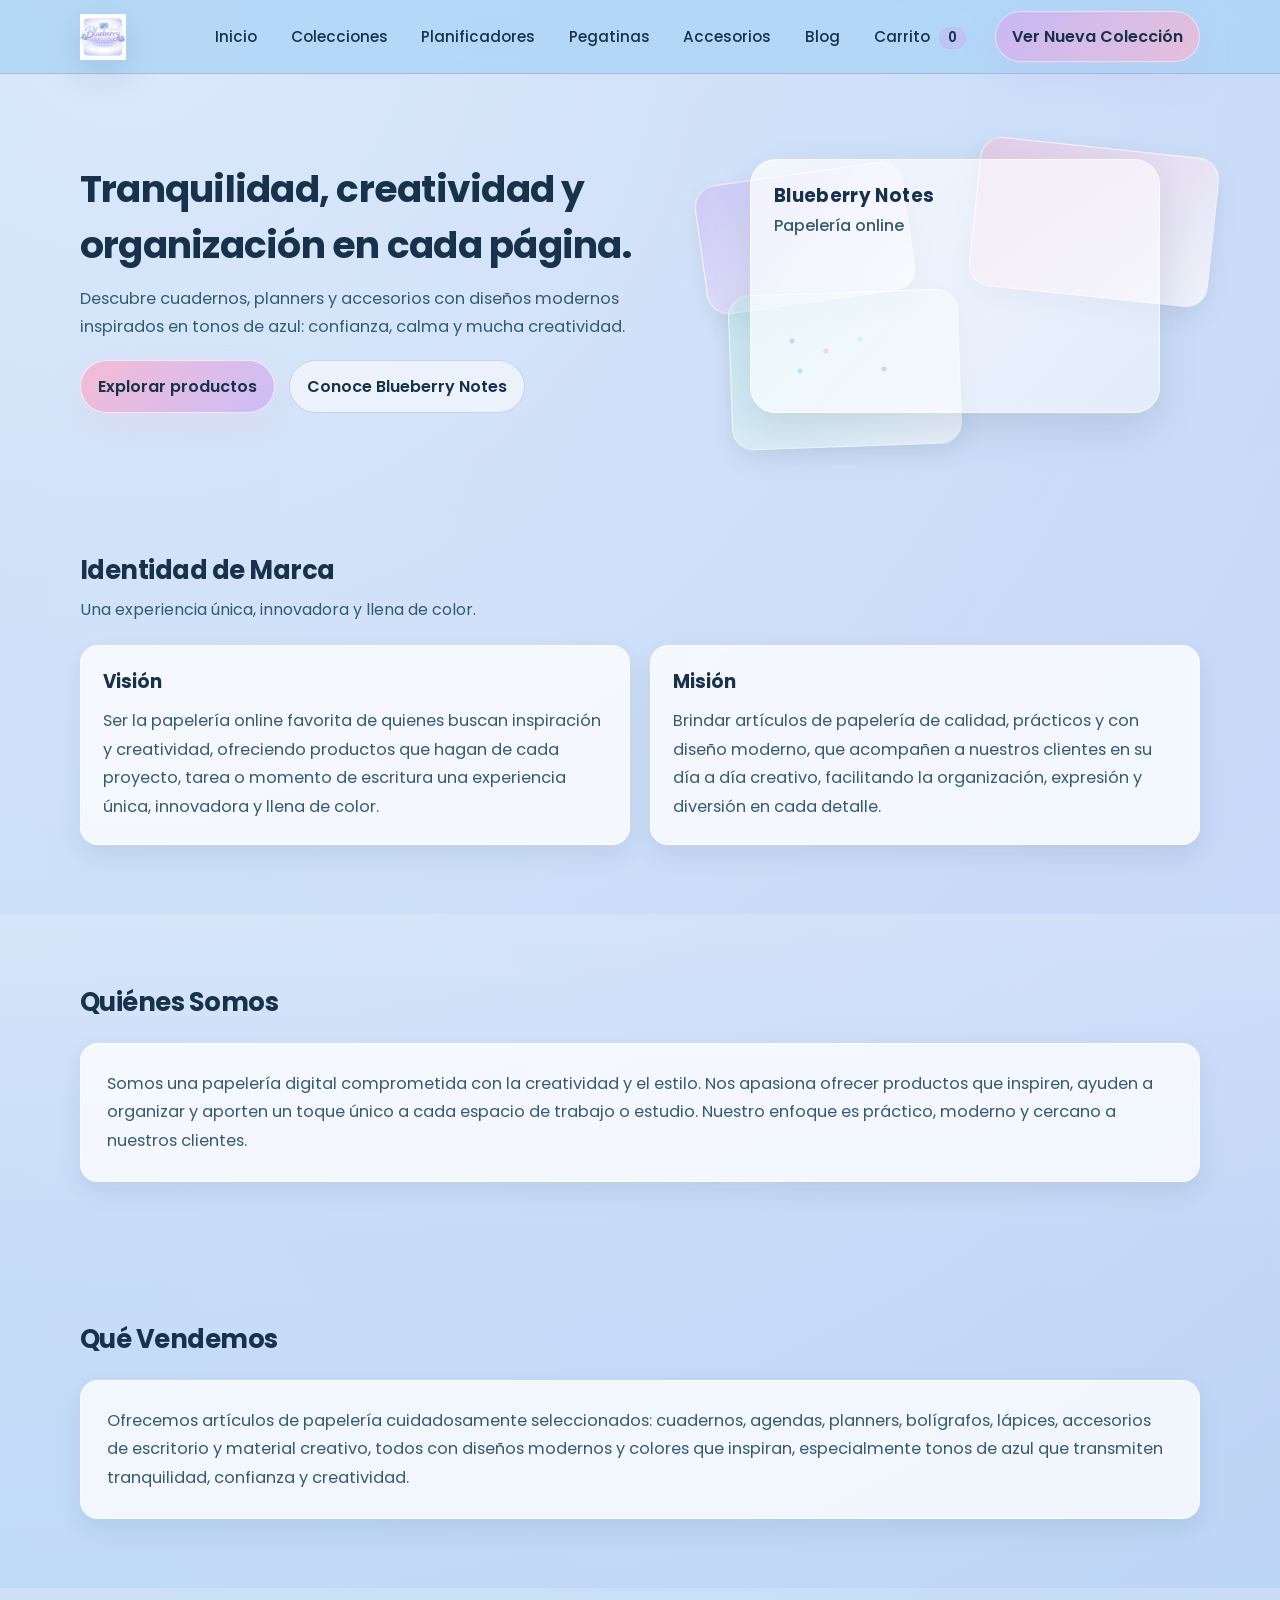
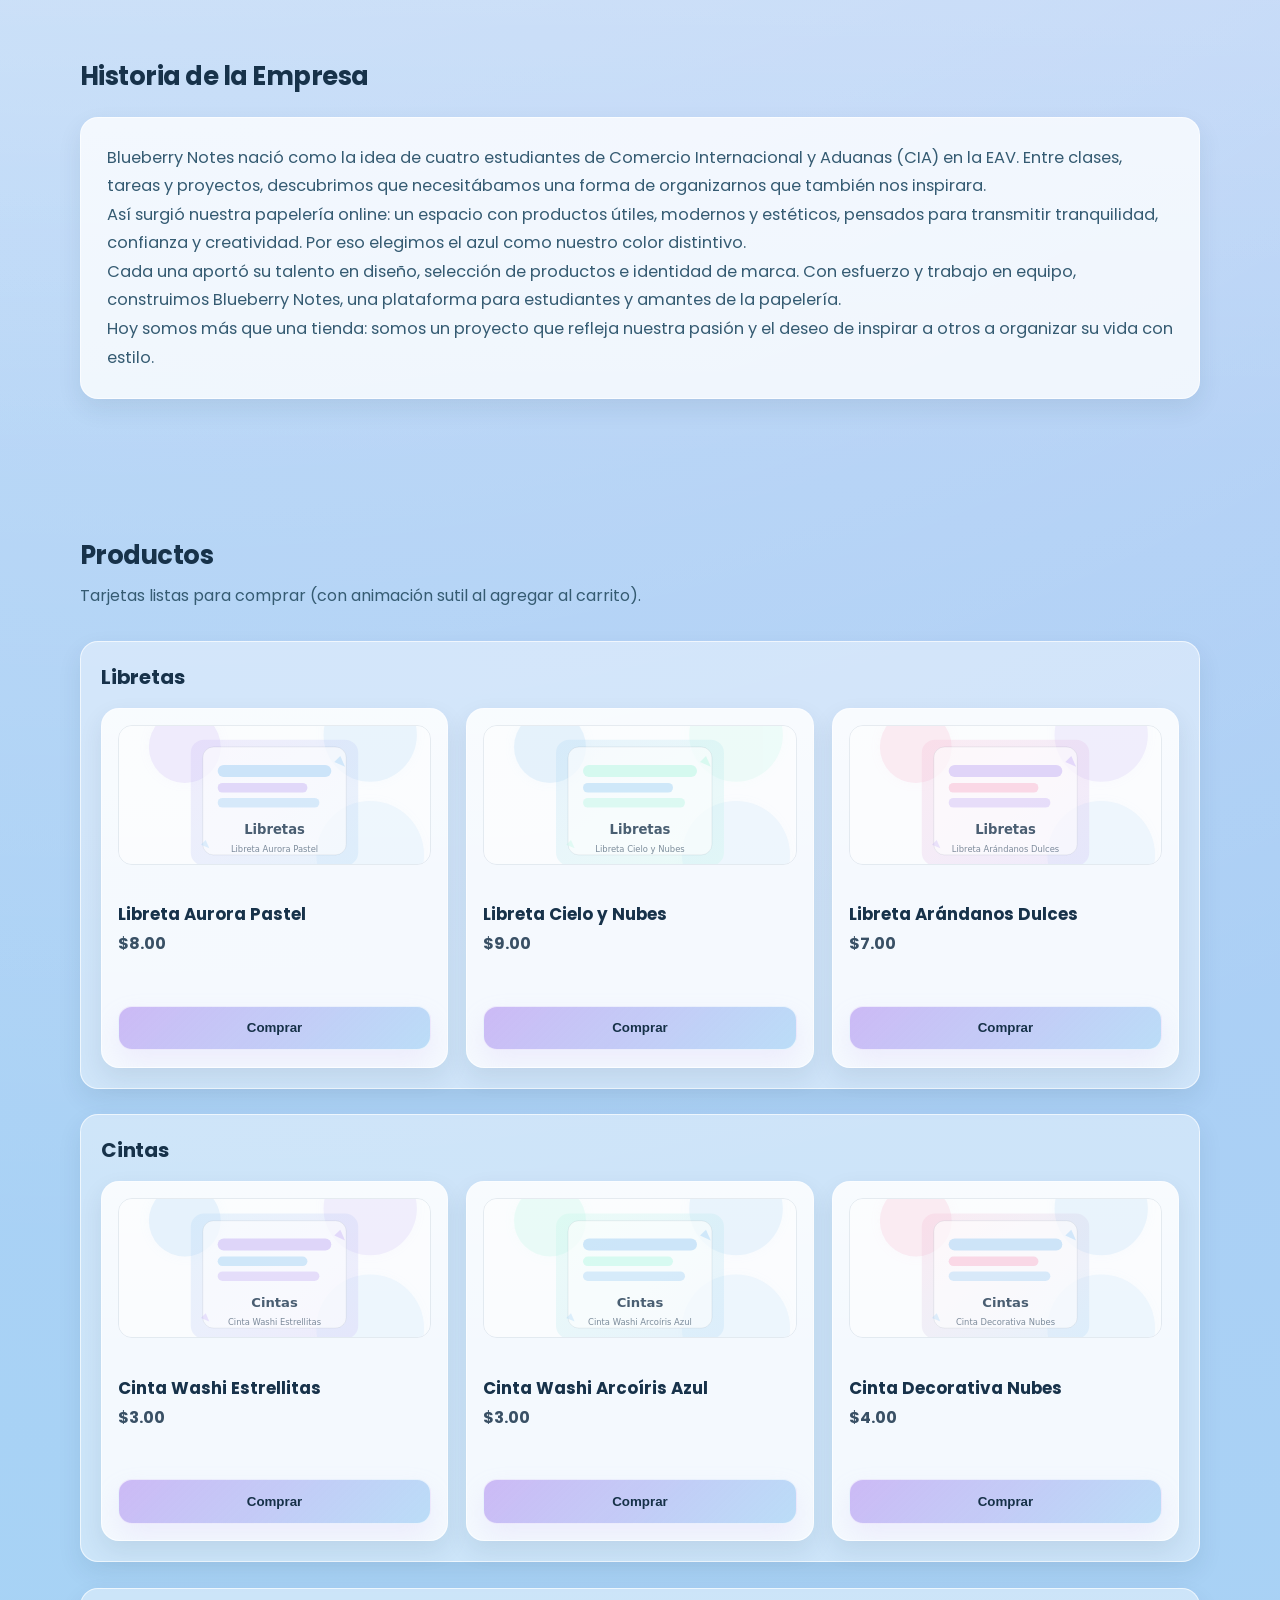
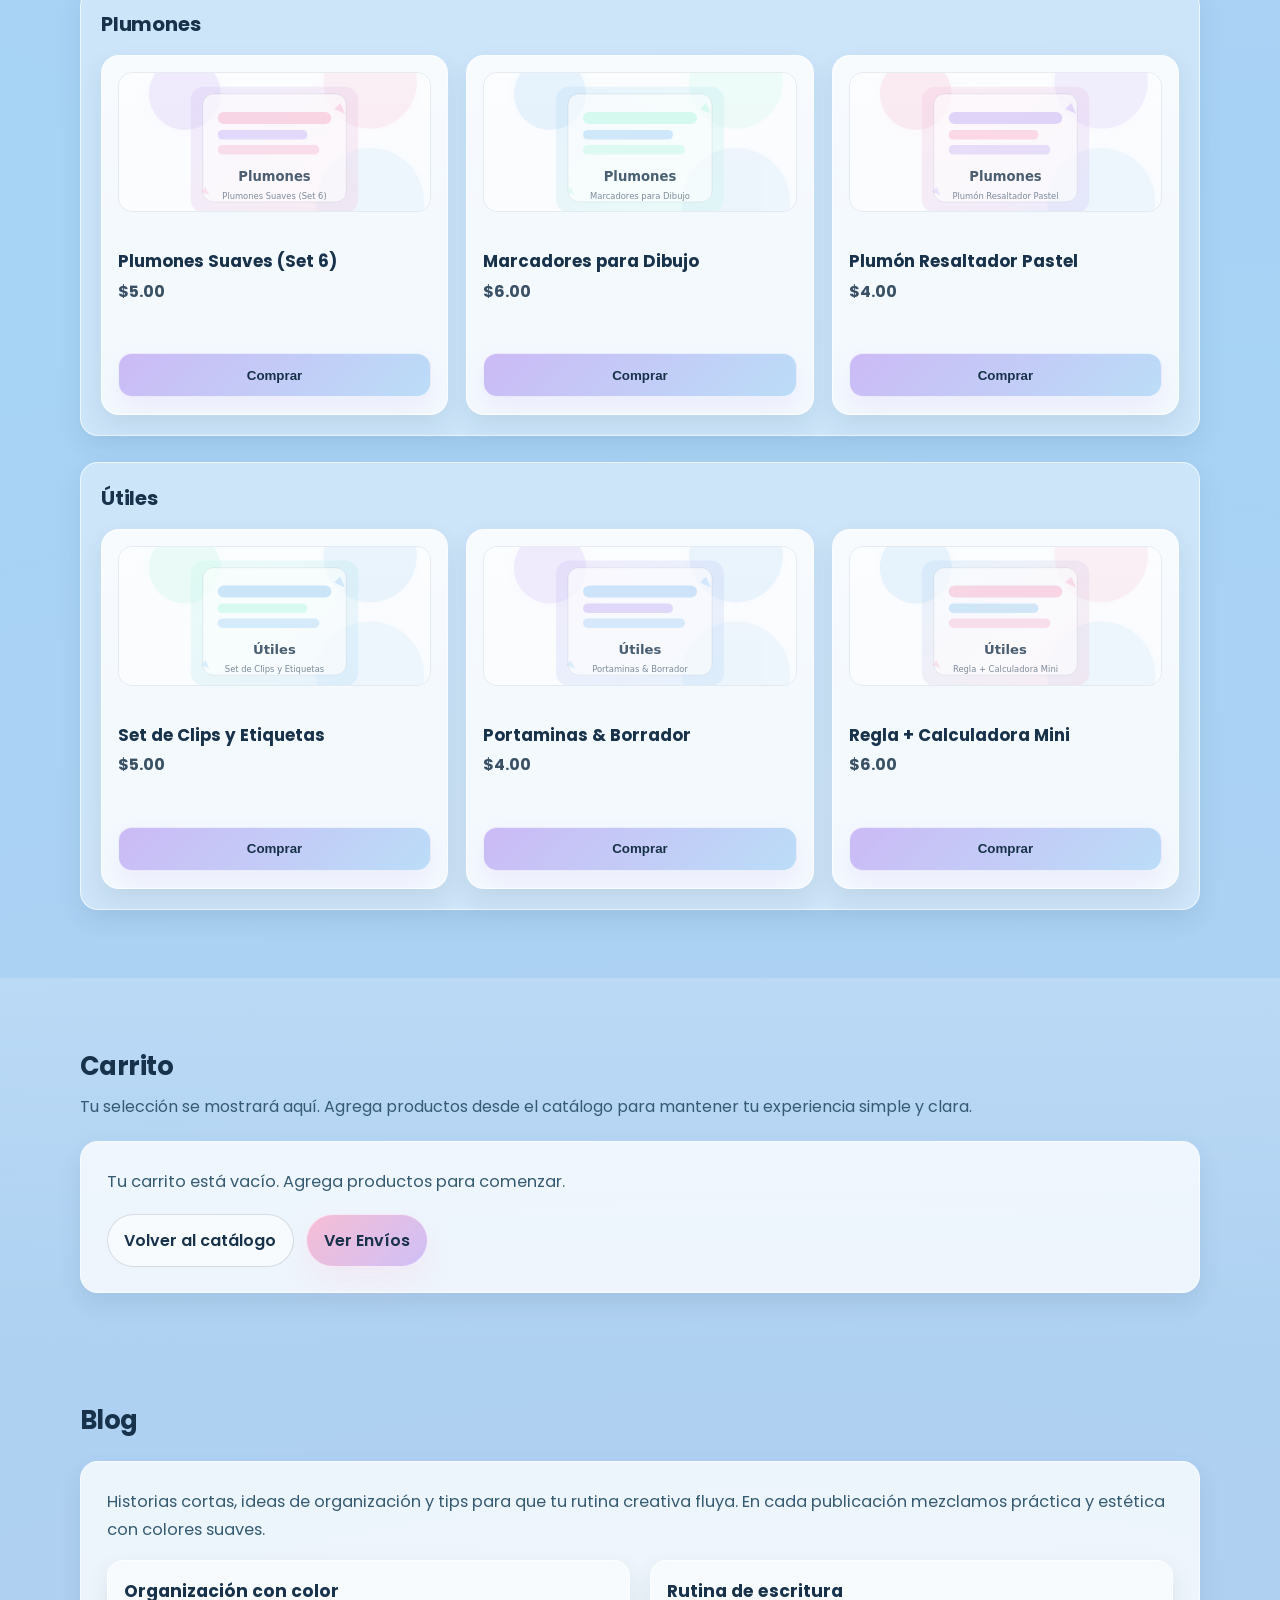
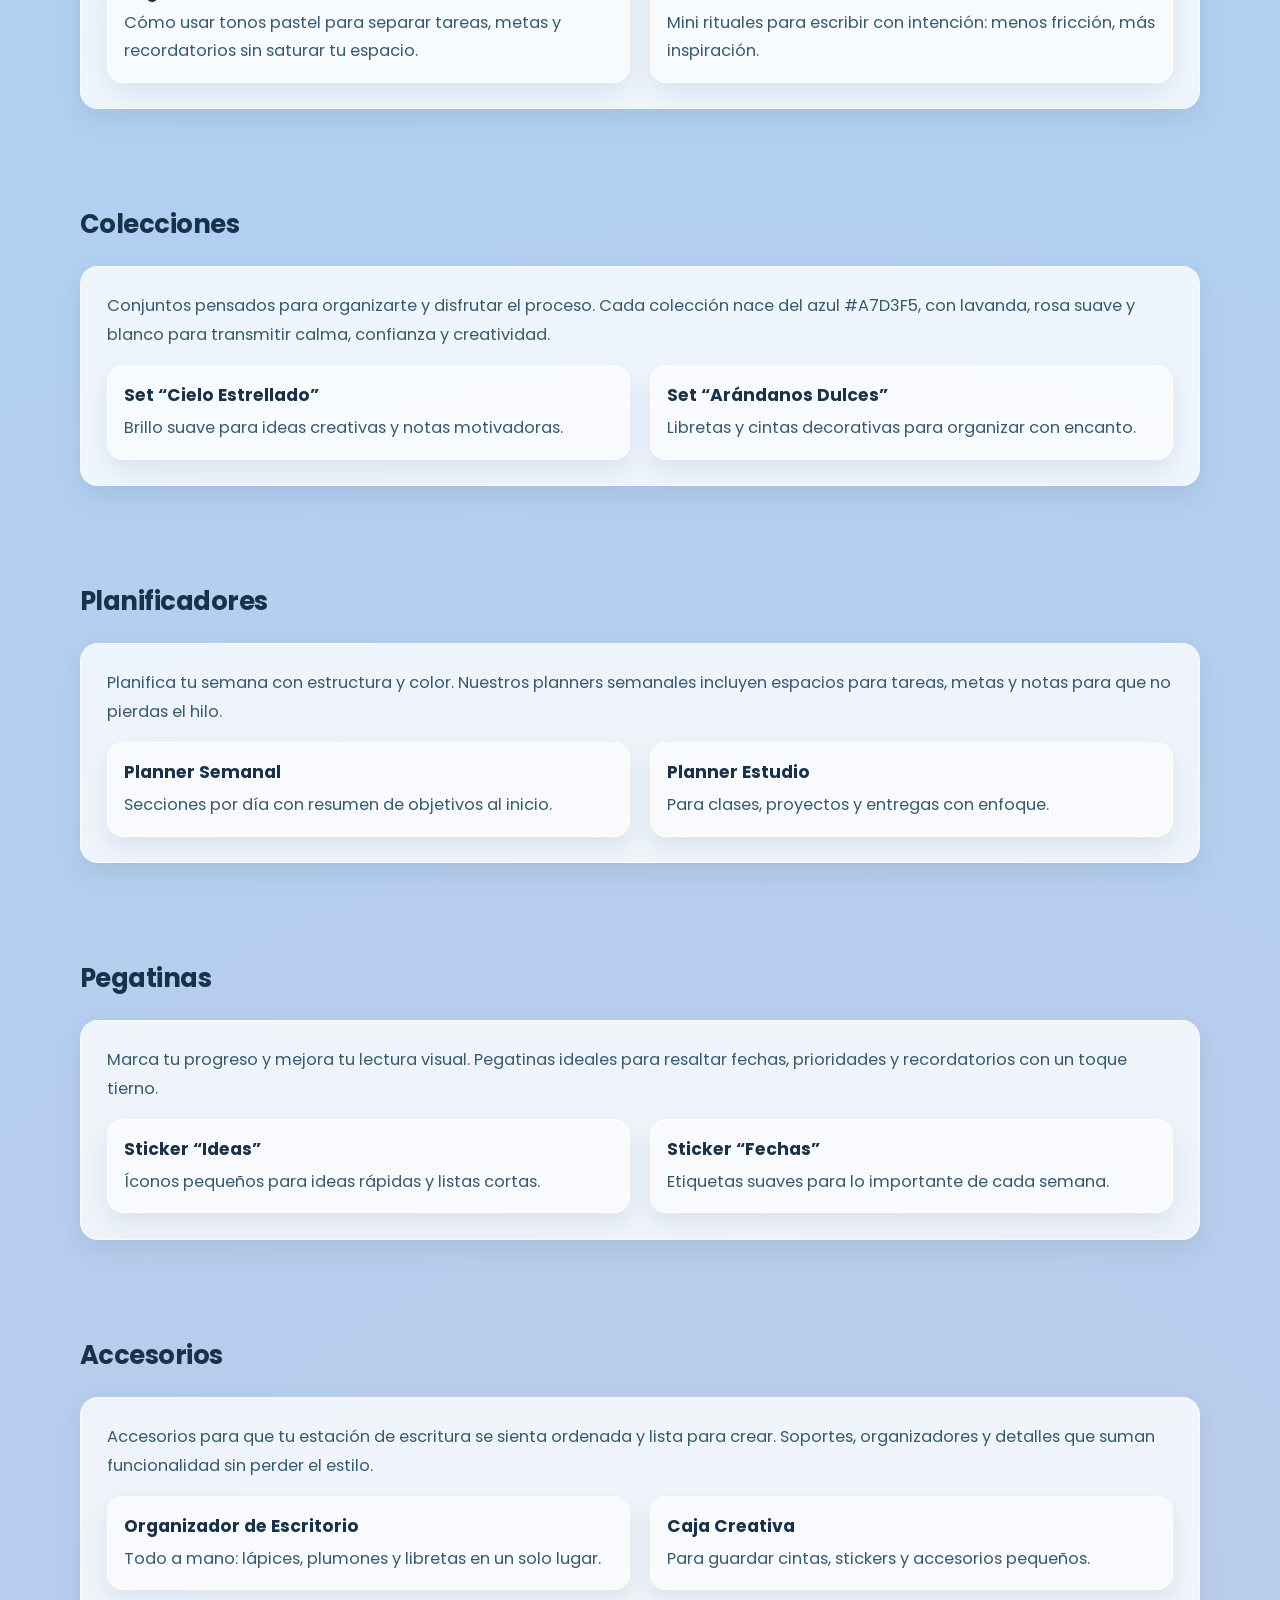
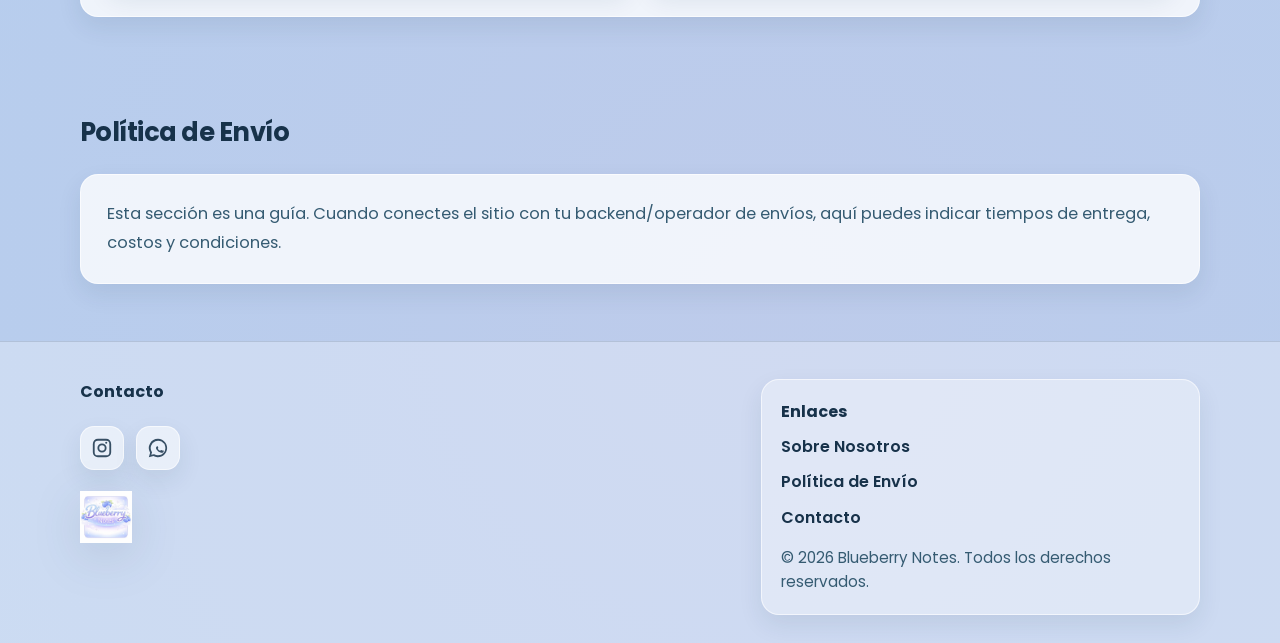
==== index.html @ 55a75f11 "archivos de pagina" ====
<!doctype html>
<html lang="es">
  <head>
    <meta charset="UTF-8" />
    <meta name="viewport" content="width=device-width, initial-scale=1" />
    <title>Blueberry Notes - Papelería online</title>
    <meta
      name="description"
      content="Blueberry Notes: papelería online minimalista e inspiradora. Cuadernos, planners, pegatinas y accesorios con diseño moderno."
    />

    <link rel="preconnect" href="https://fonts.googleapis.com" />
    <link rel="preconnect" href="https://fonts.gstatic.com" crossorigin />
    <link
      href="https://fonts.googleapis.com/css2?family=Poppins:wght@300;400;500;600&display=swap"
      rel="stylesheet"
    />

    <link rel="stylesheet" href="styles.css" />
  </head>
  <body>
    <a class="skip-link" href="#principal">Saltar al contenido</a>

    <header class="site-header" data-menu-open="false">
      <div class="container header-inner">
        <a class="brand" href="#inicio" aria-label="Blueberry Notes - Inicio">
          <img src="img/logo.png" alt="Blueberry Notes" class="brand-logo" />
        </a>

        <button
          class="menu-toggle"
          type="button"
          aria-controls="site-nav"
          aria-expanded="false"
        >
          <span class="sr-only">Abrir menú</span>
          <span aria-hidden="true" class="menu-icon">
            <span class="menu-bar"></span>
            <span class="menu-bar"></span>
            <span class="menu-bar"></span>
          </span>
        </button>

        <nav id="site-nav" class="site-nav" aria-label="Navegación principal">
          <ul class="nav-list">
            <li>
              <a class="nav-link" href="#inicio">
                <span class="nav-ico" aria-hidden="true">
                  <svg viewBox="0 0 24 24" width="20" height="20">
                    <path
                      d="M3 10.5 12 3l9 7.5V21a1 1 0 0 1-1 1h-5v-7H9v7H4a1 1 0 0 1-1-1v-10.5Z"
                      fill="none"
                      stroke="currentColor"
                      stroke-width="1.7"
                      stroke-linecap="round"
                      stroke-linejoin="round"
                    />
                  </svg>
                </span>
                <span class="nav-label">Inicio</span>
              </a>
            </li>
            <li>
              <a class="nav-link" href="#colecciones">
                <span class="nav-ico" aria-hidden="true">
                  <svg viewBox="0 0 24 24" width="20" height="20">
                    <path
                      d="M4 4h7v7H4V4Zm9 0h7v7h-7V4ZM4 13h7v7H4v-7Zm9 0h7v7h-7v-7Z"
                      fill="none"
                      stroke="currentColor"
                      stroke-width="1.7"
                      stroke-linecap="round"
                      stroke-linejoin="round"
                    />
                  </svg>
                </span>
                <span class="nav-label">Colecciones</span>
              </a>
            </li>
            <li>
              <a class="nav-link" href="#planificadores">
                <span class="nav-ico" aria-hidden="true">
                  <svg viewBox="0 0 24 24" width="20" height="20">
                    <path
                      d="M7 2v3M17 2v3M4 7h16M5 5h14a1 1 0 0 1 1 1v15a1 1 0 0 1-1 1H5a1 1 0 0 1-1-1V6a1 1 0 0 1 1-1Z"
                      fill="none"
                      stroke="currentColor"
                      stroke-width="1.7"
                      stroke-linecap="round"
                      stroke-linejoin="round"
                    />
                    <path
                      d="M8 11h3M13 11h3M8 15h3M13 15h3"
                      fill="none"
                      stroke="currentColor"
                      stroke-width="1.7"
                      stroke-linecap="round"
                    />
                  </svg>
                </span>
                <span class="nav-label">Planificadores</span>
              </a>
            </li>
            <li>
              <a class="nav-link" href="#pegatinas">
                <span class="nav-ico" aria-hidden="true">
                  <svg viewBox="0 0 24 24" width="20" height="20">
                    <path
                      d="M20.59 13.41 11 3H4v7l9.59 9.59a2 2 0 0 0 2.83 0l4.17-4.17a2 2 0 0 0 0-2.83Z"
                      fill="none"
                      stroke="currentColor"
                      stroke-width="1.7"
                      stroke-linecap="round"
                      stroke-linejoin="round"
                    />
                    <path
                      d="M7.5 7.5h.01"
                      fill="none"
                      stroke="currentColor"
                      stroke-width="2.5"
                      stroke-linecap="round"
                    />
                  </svg>
                </span>
                <span class="nav-label">Pegatinas</span>
              </a>
            </li>
            <li>
              <a class="nav-link" href="#accesorios">
                <span class="nav-ico" aria-hidden="true">
                  <svg viewBox="0 0 24 24" width="20" height="20">
                    <path
                      d="M12 20h9"
                      fill="none"
                      stroke="currentColor"
                      stroke-width="1.7"
                      stroke-linecap="round"
                    />
                    <path
                      d="M16.5 3.5a2.1 2.1 0 0 1 3 3L8 18l-4 1 1-4 11.5-11.5Z"
                      fill="none"
                      stroke="currentColor"
                      stroke-width="1.7"
                      stroke-linecap="round"
                      stroke-linejoin="round"
                    />
                  </svg>
                </span>
                <span class="nav-label">Accesorios</span>
              </a>
            </li>
            <li>
              <a class="nav-link" href="#blog">
                <span class="nav-ico" aria-hidden="true">
                  <svg viewBox="0 0 24 24" width="20" height="20">
                    <path
                      d="M4 19a2 2 0 0 0 2 2h14V7a2 2 0 0 0-2-2H6a2 2 0 0 0-2 2v12Z"
                      fill="none"
                      stroke="currentColor"
                      stroke-width="1.7"
                      stroke-linecap="round"
                      stroke-linejoin="round"
                    />
                    <path
                      d="M8 9h8M8 13h6"
                      fill="none"
                      stroke="currentColor"
                      stroke-width="1.7"
                      stroke-linecap="round"
                    />
                  </svg>
                </span>
                <span class="nav-label">Blog</span>
              </a>
            </li>
            <li>
              <a class="nav-link cart-link" href="#carrito">
                <span class="nav-ico" aria-hidden="true">
                  <svg viewBox="0 0 24 24" width="20" height="20">
                    <path
                      d="M6 6h15l-1.5 9H7.5L6 6Z"
                      fill="none"
                      stroke="currentColor"
                      stroke-width="1.7"
                      stroke-linecap="round"
                      stroke-linejoin="round"
                    />
                    <path
                      d="M6 6 5 3H2"
                      fill="none"
                      stroke="currentColor"
                      stroke-width="1.7"
                      stroke-linecap="round"
                      stroke-linejoin="round"
                    />
                    <path
                      d="M9 20a1 1 0 1 0 0-2 1 1 0 0 0 0 2ZM17 20a1 1 0 1 0 0-2 1 1 0 0 0 0 2Z"
                      fill="none"
                      stroke="currentColor"
                      stroke-width="1.7"
                      stroke-linecap="round"
                    />
                  </svg>
                </span>
                <span class="nav-label">Carrito</span>
                <span
                  id="cartCount"
                  class="badge"
                  aria-label="Productos en el carrito"
                >
                  0
                </span>
              </a>
            </li>
          </ul>

          <a class="cta-button" href="#productos">Ver Nueva Colección</a>
        </nav>
      </div>

      <div class="menu-backdrop" aria-hidden="true"></div>
    </header>

    <main id="principal">
      <section id="inicio" class="hero">
        <div class="container hero-grid">
          <div class="hero-copy reveal">
            <h1>Tranquilidad, creatividad y organización en cada página.</h1>
            <p>
              Descubre cuadernos, planners y accesorios con diseños modernos inspirados en
              tonos de azul: confianza, calma y mucha creatividad.
            </p>
            <div class="hero-actions">
              <a class="primary-button" href="#productos">Explorar productos</a>
              <a class="ghost-button" href="#quienes-somos">Conoce Blueberry Notes</a>
            </div>
          </div>

          <div class="hero-visual reveal" aria-hidden="true">
            <div class="float-card float-1"></div>
            <div class="float-card float-2"></div>
            <div class="float-card float-3"></div>
            <div class="visual-surface">
              <div class="visual-title">Blueberry Notes</div>
              <div class="visual-subtitle">Papelería online</div>
              <div class="visual-stars"></div>
            </div>
          </div>
        </div>
      </section>

      <section id="identidad" class="section">
        <div class="container">
          <div class="section-heading reveal">
            <h2>Identidad de Marca</h2>
            <p>Una experiencia única, innovadora y llena de color.</p>
          </div>

          <div class="grid-2">
            <article class="panel reveal">
              <h3>Visión</h3>
              <p>
                Ser la papelería online favorita de quienes buscan inspiración y creatividad,
                ofreciendo productos que hagan de cada proyecto, tarea o momento de escritura
                una experiencia única, innovadora y llena de color.
              </p>
            </article>
            <article class="panel reveal">
              <h3>Misión</h3>
              <p>
                Brindar artículos de papelería de calidad, prácticos y con diseño moderno, que
                acompañen a nuestros clientes en su día a día creativo, facilitando la
                organización, expresión y diversión en cada detalle.
              </p>
            </article>
          </div>
        </div>
      </section>

      <section id="quienes-somos" class="section section-plain">
        <div class="container">
          <div class="section-heading reveal">
            <h2>Quiénes Somos</h2>
          </div>
          <div class="panel panel-wide reveal">
            <p>
              Somos una papelería digital comprometida con la creatividad y el estilo. Nos
              apasiona ofrecer productos que inspiren, ayuden a organizar y aporten un toque
              único a cada espacio de trabajo o estudio. Nuestro enfoque es práctico, moderno y
              cercano a nuestros clientes.
            </p>
          </div>
        </div>
      </section>

      <section id="que-vendemos" class="section">
        <div class="container">
          <div class="section-heading reveal">
            <h2>Qué Vendemos</h2>
          </div>
          <div class="panel panel-wide reveal">
            <p>
              Ofrecemos artículos de papelería cuidadosamente seleccionados: cuadernos,
              agendas, planners, bolígrafos, lápices, accesorios de escritorio y material
              creativo, todos con diseños modernos y colores que inspiran, especialmente tonos de
              azul que transmiten tranquilidad, confianza y creatividad.
            </p>
          </div>
        </div>
      </section>

      <section id="historia" class="section section-plain">
        <div class="container">
          <div class="section-heading reveal">
            <h2>Historia de la Empresa</h2>
          </div>
          <div class="panel panel-wide reveal">
            <p>
              Blueberry Notes nació como la idea de cuatro estudiantes de Comercio Internacional y
              Aduanas (CIA) en la EAV. Entre clases, tareas y proyectos, descubrimos que
              necesitábamos una forma de organizarnos que también nos inspirara.
            </p>
            <p>
              Así surgió nuestra papelería online: un espacio con productos útiles, modernos y
              estéticos, pensados para transmitir tranquilidad, confianza y creatividad. Por eso
              elegimos el azul como nuestro color distintivo.
            </p>
            <p>
              Cada una aportó su talento en diseño, selección de productos e identidad de marca.
              Con esfuerzo y trabajo en equipo, construimos Blueberry Notes, una plataforma para
              estudiantes y amantes de la papelería.
            </p>
            <p>
              Hoy somos más que una tienda: somos un proyecto que refleja nuestra pasión y el deseo
              de inspirar a otros a organizar su vida con estilo.
            </p>
          </div>
        </div>
      </section>

      <section id="productos" class="section products">
        <div class="container">
          <div class="section-heading reveal">
            <h2>Productos</h2>
            <p>Tarjetas listas para comprar (con animación sutil al agregar al carrito).</p>
          </div>

          <div class="catalog" id="catalog"></div>
        </div>
      </section>

      <section id="carrito" class="section section-plain">
        <div class="container">
          <div class="section-heading reveal">
            <h2>Carrito</h2>
            <p>
              Tu selección se mostrará aquí. Agrega productos desde el catálogo para
              mantener tu experiencia simple y clara.
            </p>
          </div>

          <div class="panel panel-wide reveal">
            <p id="cartSummary" class="muted">
              Tu carrito está vacío. Agrega productos para comenzar.
            </p>
            <div class="cart-cta">
              <a class="ghost-button" href="#productos">Volver al catálogo</a>
              <a class="primary-button" href="#politica">Ver Envíos</a>
            </div>
          </div>
        </div>
      </section>

      <section id="blog" class="section section-compact">
        <div class="container">
          <div class="section-heading reveal">
            <h2>Blog</h2>
          </div>
          <div class="panel panel-wide reveal">
            <p class="muted">
              Historias cortas, ideas de organización y tips para que tu rutina creativa fluya. En
              cada publicación mezclamos práctica y estética con colores suaves.
            </p>
            <div class="grid-2 cards-row" aria-label="Entradas destacadas del blog">
              <article class="mini-card">
                <h3>Organización con color</h3>
                <p class="muted">
                  Cómo usar tonos pastel para separar tareas, metas y recordatorios sin
                  saturar tu espacio.
                </p>
              </article>
              <article class="mini-card">
                <h3>Rutina de escritura</h3>
                <p class="muted">
                  Mini rituales para escribir con intención: menos fricción, más inspiración.
                </p>
              </article>
            </div>
          </div>
        </div>
      </section>

      <section id="colecciones" class="section section-compact">
        <div class="container">
          <div class="section-heading reveal">
            <h2>Colecciones</h2>
          </div>
          <div class="panel panel-wide reveal">
            <p class="muted">
              Conjuntos pensados para organizarte y disfrutar el proceso. Cada colección nace del
              azul #A7D3F5, con lavanda, rosa suave y blanco para transmitir calma, confianza y
              creatividad.
            </p>
            <div class="grid-2 cards-row" aria-label="Ejemplos de colecciones">
              <article class="mini-card">
                <h3>Set “Cielo Estrellado”</h3>
                <p class="muted">Brillo suave para ideas creativas y notas motivadoras.</p>
              </article>
              <article class="mini-card">
                <h3>Set “Arándanos Dulces”</h3>
                <p class="muted">Libretas y cintas decorativas para organizar con encanto.</p>
              </article>
            </div>
          </div>
        </div>
      </section>

      <section id="planificadores" class="section section-compact">
        <div class="container">
          <div class="section-heading reveal">
            <h2>Planificadores</h2>
          </div>
          <div class="panel panel-wide reveal">
            <p class="muted">
              Planifica tu semana con estructura y color. Nuestros planners semanales incluyen
              espacios para tareas, metas y notas para que no pierdas el hilo.
            </p>
            <div class="grid-2 cards-row" aria-label="Tipos de planificadores">
              <article class="mini-card">
                <h3>Planner Semanal</h3>
                <p class="muted">Secciones por día con resumen de objetivos al inicio.</p>
              </article>
              <article class="mini-card">
                <h3>Planner Estudio</h3>
                <p class="muted">Para clases, proyectos y entregas con enfoque.</p>
              </article>
            </div>
          </div>
        </div>
      </section>

      <section id="pegatinas" class="section section-compact">
        <div class="container">
          <div class="section-heading reveal">
            <h2>Pegatinas</h2>
          </div>
          <div class="panel panel-wide reveal">
            <p class="muted">
              Marca tu progreso y mejora tu lectura visual. Pegatinas ideales para resaltar
              fechas, prioridades y recordatorios con un toque tierno.
            </p>
            <div class="grid-2 cards-row" aria-label="Ejemplos de pegatinas">
              <article class="mini-card">
                <h3>Sticker “Ideas”</h3>
                <p class="muted">Íconos pequeños para ideas rápidas y listas cortas.</p>
              </article>
              <article class="mini-card">
                <h3>Sticker “Fechas”</h3>
                <p class="muted">Etiquetas suaves para lo importante de cada semana.</p>
              </article>
            </div>
          </div>
        </div>
      </section>

      <section id="accesorios" class="section section-compact">
        <div class="container">
          <div class="section-heading reveal">
            <h2>Accesorios</h2>
          </div>
          <div class="panel panel-wide reveal">
            <p class="muted">
              Accesorios para que tu estación de escritura se sienta ordenada y lista para crear.
              Soportes, organizadores y detalles que suman funcionalidad sin perder el estilo.
            </p>
            <div class="grid-2 cards-row" aria-label="Ejemplos de accesorios">
              <article class="mini-card">
                <h3>Organizador de Escritorio</h3>
                <p class="muted">Todo a mano: lápices, plumones y libretas en un solo lugar.</p>
              </article>
              <article class="mini-card">
                <h3>Caja Creativa</h3>
                <p class="muted">Para guardar cintas, stickers y accesorios pequeños.</p>
              </article>
            </div>
          </div>
        </div>
      </section>

      <section id="politica" class="section section-compact">
        <div class="container">
          <div class="section-heading reveal">
            <h2>Política de Envío</h2>
          </div>
          <div class="panel panel-wide reveal">
            <p class="muted">
              Esta sección es una guía. Cuando conectes el sitio con tu backend/operador de envíos,
              aquí puedes indicar tiempos de entrega, costos y condiciones.
            </p>
          </div>
        </div>
      </section>
    </main>

    <footer class="site-footer" id="contacto">
      <div class="container footer-inner">
        <div class="footer-left">
          <div class="footer-title">Contacto</div>
          <div class="footer-social">
            <a
              class="social-link"
              href="https://www.instagram.com/"
              target="_blank"
              rel="noreferrer"
              aria-label="Instagram"
            >
              <svg viewBox="0 0 24 24" class="social-icon" aria-hidden="true">
                <path
                  d="M7.5 2h9A5.5 5.5 0 0 1 22 7.5v9A5.5 5.5 0 0 1 16.5 22h-9A5.5 5.5 0 0 1 2 16.5v-9A5.5 5.5 0 0 1 7.5 2Zm9 2h-9A3.5 3.5 0 0 0 4 7.5v9A3.5 3.5 0 0 0 7.5 20h9a3.5 3.5 0 0 0 3.5-3.5v-9A3.5 3.5 0 0 0 16.5 4Z"
                />
                <path
                  d="M12 7a5 5 0 1 0 0 10 5 5 0 0 0 0-10Zm0 2a3 3 0 1 1 0 6 3 3 0 0 1 0-6Z"
                />
                <path d="M17.7 6.3a1.1 1.1 0 1 0-2.2 0 1.1 1.1 0 0 0 2.2 0Z" />
              </svg>
            </a>

            <a
              class="social-link"
              href="https://wa.me/0000000000"
              target="_blank"
              rel="noreferrer"
              aria-label="WhatsApp"
            >
              <svg viewBox="0 0 24 24" class="social-icon" aria-hidden="true">
                <path
                  d="M12 2a10 10 0 0 0-8.6 15.1L2 22l5-1.3A10 10 0 1 0 12 2Zm0 18a8 8 0 0 1-4.1-1.1l-.3-.2-2.9.7.8-2.8-.2-.3A8 8 0 1 1 12 20Z"
                />
                <path
                  d="M16.6 14.7c-.2-.1-1-.5-1.1-.5-.2-.1-.3-.1-.4.1l-.5.6c-.1.2-.3.2-.5.1-1-.5-1.7-1.1-2.3-2.1-.1-.2 0-.3.1-.4l.4-.5c.1-.2.1-.3 0-.4l-.5-1.2c-.1-.2-.2-.3-.4-.2h-.4c-.2 0-.4.1-.5.3-.2.2-.7.6-.7 1.5s.7 1.7.8 1.8c.1.1 1.4 2.1 3.5 2.9 2.1.8 2.1.5 2.5.4.4-.1 1.3-.5 1.5-1.1.2-.6.2-1.2.1-1.2 0 0-.2-.1-.4-.2Z"
                />
              </svg>
            </a>
          </div>

          <div class="footer-brand">
            <img src="img/logo.png" alt="Blueberry Notes" class="footer-logo" />
          </div>
        </div>

        <div class="footer-right">
          <div class="footer-title">Enlaces</div>
          <div class="footer-links">
            <a class="footer-link" href="#quienes-somos">Sobre Nosotros</a>
            <a class="footer-link" href="#politica">Política de Envío</a>
            <a class="footer-link" href="#contacto">Contacto</a>
          </div>
          <div class="muted footer-copy">
            © <span id="year"></span> Blueberry Notes. Todos los derechos reservados.
          </div>
        </div>
      </div>
    </footer>

    <div id="toast" class="toast" role="status" aria-live="polite" aria-atomic="true">
      Producto agregado al carrito
    </div>

    <script>
      const $ = (sel) => document.querySelector(sel);
      const $$ = (sel) => Array.from(document.querySelectorAll(sel));

      // 1) Menú responsive
      const header = document.querySelector(".site-header");
      const toggle = document.querySelector(".menu-toggle");
      const nav = document.getElementById("site-nav");
      const backdrop = document.querySelector(".menu-backdrop");
      const body = document.body;
      let previousBodyOverflow = "";

      function setMenu(open) {
        header.dataset.menuOpen = String(open);
        toggle.setAttribute("aria-expanded", String(open));

        if (open) {
          previousBodyOverflow = body.style.overflow;
          body.style.overflow = "hidden";
          if (backdrop) backdrop.setAttribute("aria-hidden", "false");
        } else {
          body.style.overflow = previousBodyOverflow;
          if (backdrop) backdrop.setAttribute("aria-hidden", "true");
        }
      }

      if (toggle && nav) {
        toggle.addEventListener("click", () => {
          const isOpen = header.dataset.menuOpen === "true";
          setMenu(!isOpen);
        });

        if (backdrop) {
          backdrop.addEventListener("click", () => setMenu(false));
        }

        document.addEventListener("keydown", (e) => {
          if (e.key === "Escape" && header.dataset.menuOpen === "true") setMenu(false);
        });

        // Cerrar al hacer scroll o click fuera
        document.addEventListener("click", (e) => {
          const isInsideHeader = e.target.closest(".site-header");
          if (!isInsideHeader && header.dataset.menuOpen === "true") setMenu(false);
        });
      }

      // Cierra al navegar por anclas (mejor UX en móvil)
      document.querySelectorAll('a[href^="#"]').forEach((a) => {
        a.addEventListener("click", () => {
          if (window.innerWidth <= 900) setMenu(false);
        });
      });

      // 2) Render de productos + carrito simple
      const catalogData = [
        {
          id: "libretas",
          name: "Libretas",
          products: [
            {
              id: "libreta-aurora",
              name: "Libreta Aurora Pastel",
              price: 8.0,
              accent: "#C9B6F5",
              accent2: "#A7D3F5",
            },
            {
              id: "libreta-cielo-nubes",
              name: "Libreta Cielo y Nubes",
              price: 9.0,
              accent: "#A7D3F5",
              accent2: "#B7F7E3",
            },
            {
              id: "libreta-arandanos-dulces",
              name: "Libreta Arándanos Dulces",
              price: 7.0,
              accent: "#F7B7D0",
              accent2: "#C9B6F5",
            },
          ],
        },
        {
          id: "cintas",
          name: "Cintas",
          products: [
            {
              id: "cinta-washi-estrellitas",
              name: "Cinta Washi Estrellitas",
              price: 3.0,
              accent: "#A7D3F5",
              accent2: "#C9B6F5",
            },
            {
              id: "cinta-washi-arcoiris-azul",
              name: "Cinta Washi Arcoíris Azul",
              price: 3.0,
              accent: "#B7F7E3",
              accent2: "#A7D3F5",
            },
            {
              id: "cinta-decorativa-nubes",
              name: "Cinta Decorativa Nubes",
              price: 4.0,
              accent: "#F7B7D0",
              accent2: "#A7D3F5",
            },
          ],
        },
        {
          id: "plumones",
          name: "Plumones",
          products: [
            {
              id: "plumones-suaves",
              name: "Plumones Suaves (Set 6)",
              price: 5.0,
              accent: "#C9B6F5",
              accent2: "#F7B7D0",
            },
            {
              id: "marcadores-dibujo",
              name: "Marcadores para Dibujo",
              price: 6.0,
              accent: "#A7D3F5",
              accent2: "#B7F7E3",
            },
            {
              id: "resaltador-pastel",
              name: "Plumón Resaltador Pastel",
              price: 4.0,
              accent: "#F7B7D0",
              accent2: "#C9B6F5",
            },
          ],
        },
        {
          id: "utiles",
          name: "Útiles",
          products: [
            {
              id: "clips-etiquetas",
              name: "Set de Clips y Etiquetas",
              price: 5.0,
              accent: "#B7F7E3",
              accent2: "#A7D3F5",
            },
            {
              id: "portaminas-borrador",
              name: "Portaminas & Borrador",
              price: 4.0,
              accent: "#C9B6F5",
              accent2: "#A7D3F5",
            },
            {
              id: "regla-calculadora-mini",
              name: "Regla + Calculadora Mini",
              price: 6.0,
              accent: "#A7D3F5",
              accent2: "#F7B7D0",
            },
          ],
        },
      ];

      function escapeXml(unsafe) {
        return unsafe
          .replaceAll("&", "&amp;")
          .replaceAll("<", "&lt;")
          .replaceAll(">", "&gt;")
          .replaceAll('"', "&quot;")
          .replaceAll("'", "&apos;");
      }

      function svgToDataUri(svg) {
        // UTF-8 + URL encoding para que funcione en HTML sin archivos extra
        return "data:image/svg+xml;charset=utf-8," + encodeURIComponent(svg);
      }

      function productSvg({ accent, accent2, tag, title }) {
        const t = escapeXml(title);
        const label = escapeXml(tag);
        return `
          <svg xmlns="http://www.w3.org/2000/svg" width="520" height="320" viewBox="0 0 520 320">
            <defs>
              <linearGradient id="g" x1="0" y1="0" x2="1" y2="1">
                <stop offset="0" stop-color="${accent}" stop-opacity="0.95"/>
                <stop offset="1" stop-color="${accent2}" stop-opacity="0.95"/>
              </linearGradient>
              <filter id="soft" x="-20%" y="-20%" width="140%" height="140%">
                <feGaussianBlur stdDeviation="10" result="blur"/>
                <feColorMatrix in="blur" type="matrix"
                  values="1 0 0 0 0
                          0 1 0 0 0
                          0 0 1 0 0
                          0 0 0 0.25 0"/>
                <feMerge>
                  <feMergeNode/>
                  <feMergeNode in="SourceGraphic"/>
                </feMerge>
              </filter>
            </defs>

            <rect x="0" y="0" width="520" height="320" rx="28" fill="rgba(255,255,255,0.55)"/>
            <circle cx="110" cy="80" r="60" fill="${accent}" opacity="0.25" filter="url(#soft)"/>
            <circle cx="420" cy="60" r="78" fill="${accent2}" opacity="0.20" filter="url(#soft)"/>
            <circle cx="420" cy="260" r="90" fill="#A7D3F5" opacity="0.15" filter="url(#soft)"/>

            <rect x="120" y="68" width="280" height="210" rx="22" fill="url(#g)" opacity="0.25"/>
            <rect x="140" y="80" width="240" height="180" rx="18" fill="rgba(255,255,255,0.65)" stroke="rgba(24,50,74,0.12)"/>

            <g opacity="0.9">
              <rect x="165" y="110" width="190" height="20" rx="10" fill="${accent2}" opacity="0.6"/>
              <rect x="165" y="140" width="150" height="16" rx="8" fill="${accent}" opacity="0.55"/>
              <rect x="165" y="165" width="170" height="16" rx="8" fill="${accent2}" opacity="0.45"/>
            </g>

            <g fill="${accent2}">
              <path d="M370 95l8 18-18-8 10-10z" opacity="0.45"/>
              <path d="M145 235l6 14-14-6 8-8z" opacity="0.35"/>
            </g>

            <text x="260" y="225" text-anchor="middle" font-family="Poppins, system-ui, -apple-system, Segoe UI, Roboto, Arial" font-size="22" fill="rgba(24,50,74,0.78)" font-weight="600">
              ${label}
            </text>

            <text x="260" y="255" text-anchor="middle" font-family="Poppins, system-ui, -apple-system, Segoe UI, Roboto, Arial" font-size="14" fill="rgba(24,50,74,0.55)" font-weight="400">
              ${t}
            </text>
          </svg>
        `;
      }

      const catalog = document.getElementById("catalog");
      let cartCount = 0;

      function formatPrice(n) {
        return "$" + n.toFixed(2);
      }

      function showToast(msg) {
        const toast = document.getElementById("toast");
        if (!toast) return;
        toast.textContent = msg;
        toast.classList.remove("show");
        // reflow para reiniciar animación
        // eslint-disable-next-line no-unused-expressions
        toast.offsetHeight;
        toast.classList.add("show");
        window.clearTimeout(showToast._t);
        showToast._t = window.setTimeout(() => toast.classList.remove("show"), 2200);
      }

      function updateCartSummary() {
        const summary = document.getElementById("cartSummary");
        const countEl = document.getElementById("cartCount");
        if (countEl) countEl.textContent = String(cartCount);

        if (!summary) return;
        if (cartCount === 0) {
          summary.textContent = "Tu carrito está vacío. Agrega productos para comenzar.";
          summary.classList.add("muted");
        } else {
          summary.textContent = `Tienes ${cartCount} producto${cartCount === 1 ? "" : "s"} en el carrito.`;
          summary.classList.remove("muted");
        }
      }

      function renderCatalog() {
        if (!catalog) return;
        catalog.innerHTML = "";

        catalogData.forEach((cat) => {
          const catBlock = document.createElement("div");
          catBlock.className = "catalog-category reveal";

          catBlock.innerHTML = `
            <h3 class="catalog-title">${cat.name}</h3>
            <div class="product-grid product-grid--category" aria-label="Productos de ${escapeXml(
              cat.name
            )}"></div>
          `;

          const grid = catBlock.querySelector(".product-grid");

          cat.products.forEach((p) => {
            const imgSrc = svgToDataUri(
              productSvg({
                accent: p.accent,
                accent2: p.accent2,
                tag: cat.name,
                title: p.name,
              })
            );

            const card = document.createElement("article");
            card.className = "product-card reveal";
            card.innerHTML = `
              <div class="product-media">
                <img class="product-image" src="${imgSrc}" alt="Imagen de ${escapeXml(p.name)}" loading="lazy" />
              </div>
              <div class="product-body">
                <h3 class="product-name">${p.name}</h3>
                <div class="product-meta">
                  <span class="product-price">${formatPrice(p.price)}</span>
                </div>
              </div>
              <div class="product-actions">
                <button type="button" class="add-to-cart" data-product="${p.id}">
                  Comprar
                </button>
              </div>
            `;

            card.querySelector(".add-to-cart").addEventListener("click", () => {
              cartCount += 1;
              updateCartSummary();
              showToast("Producto agregado al carrito");
            });

            grid.appendChild(card);
          });

          catalog.appendChild(catBlock);
        });
      }

      renderCatalog();
      updateCartSummary();

      // 3) Animación suave al hacer scroll
      const prefersReducedMotion =
        window.matchMedia && window.matchMedia("(prefers-reduced-motion: reduce)").matches;

      if (!prefersReducedMotion && "IntersectionObserver" in window) {
        const obs = new IntersectionObserver(
          (entries) => {
            entries.forEach((e) => {
              if (e.isIntersecting) {
                e.target.classList.add("visible");
                obs.unobserve(e.target);
              }
            });
          },
          { threshold: 0.12 }
        );
        $$(".reveal").forEach((el) => obs.observe(el));
      } else {
        // Si el usuario pide menos movimiento, mostramos todo
        $$(".reveal").forEach((el) => el.classList.add("visible"));
      }

      // 4) Footer year
      const year = document.getElementById("year");
      if (year) year.textContent = String(new Date().getFullYear());
    </script>
  </body>
</html>
---- styles.css ----
:root {
  --bg: #a7d3f5;
  --surface: rgba(255, 255, 255, 0.78);
  --surface2: rgba(255, 255, 255, 0.6);
  --lavanda: #c9b6f5;
  --rosa: #f7b7d0;
  --mint: #b7f7e3;
  --ink: #17324a;
  --muted: #355b72;
  --border: rgba(23, 50, 74, 0.15);
  --shadow: 0 16px 40px rgba(24, 50, 74, 0.12);
  --shadow-soft: 0 10px 24px rgba(24, 50, 74, 0.09);
  --radius: 18px;
  --radius-sm: 12px;
  --ring: rgba(201, 182, 245, 0.6);
  --max: 1120px;
  --header-h: 74px;
}

* {
  box-sizing: border-box;
}

html {
  scroll-behavior: smooth;
}

body {
  margin: 0;
  color: var(--ink);
  font-family: Poppins, system-ui, -apple-system, "Segoe UI", Roboto, Arial, sans-serif;
  background-color: var(--bg);
  background-image: radial-gradient(circle at 10% 0%, rgba(255, 255, 255, 0.55), transparent 40%),
    radial-gradient(circle at 100% 10%, rgba(201, 182, 245, 0.35), transparent 45%),
    radial-gradient(circle at 60% 95%, rgba(247, 183, 208, 0.28), transparent 48%);
  min-height: 100vh;
}

.skip-link {
  position: absolute;
  left: 12px;
  top: 12px;
  padding: 10px 12px;
  background: #ffffff;
  border: 1px solid var(--border);
  border-radius: 999px;
  box-shadow: var(--shadow-soft);
  transform: translateY(-200%);
  transition: transform 160ms ease;
  z-index: 1000;
}
.skip-link:focus {
  transform: translateY(0);
  outline: 3px solid var(--ring);
  outline-offset: 2px;
}

.container {
  width: min(var(--max), 100% - 2rem);
  margin: 0 auto;
}

.site-header {
  position: sticky;
  top: 0;
  z-index: 60;
  height: var(--header-h);
  display: flex;
  align-items: center;
  background: rgba(167, 211, 245, 0.72);
  border-bottom: 1px solid var(--border);
  backdrop-filter: blur(10px);
}

.menu-backdrop {
  position: fixed;
  inset: 0;
  background: rgba(23, 50, 74, 0.22);
  backdrop-filter: blur(4px);
  opacity: 0;
  pointer-events: none;
  transition: opacity 180ms ease;
  z-index: 58;
}
.site-header[data-menu-open="true"] .menu-backdrop {
  opacity: 1;
  pointer-events: auto;
}

.header-inner {
  display: flex;
  align-items: center;
  gap: 1rem;
  justify-content: space-between;
}

.brand {
  display: inline-flex;
  align-items: center;
  gap: 0.75rem;
  text-decoration: none;
}

.brand-logo {
  height: 46px;
  width: auto;
  display: block;
  filter: drop-shadow(0 10px 18px rgba(24, 50, 74, 0.14));
}

.menu-toggle {
  display: none;
  border: 1px solid var(--border);
  background: rgba(255, 255, 255, 0.55);
  border-radius: 12px;
  padding: 10px 12px;
  cursor: pointer;
  box-shadow: var(--shadow-soft);
}

.menu-icon {
  display: inline-flex;
  flex-direction: column;
  gap: 6px;
}

.menu-bar {
  width: 22px;
  height: 2px;
  background: rgba(23, 50, 74, 0.75);
  border-radius: 999px;
}

.sr-only {
  position: absolute;
  width: 1px;
  height: 1px;
  padding: 0;
  margin: -1px;
  overflow: hidden;
  clip: rect(0, 0, 0, 0);
  white-space: nowrap;
  border: 0;
}

.site-nav {
  display: flex;
  align-items: center;
  gap: 1.25rem;
}

.nav-list {
  list-style: none;
  padding: 0;
  margin: 0;
  display: flex;
  gap: 1rem;
  flex-wrap: wrap;
  align-items: center;
}

.nav-link {
  color: var(--ink);
  text-decoration: none;
  font-size: 0.95rem;
  font-weight: 500;
  padding: 0.4rem 0.55rem;
  border-radius: 999px;
  transition: background-color 160ms ease, transform 160ms ease;
}
.nav-link:hover {
  background: rgba(255, 255, 255, 0.55);
  transform: translateY(-1px);
}

.badge {
  display: inline-flex;
  align-items: center;
  justify-content: center;
  min-width: 22px;
  height: 22px;
  padding: 0 8px;
  margin-left: 0.35rem;
  background: rgba(201, 182, 245, 0.55);
  border: 1px solid rgba(201, 182, 245, 0.7);
  border-radius: 999px;
  font-size: 0.85rem;
  font-weight: 600;
}

.nav-ico {
  display: none; /* se muestra en el drawer (móvil/tablet) */
  width: 20px;
  height: 20px;
}
.nav-ico svg {
  width: 20px;
  height: 20px;
  display: block;
}

.cta-button {
  text-decoration: none;
  font-weight: 600;
  padding: 0.78rem 1rem;
  border-radius: 999px;
  background: linear-gradient(135deg, rgba(201, 182, 245, 0.9), rgba(247, 183, 208, 0.75));
  color: #19324a;
  border: 1px solid rgba(255, 255, 255, 0.55);
  box-shadow: 0 14px 30px rgba(201, 182, 245, 0.25);
  transition: transform 160ms ease, box-shadow 160ms ease;
  white-space: nowrap;
}
.cta-button:hover {
  transform: translateY(-2px);
  box-shadow: 0 18px 34px rgba(201, 182, 245, 0.3);
}
.cta-button:focus {
  outline: 3px solid var(--ring);
  outline-offset: 2px;
}

.hero {
  padding: 3.3rem 0 2.2rem;
}

.hero-grid {
  display: grid;
  grid-template-columns: 1.1fr 0.9fr;
  gap: 2rem;
  align-items: center;
}

.hero-copy h1 {
  margin: 0 0 0.75rem;
  font-size: clamp(1.55rem, 3vw, 2.35rem);
  letter-spacing: -0.02em;
}

.hero-copy p {
  margin: 0 0 1.25rem;
  color: var(--muted);
  font-size: 1.02rem;
  line-height: 1.7;
}

.hero-actions {
  display: flex;
  gap: 0.9rem;
  flex-wrap: wrap;
}

.primary-button,
.ghost-button {
  display: inline-flex;
  align-items: center;
  justify-content: center;
  border-radius: 999px;
  padding: 0.8rem 1.05rem;
  text-decoration: none;
  font-weight: 600;
  border: 1px solid var(--border);
  transition: transform 160ms ease, background-color 160ms ease, box-shadow 160ms ease;
}

.primary-button {
  background: linear-gradient(135deg, rgba(247, 183, 208, 0.9), rgba(201, 182, 245, 0.85));
  border-color: rgba(255, 255, 255, 0.65);
  box-shadow: 0 14px 30px rgba(247, 183, 208, 0.18);
  color: #17324a;
}

.primary-button:hover {
  transform: translateY(-2px);
  box-shadow: 0 18px 34px rgba(247, 183, 208, 0.24);
}

.ghost-button {
  background: rgba(255, 255, 255, 0.55);
  color: var(--ink);
}
.ghost-button:hover {
  transform: translateY(-2px);
  background: rgba(255, 255, 255, 0.7);
}

.hero-visual {
  position: relative;
  min-height: 320px;
}

.float-card {
  position: absolute;
  border-radius: 22px;
  background: rgba(255, 255, 255, 0.6);
  border: 1px solid rgba(255, 255, 255, 0.65);
  box-shadow: var(--shadow-soft);
  filter: blur(0px);
}
.float-1 {
  width: 210px;
  height: 130px;
  left: -10px;
  top: 46px;
  background: linear-gradient(135deg, rgba(201, 182, 245, 0.55), rgba(255, 255, 255, 0.65));
  transform: rotate(-8deg);
}
.float-2 {
  width: 240px;
  height: 150px;
  right: -14px;
  top: 20px;
  background: linear-gradient(135deg, rgba(247, 183, 208, 0.45), rgba(255, 255, 255, 0.65));
  transform: rotate(6deg);
}
.float-3 {
  width: 230px;
  height: 155px;
  left: 20px;
  bottom: 0;
  background: linear-gradient(135deg, rgba(183, 247, 227, 0.35), rgba(255, 255, 255, 0.6));
  transform: rotate(-2deg);
}

.visual-surface {
  position: absolute;
  inset: 32px 40px 34px 40px;
  border-radius: 26px;
  border: 1px solid rgba(255, 255, 255, 0.65);
  background: linear-gradient(135deg, rgba(255, 255, 255, 0.72), rgba(255, 255, 255, 0.46));
  box-shadow: var(--shadow);
  padding: 1.4rem;
  display: flex;
  flex-direction: column;
  justify-content: center;
  overflow: hidden;
}

.visual-title {
  font-weight: 700;
  font-size: 1.15rem;
  letter-spacing: 0.02em;
}
.visual-subtitle {
  margin-top: 0.25rem;
  color: var(--muted);
  font-weight: 500;
}

.visual-stars {
  margin-top: auto;
  height: 64px;
  background-image: radial-gradient(circle at 18px 16px, rgba(201, 182, 245, 0.75) 0 2px, transparent 3px),
    radial-gradient(circle at 52px 26px, rgba(247, 183, 208, 0.6) 0 2px, transparent 3px),
    radial-gradient(circle at 86px 14px, rgba(183, 247, 227, 0.6) 0 2px, transparent 3px),
    radial-gradient(circle at 26px 46px, rgba(167, 211, 245, 0.75) 0 2px, transparent 3px),
    radial-gradient(circle at 110px 44px, rgba(201, 182, 245, 0.7) 0 2px, transparent 3px);
  opacity: 0.9;
}

.section {
  padding: 4.3rem 0;
}

.section-plain {
  background: linear-gradient(180deg, rgba(255, 255, 255, 0.18), rgba(255, 255, 255, 0));
}

.section-compact {
  padding: 2.4rem 0 3.6rem;
}

.section-heading {
  margin-bottom: 1.35rem;
}

.section-heading h2 {
  margin: 0 0 0.4rem;
  font-size: 1.6rem;
  letter-spacing: -0.02em;
}

.section-heading p {
  margin: 0;
  color: var(--muted);
  line-height: 1.7;
}

.grid-2 {
  display: grid;
  grid-template-columns: 1fr 1fr;
  gap: 1.2rem;
}

.cards-row {
  margin-top: 0.95rem;
}

.panel {
  background: var(--surface);
  border: 1px solid rgba(255, 255, 255, 0.65);
  border-radius: var(--radius);
  box-shadow: var(--shadow-soft);
  padding: 1.4rem;
}

.panel h3 {
  margin: 0 0 0.75rem;
  font-size: 1.15rem;
}

.panel p {
  margin: 0;
  color: var(--muted);
  line-height: 1.75;
  font-size: 1.02rem;
}

.panel-wide {
  padding: 1.6rem;
}

.mini-card {
  background: rgba(255, 255, 255, 0.58);
  border: 1px solid rgba(255, 255, 255, 0.65);
  border-radius: 16px;
  padding: 1.05rem 1.05rem;
  box-shadow: var(--shadow-soft);
}

.mini-card h3 {
  margin: 0 0 0.35rem;
  font-size: 1.08rem;
}

.mini-card p {
  margin: 0;
  line-height: 1.7;
}

.muted {
  color: var(--muted);
}

.reveal {
  opacity: 0;
  transform: translateY(12px);
}

.reveal.visible {
  opacity: 1;
  transform: translateY(0);
  transition: opacity 520ms ease, transform 520ms ease;
}

.products .section-heading {
  margin-bottom: 2rem;
}

.catalog {
  display: flex;
  flex-direction: column;
  gap: 1.6rem;
}

.catalog-category {
  background: rgba(255, 255, 255, 0.42);
  border: 1px solid rgba(255, 255, 255, 0.65);
  border-radius: var(--radius);
  box-shadow: var(--shadow-soft);
  padding: 1.25rem;
}

.catalog-title {
  margin: 0 0 1rem;
  font-size: 1.25rem;
  letter-spacing: -0.01em;
}

.product-grid--category {
  margin-top: 0.1rem;
}

.cart-cta {
  display: flex;
  flex-wrap: wrap;
  gap: 0.75rem;
  margin-top: 1.1rem;
}

.product-grid {
  display: grid;
  grid-template-columns: repeat(auto-fit, minmax(220px, 1fr));
  gap: 1.15rem;
}

.product-card {
  display: flex;
  flex-direction: column;
  background: var(--surface);
  border: 1px solid rgba(255, 255, 255, 0.65);
  border-radius: var(--radius);
  box-shadow: var(--shadow-soft);
  overflow: hidden;
  min-height: 360px;
}

.product-media {
  padding: 1rem;
  background: linear-gradient(180deg, rgba(255, 255, 255, 0.35), transparent);
}

.product-image {
  width: 100%;
  height: 140px;
  object-fit: cover;
  border-radius: 14px;
  border: 1px solid rgba(23, 50, 74, 0.08);
}

.product-body {
  padding: 0.95rem 1rem 0.65rem;
  flex: 1;
}

.product-name {
  margin: 0 0 0.35rem;
  font-size: 1.05rem;
  line-height: 1.35;
}

.product-meta {
  display: flex;
  align-items: baseline;
  justify-content: space-between;
}

.product-price {
  font-weight: 700;
  color: rgba(23, 50, 74, 0.85);
}

.product-actions {
  padding: 0.85rem 1rem 1.05rem;
}

.add-to-cart {
  width: 100%;
  border: 1px solid rgba(255, 255, 255, 0.65);
  background: linear-gradient(135deg, rgba(201, 182, 245, 0.95), rgba(167, 211, 245, 0.75));
  color: #163148;
  border-radius: 14px;
  padding: 0.85rem 1rem;
  font-weight: 700;
  cursor: pointer;
  transition: transform 160ms ease, box-shadow 160ms ease, filter 160ms ease;
  box-shadow: 0 12px 26px rgba(201, 182, 245, 0.18);
}

.add-to-cart:hover {
  transform: translateY(-2px);
  filter: saturate(1.05);
  box-shadow: 0 16px 34px rgba(201, 182, 245, 0.24);
}
.add-to-cart:active {
  transform: translateY(0);
}
.add-to-cart:focus {
  outline: 3px solid var(--ring);
  outline-offset: 2px;
}

.toast {
  position: fixed;
  left: 50%;
  bottom: 18px;
  transform: translate(-50%, 10px) scale(0.98);
  background: rgba(23, 50, 74, 0.92);
  color: rgba(255, 255, 255, 0.98);
  border: 1px solid rgba(255, 255, 255, 0.18);
  padding: 0.8rem 1rem;
  border-radius: 999px;
  box-shadow: 0 18px 40px rgba(0, 0, 0, 0.18);
  opacity: 0;
  pointer-events: none;
  transition: opacity 180ms ease, transform 220ms ease;
  z-index: 1000;
}

.toast.show {
  opacity: 1;
  transform: translate(-50%, 0) scale(1);
}

.site-footer {
  border-top: 1px solid var(--border);
  background: rgba(255, 255, 255, 0.28);
  padding: 2.3rem 0 1.8rem;
}

.footer-inner {
  display: grid;
  grid-template-columns: 1.2fr 0.8fr;
  gap: 1.4rem;
  align-items: start;
}

.footer-left {
  display: flex;
  flex-direction: column;
  gap: 1rem;
}

.footer-title {
  font-weight: 700;
  margin-bottom: 0.35rem;
}

.footer-social {
  display: flex;
  gap: 0.75rem;
}

.social-link {
  display: inline-flex;
  align-items: center;
  justify-content: center;
  width: 44px;
  height: 44px;
  border-radius: 14px;
  background: rgba(255, 255, 255, 0.55);
  border: 1px solid rgba(255, 255, 255, 0.6);
  box-shadow: var(--shadow-soft);
  transition: transform 160ms ease, background-color 160ms ease;
}
.social-link:hover {
  transform: translateY(-2px);
  background: rgba(255, 255, 255, 0.7);
}

.social-icon {
  width: 22px;
  height: 22px;
  fill: rgba(23, 50, 74, 0.85);
}

.footer-brand {
  margin-top: 0.3rem;
}

.footer-logo {
  height: 52px;
  width: auto;
  display: block;
  filter: drop-shadow(0 12px 24px rgba(24, 50, 74, 0.12));
}

.footer-right {
  background: rgba(255, 255, 255, 0.35);
  border: 1px solid rgba(255, 255, 255, 0.6);
  border-radius: var(--radius);
  padding: 1.2rem;
  box-shadow: var(--shadow-soft);
}

.footer-links {
  display: flex;
  flex-direction: column;
  gap: 0.65rem;
  margin: 0.6rem 0 1rem;
}

.footer-link {
  color: var(--ink);
  text-decoration: none;
  font-weight: 600;
}
.footer-link:hover {
  text-decoration: underline;
  text-underline-offset: 4px;
}

.footer-copy {
  font-size: 0.95rem;
  line-height: 1.6;
}

/* Resposividad */
@media (max-width: 980px) {
  .hero-grid {
    grid-template-columns: 1fr;
  }
  .hero-visual {
    min-height: 280px;
  }
  .visual-surface {
    inset: 28px 28px 26px 28px;
  }
  .grid-2 {
    grid-template-columns: 1fr;
  }
  .footer-inner {
    grid-template-columns: 1fr;
  }
}

@media (max-width: 600px) {
  .section {
    padding: 3rem 0;
  }
  .section-compact {
    padding: 2.2rem 0 3rem;
  }
  .section-heading h2 {
    font-size: 1.35rem;
  }

  .hero {
    padding: 2.6rem 0 1.5rem;
  }

  .product-grid {
    grid-template-columns: repeat(auto-fit, minmax(190px, 1fr));
  }

  .product-card {
    min-height: 320px;
  }

  .product-image {
    height: 120px;
  }
}

@media (max-width: 900px) {
  .menu-toggle {
    display: inline-flex;
    align-items: center;
    justify-content: center;
  }

  .site-nav {
    position: fixed;
    top: var(--header-h);
    left: 0;
    width: min(340px, 88vw);
    height: calc(100vh - var(--header-h));
    padding: 1.2rem 1rem;
    background: linear-gradient(
      180deg,
      rgba(167, 211, 245, 0.98) 0%,
      rgba(201, 182, 245, 0.9) 48%,
      rgba(247, 183, 208, 0.95) 100%
    );
    border-right: 1px solid rgba(255, 255, 255, 0.65);
    box-shadow: var(--shadow);
    flex-direction: column;
    align-items: stretch;
    gap: 1rem;
    display: flex;
    transform: translateX(-105%);
    opacity: 0;
    transition: transform 260ms ease, opacity 200ms ease, visibility 200ms ease;
    visibility: hidden;
    pointer-events: none;
    z-index: 80;
    overflow: auto;
  }

  .site-header[data-menu-open="true"] .site-nav {
    transform: translateX(0);
    opacity: 1;
    visibility: visible;
    pointer-events: auto;
  }

  .nav-list {
    flex-direction: column;
    flex-wrap: nowrap;
    gap: 0.35rem;
    justify-content: flex-start;
    align-items: stretch;
  }

  .nav-ico {
    display: inline-flex;
    color: rgba(23, 50, 74, 0.85);
  }

  .nav-link {
    width: 100%;
    text-align: left;
    padding: 0.72rem 0.75rem;
    border: 0;
    border-radius: 14px;
    background: rgba(255, 255, 255, 0);
    display: flex;
    align-items: center;
    gap: 0.7rem;
    font-weight: 650;
    letter-spacing: -0.01em;
    color: rgba(23, 50, 74, 0.9);
    outline: none;
    transition: background-color 160ms ease, transform 160ms ease;
  }

  .nav-list li {
    border-bottom: 1px solid rgba(255, 255, 255, 0.55);
  }

  .nav-list li:last-child {
    border-bottom: 0;
  }

  .nav-link:hover {
    background: rgba(255, 255, 255, 0.4);
    transform: translateX(2px);
  }

  .nav-label {
    text-transform: uppercase;
    letter-spacing: 0.04em;
    font-size: 0.92rem;
  }

  .cart-link .badge {
    margin-left: auto;
    min-width: 26px;
    height: 26px;
    background: rgba(255, 255, 255, 0.55);
    border-color: rgba(255, 255, 255, 0.7);
  }

  .cta-button {
    width: 100%;
    text-align: center;
  }
}

@media (prefers-reduced-motion: reduce) {
  html {
    scroll-behavior: auto;
  }
  .reveal {
    opacity: 1;
    transform: none;
  }
  .reveal.visible {
    transition: none;
  }
  .toast {
    transition: none;
  }
  * {
    transition-duration: 0ms !important;
    animation-duration: 0ms !important;
  }
}
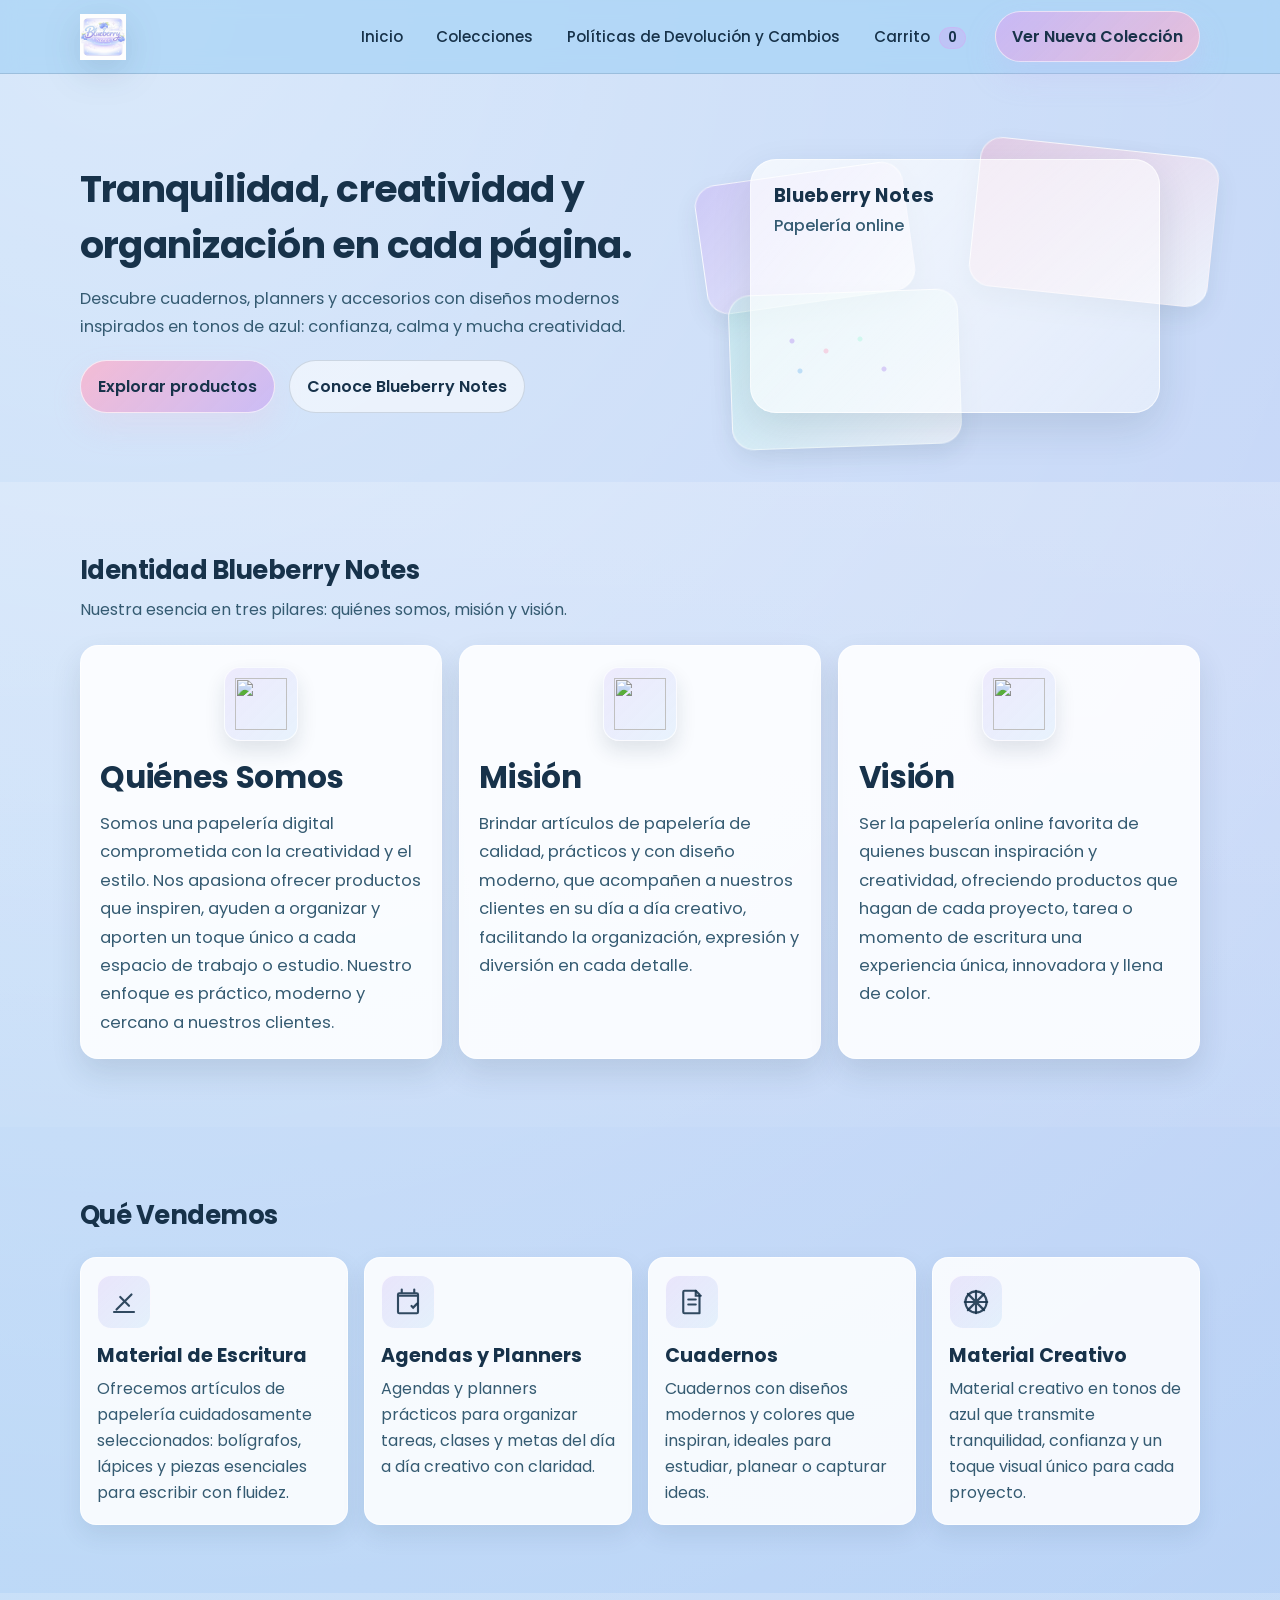
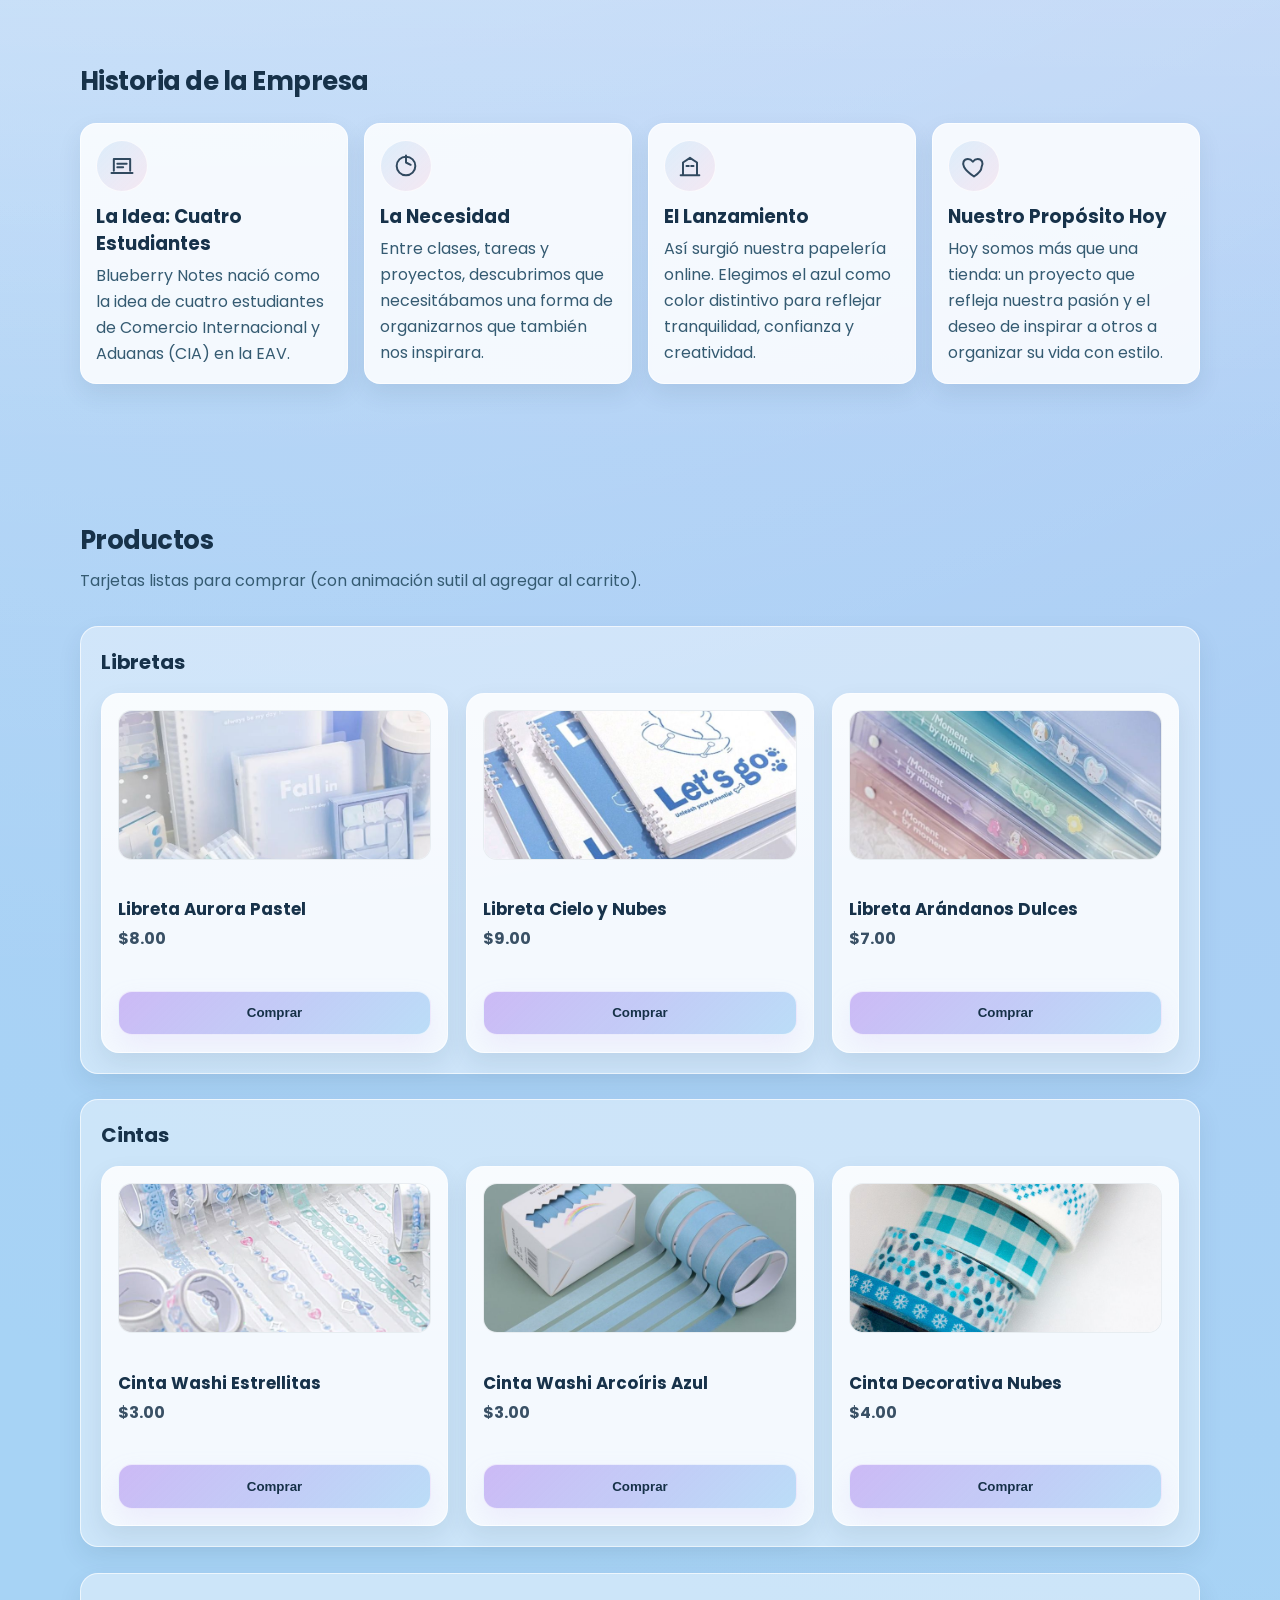
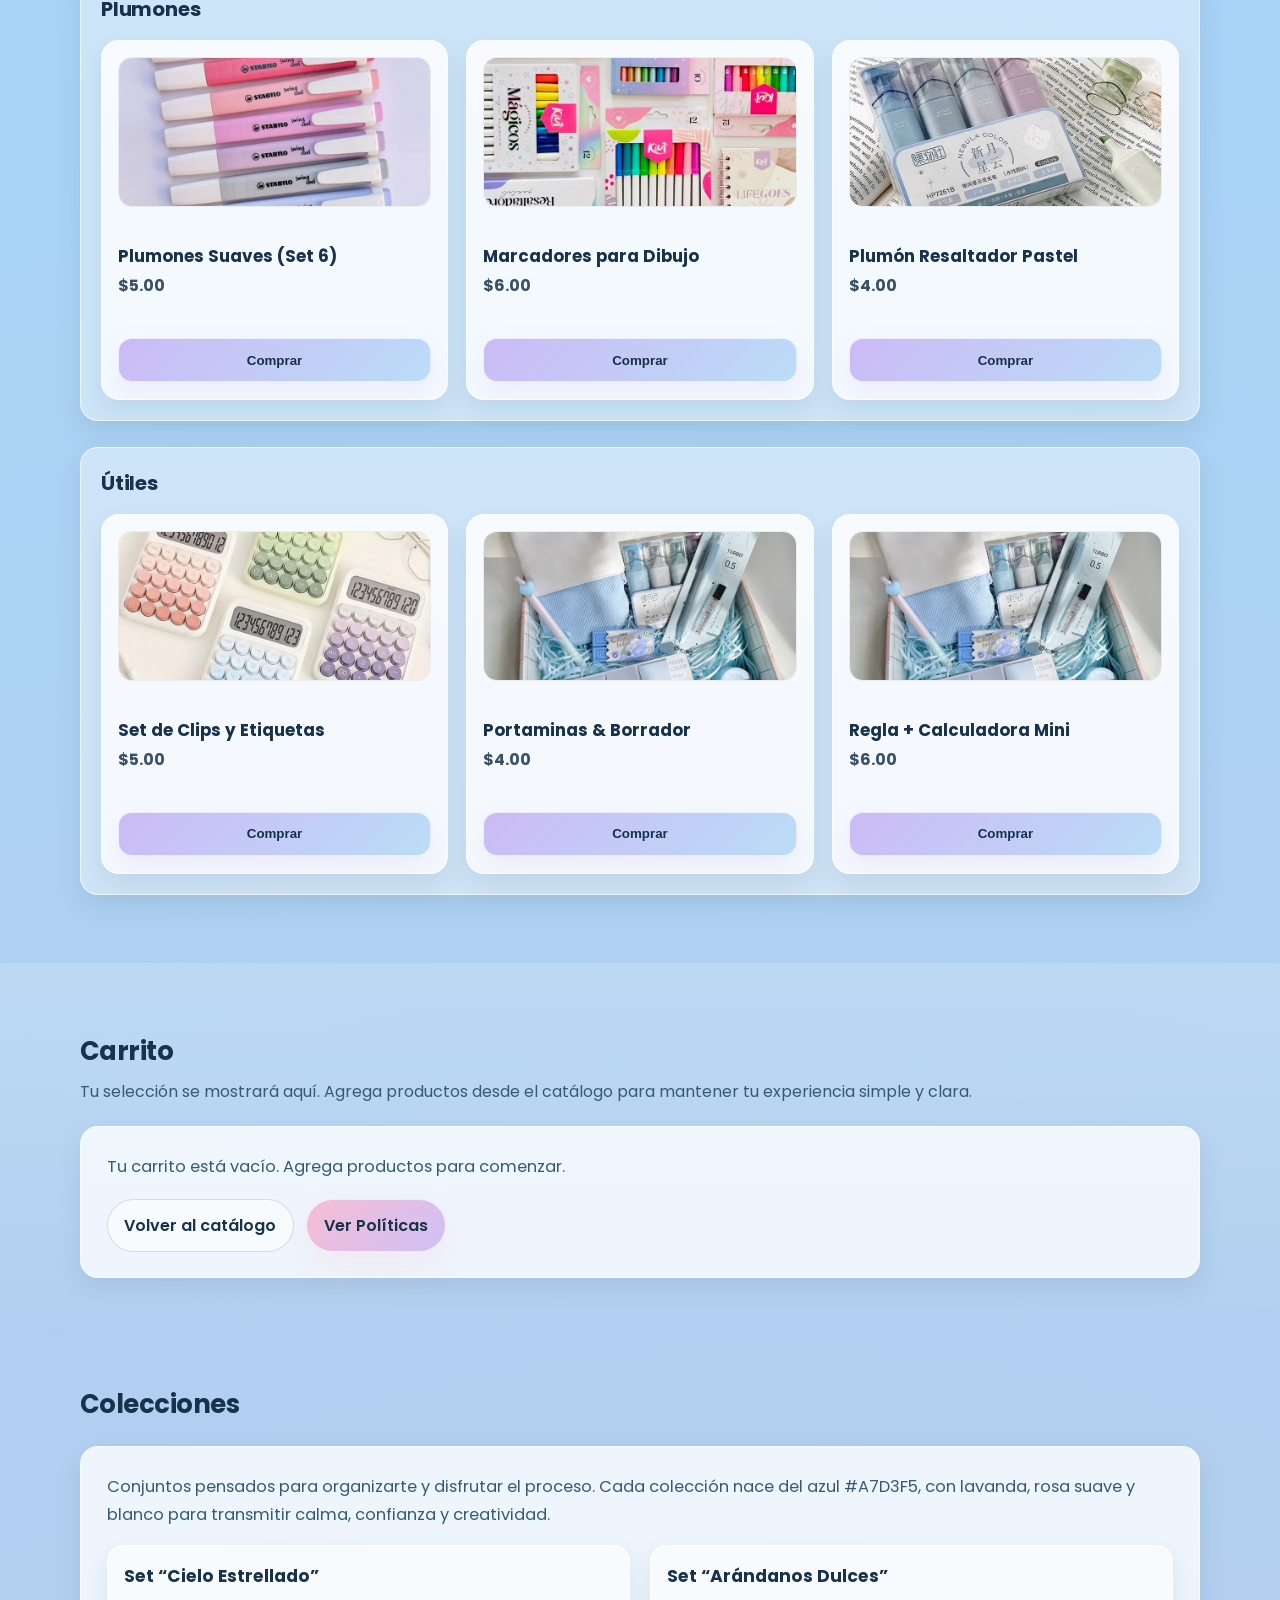
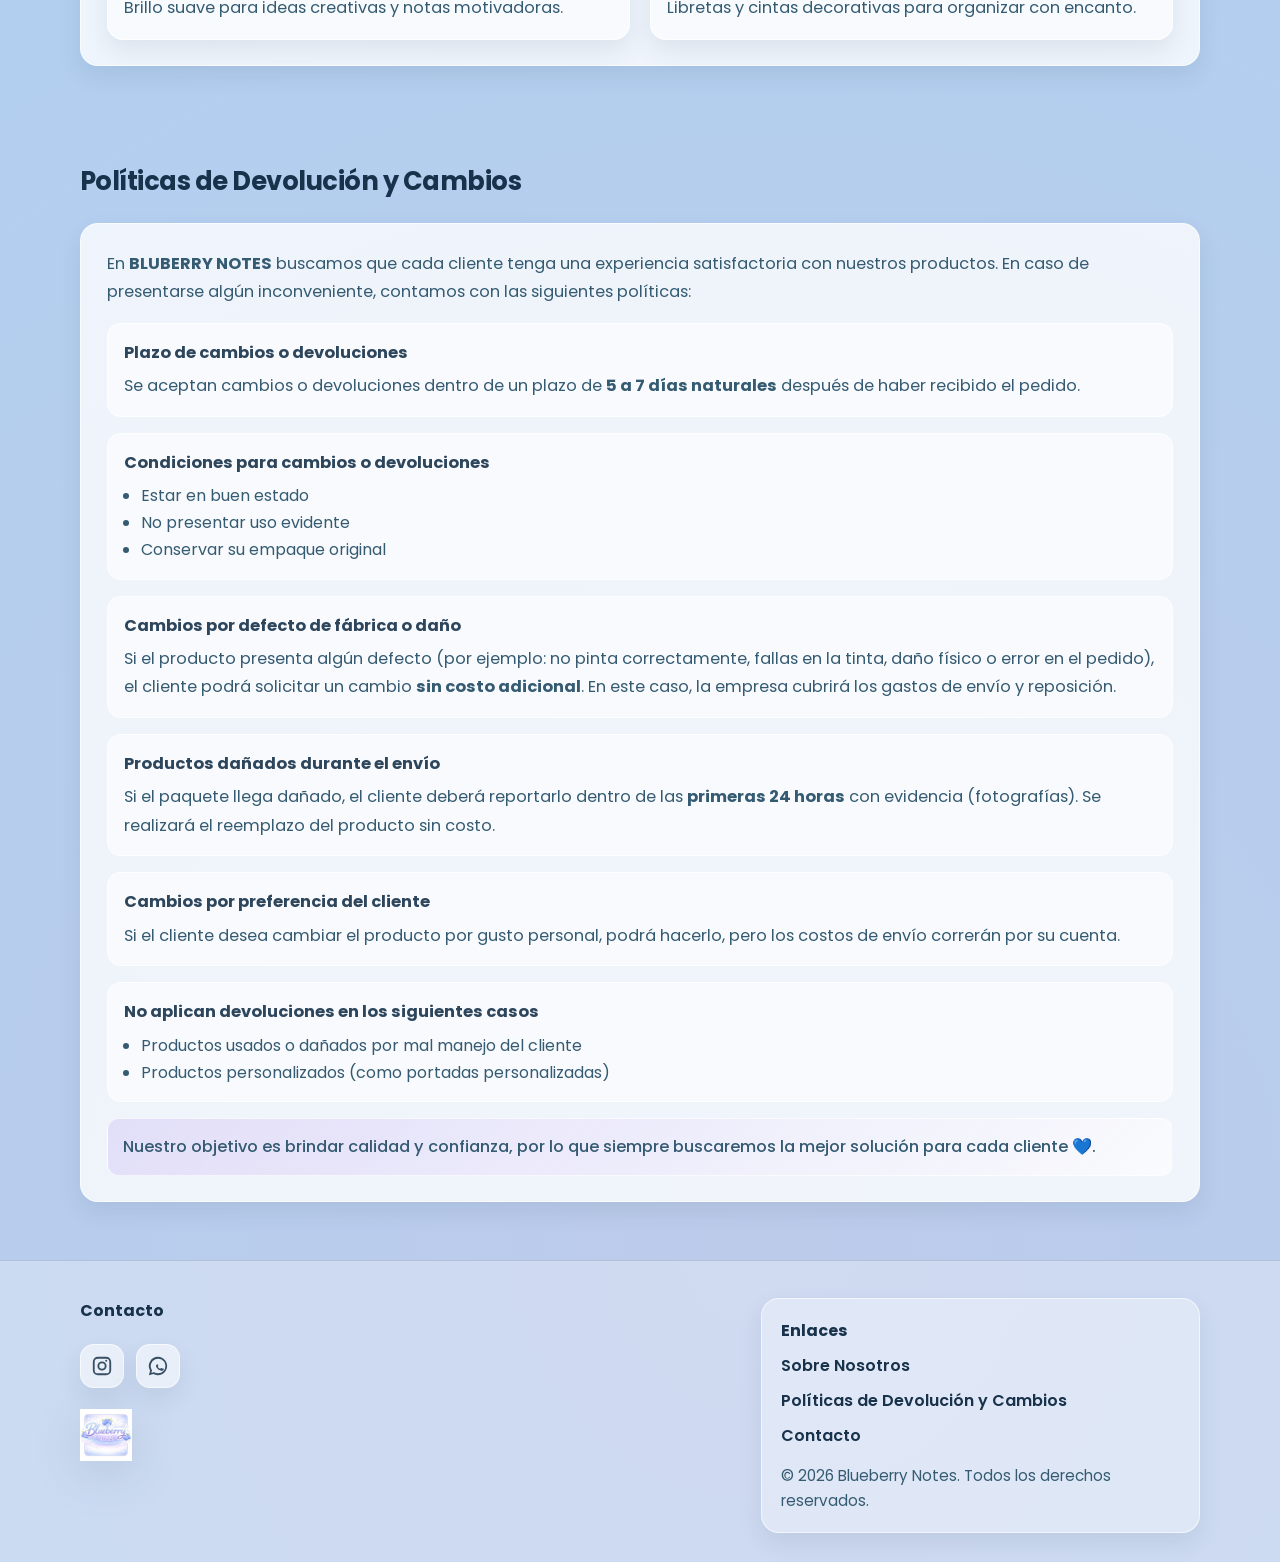
==== commit 7760214d: "implementacion de imagenes y modificacion de secciones" ====
--- a/index.html
+++ b/index.html
@@ -78,11 +78,11 @@
               </a>
             </li>
             <li>
-              <a class="nav-link" href="#planificadores">
+              <a class="nav-link" href="#politicas">
                 <span class="nav-ico" aria-hidden="true">
                   <svg viewBox="0 0 24 24" width="20" height="20">
                     <path
-                      d="M7 2v3M17 2v3M4 7h16M5 5h14a1 1 0 0 1 1 1v15a1 1 0 0 1-1 1H5a1 1 0 0 1-1-1V6a1 1 0 0 1 1-1Z"
+                      d="M7 3h10a2 2 0 0 1 2 2v15l-7-3-7 3V5a2 2 0 0 1 2-2Z"
                       fill="none"
                       stroke="currentColor"
                       stroke-width="1.7"
@@ -90,7 +90,7 @@
                       stroke-linejoin="round"
                     />
                     <path
-                      d="M8 11h3M13 11h3M8 15h3M13 15h3"
+                      d="M9 8h6M9 11h6"
                       fill="none"
                       stroke="currentColor"
                       stroke-width="1.7"
@@ -98,79 +98,7 @@
                     />
                   </svg>
                 </span>
-                <span class="nav-label">Planificadores</span>
-              </a>
-            </li>
-            <li>
-              <a class="nav-link" href="#pegatinas">
-                <span class="nav-ico" aria-hidden="true">
-                  <svg viewBox="0 0 24 24" width="20" height="20">
-                    <path
-                      d="M20.59 13.41 11 3H4v7l9.59 9.59a2 2 0 0 0 2.83 0l4.17-4.17a2 2 0 0 0 0-2.83Z"
-                      fill="none"
-                      stroke="currentColor"
-                      stroke-width="1.7"
-                      stroke-linecap="round"
-                      stroke-linejoin="round"
-                    />
-                    <path
-                      d="M7.5 7.5h.01"
-                      fill="none"
-                      stroke="currentColor"
-                      stroke-width="2.5"
-                      stroke-linecap="round"
-                    />
-                  </svg>
-                </span>
-                <span class="nav-label">Pegatinas</span>
-              </a>
-            </li>
-            <li>
-              <a class="nav-link" href="#accesorios">
-                <span class="nav-ico" aria-hidden="true">
-                  <svg viewBox="0 0 24 24" width="20" height="20">
-                    <path
-                      d="M12 20h9"
-                      fill="none"
-                      stroke="currentColor"
-                      stroke-width="1.7"
-                      stroke-linecap="round"
-                    />
-                    <path
-                      d="M16.5 3.5a2.1 2.1 0 0 1 3 3L8 18l-4 1 1-4 11.5-11.5Z"
-                      fill="none"
-                      stroke="currentColor"
-                      stroke-width="1.7"
-                      stroke-linecap="round"
-                      stroke-linejoin="round"
-                    />
-                  </svg>
-                </span>
-                <span class="nav-label">Accesorios</span>
-              </a>
-            </li>
-            <li>
-              <a class="nav-link" href="#blog">
-                <span class="nav-ico" aria-hidden="true">
-                  <svg viewBox="0 0 24 24" width="20" height="20">
-                    <path
-                      d="M4 19a2 2 0 0 0 2 2h14V7a2 2 0 0 0-2-2H6a2 2 0 0 0-2 2v12Z"
-                      fill="none"
-                      stroke="currentColor"
-                      stroke-width="1.7"
-                      stroke-linecap="round"
-                      stroke-linejoin="round"
-                    />
-                    <path
-                      d="M8 9h8M8 13h6"
-                      fill="none"
-                      stroke="currentColor"
-                      stroke-width="1.7"
-                      stroke-linecap="round"
-                    />
-                  </svg>
-                </span>
-                <span class="nav-label">Blog</span>
+                <span class="nav-label">Políticas de Devolución y Cambios</span>
               </a>
             </li>
             <li>
@@ -249,15 +177,58 @@
         </div>
       </section>
 
-      <section id="identidad" class="section">
+      <section id="quienes-somos" class="section identity-section">
         <div class="container">
           <div class="section-heading reveal">
-            <h2>Identidad de Marca</h2>
-            <p>Una experiencia única, innovadora y llena de color.</p>
-          </div>
-
-          <div class="grid-2">
-            <article class="panel reveal">
+            <h2>Identidad Blueberry Notes</h2>
+            <p>Nuestra esencia en tres pilares: quiénes somos, misión y visión.</p>
+          </div>
+
+          <div class="identity-grid">
+            <article class="identity-card reveal">
+              <div class="identity-icon" aria-hidden="true">
+                <img
+                  class="flaticon-animated"
+                  src="https://cdn-icons-gif.flaticon.com/7158/7158874.gif"
+                  alt=""
+                  loading="lazy"
+                />
+              </div>
+              <h3>Quiénes Somos</h3>
+              <p>
+                Somos una papelería digital comprometida con la creatividad y el estilo. Nos
+                apasiona ofrecer productos que inspiren, ayuden a organizar y aporten un toque
+                único a cada espacio de trabajo o estudio. Nuestro enfoque es práctico, moderno y
+                cercano a nuestros clientes.
+              </p>
+            </article>
+
+            <article class="identity-card reveal">
+              <div class="identity-icon" aria-hidden="true">
+                <img
+                  class="flaticon-animated"
+                  src="https://cdn-icons-gif.flaticon.com/6172/6172513.gif"
+                  alt=""
+                  loading="lazy"
+                />
+              </div>
+              <h3>Misión</h3>
+              <p>
+                Brindar artículos de papelería de calidad, prácticos y con diseño moderno, que
+                acompañen a nuestros clientes en su día a día creativo, facilitando la
+                organización, expresión y diversión en cada detalle.
+              </p>
+            </article>
+
+            <article class="identity-card reveal">
+              <div class="identity-icon" aria-hidden="true">
+                <img
+                  class="flaticon-animated"
+                  src="https://cdn-icons-gif.flaticon.com/14251/14251514.gif"
+                  alt=""
+                  loading="lazy"
+                />
+              </div>
               <h3>Visión</h3>
               <p>
                 Ser la papelería online favorita de quienes buscan inspiración y creatividad,
@@ -265,30 +236,6 @@
                 una experiencia única, innovadora y llena de color.
               </p>
             </article>
-            <article class="panel reveal">
-              <h3>Misión</h3>
-              <p>
-                Brindar artículos de papelería de calidad, prácticos y con diseño moderno, que
-                acompañen a nuestros clientes en su día a día creativo, facilitando la
-                organización, expresión y diversión en cada detalle.
-              </p>
-            </article>
-          </div>
-        </div>
-      </section>
-
-      <section id="quienes-somos" class="section section-plain">
-        <div class="container">
-          <div class="section-heading reveal">
-            <h2>Quiénes Somos</h2>
-          </div>
-          <div class="panel panel-wide reveal">
-            <p>
-              Somos una papelería digital comprometida con la creatividad y el estilo. Nos
-              apasiona ofrecer productos que inspiren, ayuden a organizar y aporten un toque
-              único a cada espacio de trabajo o estudio. Nuestro enfoque es práctico, moderno y
-              cercano a nuestros clientes.
-            </p>
           </div>
         </div>
       </section>
@@ -298,13 +245,101 @@
           <div class="section-heading reveal">
             <h2>Qué Vendemos</h2>
           </div>
-          <div class="panel panel-wide reveal">
-            <p>
-              Ofrecemos artículos de papelería cuidadosamente seleccionados: cuadernos,
-              agendas, planners, bolígrafos, lápices, accesorios de escritorio y material
-              creativo, todos con diseños modernos y colores que inspiran, especialmente tonos de
-              azul que transmiten tranquilidad, confianza y creatividad.
-            </p>
+
+          <div class="what-grid">
+            <article class="what-card reveal">
+              <div class="what-icon" aria-hidden="true">
+                <svg viewBox="0 0 24 24">
+                  <path
+                    d="M4 20h16M6 18l5-5M11 13l2-2M13 11l5-5M9 8l7 7"
+                    fill="none"
+                    stroke="currentColor"
+                    stroke-width="1.7"
+                    stroke-linecap="round"
+                    stroke-linejoin="round"
+                  />
+                </svg>
+              </div>
+              <h3>Material de Escritura</h3>
+              <p>
+                Ofrecemos artículos de papelería cuidadosamente seleccionados: bolígrafos,
+                lápices y piezas esenciales para escribir con fluidez.
+              </p>
+            </article>
+
+            <article class="what-card reveal">
+              <div class="what-icon" aria-hidden="true">
+                <svg viewBox="0 0 24 24">
+                  <path
+                    d="M7 2v3M17 2v3M4 7h16M5 5h14a1 1 0 0 1 1 1v14a1 1 0 0 1-1 1H5a1 1 0 0 1-1-1V6a1 1 0 0 1 1-1Z"
+                    fill="none"
+                    stroke="currentColor"
+                    stroke-width="1.7"
+                    stroke-linecap="round"
+                    stroke-linejoin="round"
+                  />
+                  <path
+                    d="m14.8 15.2 1.3 1.3 3.2-3.2"
+                    fill="none"
+                    stroke="currentColor"
+                    stroke-width="1.7"
+                    stroke-linecap="round"
+                  />
+                </svg>
+              </div>
+              <h3>Agendas y Planners</h3>
+              <p>
+                Agendas y planners prácticos para organizar tareas, clases y metas del día a día
+                creativo con claridad.
+              </p>
+            </article>
+
+            <article class="what-card reveal">
+              <div class="what-icon" aria-hidden="true">
+                <svg viewBox="0 0 24 24">
+                  <path
+                    d="M6 3h9l3 3v15H6a1 1 0 0 1-1-1V4a1 1 0 0 1 1-1Z"
+                    fill="none"
+                    stroke="currentColor"
+                    stroke-width="1.7"
+                    stroke-linecap="round"
+                    stroke-linejoin="round"
+                  />
+                  <path
+                    d="M15 3v4h4M9 10h6M9 14h6"
+                    fill="none"
+                    stroke="currentColor"
+                    stroke-width="1.7"
+                    stroke-linecap="round"
+                  />
+                </svg>
+              </div>
+              <h3>Cuadernos</h3>
+              <p>
+                Cuadernos con diseños modernos y colores que inspiran, ideales para estudiar,
+                planear o capturar ideas.
+              </p>
+            </article>
+
+            <article class="what-card reveal">
+              <div class="what-icon" aria-hidden="true">
+                <svg viewBox="0 0 24 24">
+                  <path
+                    d="M12 3v18M3 12h18M5.5 5.5l13 13M18.5 5.5l-13 13"
+                    fill="none"
+                    stroke="currentColor"
+                    stroke-width="1.7"
+                    stroke-linecap="round"
+                  />
+                  <circle cx="12" cy="12" r="8.5" fill="none" stroke="currentColor" stroke-width="1.7" />
+                </svg>
+              </div>
+              <h3>Material Creativo</h3>
+              <p>
+                Material creativo en tonos de azul que transmite tranquilidad, confianza y un
+                toque visual único para cada proyecto.
+              </p>
+            </article>
           </div>
         </div>
       </section>
@@ -314,26 +349,87 @@
           <div class="section-heading reveal">
             <h2>Historia de la Empresa</h2>
           </div>
-          <div class="panel panel-wide reveal">
-            <p>
-              Blueberry Notes nació como la idea de cuatro estudiantes de Comercio Internacional y
-              Aduanas (CIA) en la EAV. Entre clases, tareas y proyectos, descubrimos que
-              necesitábamos una forma de organizarnos que también nos inspirara.
-            </p>
-            <p>
-              Así surgió nuestra papelería online: un espacio con productos útiles, modernos y
-              estéticos, pensados para transmitir tranquilidad, confianza y creatividad. Por eso
-              elegimos el azul como nuestro color distintivo.
-            </p>
-            <p>
-              Cada una aportó su talento en diseño, selección de productos e identidad de marca.
-              Con esfuerzo y trabajo en equipo, construimos Blueberry Notes, una plataforma para
-              estudiantes y amantes de la papelería.
-            </p>
-            <p>
-              Hoy somos más que una tienda: somos un proyecto que refleja nuestra pasión y el deseo
-              de inspirar a otros a organizar su vida con estilo.
-            </p>
+
+          <div class="story-grid">
+            <article class="story-card reveal">
+              <div class="story-icon" aria-hidden="true">
+                <svg viewBox="0 0 24 24">
+                  <path
+                    d="M3 18h18M5 16V6h14v10M8 10h8M8 13h5"
+                    fill="none"
+                    stroke="currentColor"
+                    stroke-width="1.7"
+                    stroke-linecap="round"
+                    stroke-linejoin="round"
+                  />
+                </svg>
+              </div>
+              <h3>La Idea: Cuatro Estudiantes</h3>
+              <p>
+                Blueberry Notes nació como la idea de cuatro estudiantes de Comercio Internacional
+                y Aduanas (CIA) en la EAV.
+              </p>
+            </article>
+
+            <article class="story-card reveal">
+              <div class="story-icon" aria-hidden="true">
+                <svg viewBox="0 0 24 24">
+                  <path
+                    d="M12 3v6l4 2M20 12a8 8 0 1 1-16 0 8 8 0 0 1 16 0Z"
+                    fill="none"
+                    stroke="currentColor"
+                    stroke-width="1.7"
+                    stroke-linecap="round"
+                    stroke-linejoin="round"
+                  />
+                </svg>
+              </div>
+              <h3>La Necesidad</h3>
+              <p>
+                Entre clases, tareas y proyectos, descubrimos que necesitábamos una forma de
+                organizarnos que también nos inspirara.
+              </p>
+            </article>
+
+            <article class="story-card reveal">
+              <div class="story-icon" aria-hidden="true">
+                <svg viewBox="0 0 24 24">
+                  <path
+                    d="M4 20h16M6 20V9l6-4 6 4v11M9 12h2M13 12h2"
+                    fill="none"
+                    stroke="currentColor"
+                    stroke-width="1.7"
+                    stroke-linecap="round"
+                    stroke-linejoin="round"
+                  />
+                </svg>
+              </div>
+              <h3>El Lanzamiento</h3>
+              <p>
+                Así surgió nuestra papelería online. Elegimos el azul como color distintivo para
+                reflejar tranquilidad, confianza y creatividad.
+              </p>
+            </article>
+
+            <article class="story-card reveal">
+              <div class="story-icon" aria-hidden="true">
+                <svg viewBox="0 0 24 24">
+                  <path
+                    d="M12 21s-6.5-4.35-8.5-8.15C1.65 9.4 3.2 6 6.8 6c2.02 0 3.22 1.02 4.2 2.35C11.98 7.02 13.18 6 15.2 6c3.6 0 5.15 3.4 3.3 6.85C18.5 16.65 12 21 12 21Z"
+                    fill="none"
+                    stroke="currentColor"
+                    stroke-width="1.7"
+                    stroke-linecap="round"
+                    stroke-linejoin="round"
+                  />
+                </svg>
+              </div>
+              <h3>Nuestro Propósito Hoy</h3>
+              <p>
+                Hoy somos más que una tienda: un proyecto que refleja nuestra pasión y el deseo de
+                inspirar a otros a organizar su vida con estilo.
+              </p>
+            </article>
           </div>
         </div>
       </section>
@@ -365,36 +461,7 @@
             </p>
             <div class="cart-cta">
               <a class="ghost-button" href="#productos">Volver al catálogo</a>
-              <a class="primary-button" href="#politica">Ver Envíos</a>
-            </div>
-          </div>
-        </div>
-      </section>
-
-      <section id="blog" class="section section-compact">
-        <div class="container">
-          <div class="section-heading reveal">
-            <h2>Blog</h2>
-          </div>
-          <div class="panel panel-wide reveal">
-            <p class="muted">
-              Historias cortas, ideas de organización y tips para que tu rutina creativa fluya. En
-              cada publicación mezclamos práctica y estética con colores suaves.
-            </p>
-            <div class="grid-2 cards-row" aria-label="Entradas destacadas del blog">
-              <article class="mini-card">
-                <h3>Organización con color</h3>
-                <p class="muted">
-                  Cómo usar tonos pastel para separar tareas, metas y recordatorios sin
-                  saturar tu espacio.
-                </p>
-              </article>
-              <article class="mini-card">
-                <h3>Rutina de escritura</h3>
-                <p class="muted">
-                  Mini rituales para escribir con intención: menos fricción, más inspiración.
-                </p>
-              </article>
+              <a class="primary-button" href="#politicas">Ver Políticas</a>
             </div>
           </div>
         </div>
@@ -425,87 +492,73 @@
         </div>
       </section>
 
-      <section id="planificadores" class="section section-compact">
+      <section id="politicas" class="section section-compact">
         <div class="container">
           <div class="section-heading reveal">
-            <h2>Planificadores</h2>
-          </div>
-          <div class="panel panel-wide reveal">
-            <p class="muted">
-              Planifica tu semana con estructura y color. Nuestros planners semanales incluyen
-              espacios para tareas, metas y notas para que no pierdas el hilo.
+            <h2>Políticas de Devolución y Cambios</h2>
+          </div>
+          <div class="panel panel-wide reveal policy-panel">
+            <p>
+              En <strong>BLUBERRY NOTES</strong> buscamos que cada cliente tenga una experiencia
+              satisfactoria con nuestros productos. En caso de presentarse algún inconveniente,
+              contamos con las siguientes políticas:
             </p>
-            <div class="grid-2 cards-row" aria-label="Tipos de planificadores">
-              <article class="mini-card">
-                <h3>Planner Semanal</h3>
-                <p class="muted">Secciones por día con resumen de objetivos al inicio.</p>
-              </article>
-              <article class="mini-card">
-                <h3>Planner Estudio</h3>
-                <p class="muted">Para clases, proyectos y entregas con enfoque.</p>
-              </article>
+
+            <div class="policy-block">
+              <h3>Plazo de cambios o devoluciones</h3>
+              <p>
+                Se aceptan cambios o devoluciones dentro de un plazo de
+                <strong>5 a 7 días naturales</strong> después de haber recibido el pedido.
+              </p>
             </div>
-          </div>
-        </div>
-      </section>
-
-      <section id="pegatinas" class="section section-compact">
-        <div class="container">
-          <div class="section-heading reveal">
-            <h2>Pegatinas</h2>
-          </div>
-          <div class="panel panel-wide reveal">
-            <p class="muted">
-              Marca tu progreso y mejora tu lectura visual. Pegatinas ideales para resaltar
-              fechas, prioridades y recordatorios con un toque tierno.
-            </p>
-            <div class="grid-2 cards-row" aria-label="Ejemplos de pegatinas">
-              <article class="mini-card">
-                <h3>Sticker “Ideas”</h3>
-                <p class="muted">Íconos pequeños para ideas rápidas y listas cortas.</p>
-              </article>
-              <article class="mini-card">
-                <h3>Sticker “Fechas”</h3>
-                <p class="muted">Etiquetas suaves para lo importante de cada semana.</p>
-              </article>
+
+            <div class="policy-block">
+              <h3>Condiciones para cambios o devoluciones</h3>
+              <ul>
+                <li>Estar en buen estado</li>
+                <li>No presentar uso evidente</li>
+                <li>Conservar su empaque original</li>
+              </ul>
             </div>
-          </div>
-        </div>
-      </section>
-
-      <section id="accesorios" class="section section-compact">
-        <div class="container">
-          <div class="section-heading reveal">
-            <h2>Accesorios</h2>
-          </div>
-          <div class="panel panel-wide reveal">
-            <p class="muted">
-              Accesorios para que tu estación de escritura se sienta ordenada y lista para crear.
-              Soportes, organizadores y detalles que suman funcionalidad sin perder el estilo.
-            </p>
-            <div class="grid-2 cards-row" aria-label="Ejemplos de accesorios">
-              <article class="mini-card">
-                <h3>Organizador de Escritorio</h3>
-                <p class="muted">Todo a mano: lápices, plumones y libretas en un solo lugar.</p>
-              </article>
-              <article class="mini-card">
-                <h3>Caja Creativa</h3>
-                <p class="muted">Para guardar cintas, stickers y accesorios pequeños.</p>
-              </article>
+
+            <div class="policy-block">
+              <h3>Cambios por defecto de fábrica o daño</h3>
+              <p>
+                Si el producto presenta algún defecto (por ejemplo: no pinta correctamente,
+                fallas en la tinta, daño físico o error en el pedido), el cliente podrá solicitar
+                un cambio <strong>sin costo adicional</strong>. En este caso, la empresa cubrirá
+                los gastos de envío y reposición.
+              </p>
             </div>
-          </div>
-        </div>
-      </section>
-
-      <section id="politica" class="section section-compact">
-        <div class="container">
-          <div class="section-heading reveal">
-            <h2>Política de Envío</h2>
-          </div>
-          <div class="panel panel-wide reveal">
-            <p class="muted">
-              Esta sección es una guía. Cuando conectes el sitio con tu backend/operador de envíos,
-              aquí puedes indicar tiempos de entrega, costos y condiciones.
+
+            <div class="policy-block">
+              <h3>Productos dañados durante el envío</h3>
+              <p>
+                Si el paquete llega dañado, el cliente deberá reportarlo dentro de las
+                <strong>primeras 24 horas</strong> con evidencia (fotografías). Se realizará el
+                reemplazo del producto sin costo.
+              </p>
+            </div>
+
+            <div class="policy-block">
+              <h3>Cambios por preferencia del cliente</h3>
+              <p>
+                Si el cliente desea cambiar el producto por gusto personal, podrá hacerlo, pero
+                los costos de envío correrán por su cuenta.
+              </p>
+            </div>
+
+            <div class="policy-block">
+              <h3>No aplican devoluciones en los siguientes casos</h3>
+              <ul>
+                <li>Productos usados o dañados por mal manejo del cliente</li>
+                <li>Productos personalizados (como portadas personalizadas)</li>
+              </ul>
+            </div>
+
+            <p class="policy-note">
+              Nuestro objetivo es brindar calidad y confianza, por lo que siempre buscaremos la
+              mejor solución para cada cliente 💙.
             </p>
           </div>
         </div>
@@ -519,7 +572,7 @@
           <div class="footer-social">
             <a
               class="social-link"
-              href="https://www.instagram.com/"
+              href="https://www.instagram.com/peafrappes?igsh=OGxmOW5taTl3aTdh&utm_source=qr"
               target="_blank"
               rel="noreferrer"
               aria-label="Instagram"
@@ -537,7 +590,7 @@
 
             <a
               class="social-link"
-              href="https://wa.me/0000000000"
+              href="https://whatsapp.com/channel/0029VbBlfeY1dAw85H0HjB1W"
               target="_blank"
               rel="noreferrer"
               aria-label="WhatsApp"
@@ -562,7 +615,7 @@
           <div class="footer-title">Enlaces</div>
           <div class="footer-links">
             <a class="footer-link" href="#quienes-somos">Sobre Nosotros</a>
-            <a class="footer-link" href="#politica">Política de Envío</a>
+            <a class="footer-link" href="#politicas">Políticas de Devolución y Cambios</a>
             <a class="footer-link" href="#contacto">Contacto</a>
           </div>
           <div class="muted footer-copy">
@@ -640,6 +693,7 @@
               id: "libreta-aurora",
               name: "Libreta Aurora Pastel",
               price: 8.0,
+              image: "img/libreta1.jpeg",
               accent: "#C9B6F5",
               accent2: "#A7D3F5",
             },
@@ -647,6 +701,7 @@
               id: "libreta-cielo-nubes",
               name: "Libreta Cielo y Nubes",
               price: 9.0,
+              image: "img/libreta2.jpeg",
               accent: "#A7D3F5",
               accent2: "#B7F7E3",
             },
@@ -654,6 +709,7 @@
               id: "libreta-arandanos-dulces",
               name: "Libreta Arándanos Dulces",
               price: 7.0,
+              image: "img/libreta3.jpeg",
               accent: "#F7B7D0",
               accent2: "#C9B6F5",
             },
@@ -667,6 +723,7 @@
               id: "cinta-washi-estrellitas",
               name: "Cinta Washi Estrellitas",
               price: 3.0,
+              image: "img/cinta1.jpeg",
               accent: "#A7D3F5",
               accent2: "#C9B6F5",
             },
@@ -674,6 +731,7 @@
               id: "cinta-washi-arcoiris-azul",
               name: "Cinta Washi Arcoíris Azul",
               price: 3.0,
+              image: "img/cinta2.jpeg",
               accent: "#B7F7E3",
               accent2: "#A7D3F5",
             },
@@ -681,6 +739,7 @@
               id: "cinta-decorativa-nubes",
               name: "Cinta Decorativa Nubes",
               price: 4.0,
+              image: "img/cinta3.jpg",
               accent: "#F7B7D0",
               accent2: "#A7D3F5",
             },
@@ -694,6 +753,7 @@
               id: "plumones-suaves",
               name: "Plumones Suaves (Set 6)",
               price: 5.0,
+              image: "img/plumones1.jpeg",
               accent: "#C9B6F5",
               accent2: "#F7B7D0",
             },
@@ -701,6 +761,7 @@
               id: "marcadores-dibujo",
               name: "Marcadores para Dibujo",
               price: 6.0,
+              image: "img/plumones2.jpeg",
               accent: "#A7D3F5",
               accent2: "#B7F7E3",
             },
@@ -708,6 +769,7 @@
               id: "resaltador-pastel",
               name: "Plumón Resaltador Pastel",
               price: 4.0,
+              image: "img/plumones3.jpeg",
               accent: "#F7B7D0",
               accent2: "#C9B6F5",
             },
@@ -721,6 +783,7 @@
               id: "clips-etiquetas",
               name: "Set de Clips y Etiquetas",
               price: 5.0,
+              image: "img/utiles1.jpeg",
               accent: "#B7F7E3",
               accent2: "#A7D3F5",
             },
@@ -728,6 +791,7 @@
               id: "portaminas-borrador",
               name: "Portaminas & Borrador",
               price: 4.0,
+              image: "img/utiles2.jpeg",
               accent: "#C9B6F5",
               accent2: "#A7D3F5",
             },
@@ -735,6 +799,7 @@
               id: "regla-calculadora-mini",
               name: "Regla + Calculadora Mini",
               price: 6.0,
+              image: "img/utiles3.jpeg",
               accent: "#A7D3F5",
               accent2: "#F7B7D0",
             },
@@ -863,14 +928,16 @@
           const grid = catBlock.querySelector(".product-grid");
 
           cat.products.forEach((p) => {
-            const imgSrc = svgToDataUri(
-              productSvg({
-                accent: p.accent,
-                accent2: p.accent2,
-                tag: cat.name,
-                title: p.name,
-              })
-            );
+            const imgSrc =
+              p.image ||
+              svgToDataUri(
+                productSvg({
+                  accent: p.accent,
+                  accent2: p.accent2,
+                  tag: cat.name,
+                  title: p.name,
+                })
+              );
 
             const card = document.createElement("article");
             card.className = "product-card reveal";
--- a/styles.css
+++ b/styles.css
@@ -370,6 +370,10 @@
   padding: 2.4rem 0 3.6rem;
 }
 
+.identity-section {
+  background: linear-gradient(180deg, rgba(255, 255, 255, 0.2), rgba(255, 255, 255, 0.06));
+}
+
 .section-heading {
   margin-bottom: 1.35rem;
 }
@@ -394,6 +398,184 @@
 
 .cards-row {
   margin-top: 0.95rem;
+}
+
+.identity-grid {
+  display: grid;
+  grid-template-columns: repeat(3, minmax(0, 1fr));
+  gap: 1.1rem;
+}
+
+.identity-card {
+  background: rgba(255, 255, 255, 0.88);
+  border: 1px solid rgba(255, 255, 255, 0.72);
+  border-radius: 18px;
+  box-shadow: 0 14px 30px rgba(24, 50, 74, 0.12);
+  padding: 1.3rem 1.2rem;
+  transition: transform 180ms ease, box-shadow 180ms ease, background-color 180ms ease;
+}
+
+.identity-card:hover {
+  transform: translateY(-4px);
+  box-shadow: 0 18px 34px rgba(24, 50, 74, 0.16);
+  background: rgba(255, 255, 255, 0.94);
+}
+
+.identity-icon {
+  width: 74px;
+  height: 74px;
+  display: flex;
+  align-items: center;
+  justify-content: center;
+  border-radius: 16px;
+  margin: 0 auto 0.85rem;
+  color: rgba(23, 50, 74, 0.88);
+  background: linear-gradient(135deg, rgba(201, 182, 245, 0.26), rgba(167, 211, 245, 0.22));
+  border: 1px solid rgba(255, 255, 255, 0.7);
+  box-shadow: 0 10px 20px rgba(24, 50, 74, 0.12);
+  overflow: hidden;
+  transition: transform 180ms ease, box-shadow 180ms ease;
+}
+
+.flaticon-animated {
+  width: 52px;
+  height: 52px;
+  object-fit: contain;
+  display: block;
+  transform-origin: center;
+  animation: iconFloat 3.2s ease-in-out infinite;
+}
+
+.identity-card:hover .identity-icon {
+  transform: translateY(-2px);
+  box-shadow: 0 14px 22px rgba(24, 50, 74, 0.15);
+}
+
+.identity-card:hover .flaticon-animated {
+  animation-duration: 2.4s;
+}
+
+.identity-card h3 {
+  margin: 0 0 0.55rem;
+  font-size: 1.95rem;
+  letter-spacing: -0.01em;
+}
+
+.identity-card p {
+  margin: 0;
+  color: var(--muted);
+  line-height: 1.72;
+  font-size: 1.03rem;
+}
+
+@keyframes iconFloat {
+  0%,
+  100% {
+    transform: translateY(0);
+  }
+  50% {
+    transform: translateY(-4px);
+  }
+}
+
+.what-grid {
+  display: grid;
+  grid-template-columns: repeat(4, minmax(0, 1fr));
+  gap: 1rem;
+}
+
+.what-card {
+  background: rgba(255, 255, 255, 0.86);
+  border: 1px solid rgba(255, 255, 255, 0.7);
+  border-radius: 16px;
+  padding: 1.1rem 1rem;
+  box-shadow: var(--shadow-soft);
+  transition: transform 180ms ease, box-shadow 180ms ease, background-color 180ms ease;
+}
+
+.what-card:hover {
+  transform: translateY(-4px);
+  box-shadow: 0 16px 30px rgba(24, 50, 74, 0.15);
+  background: rgba(255, 255, 255, 0.93);
+}
+
+.what-icon {
+  width: 54px;
+  height: 54px;
+  border-radius: 14px;
+  display: inline-flex;
+  align-items: center;
+  justify-content: center;
+  color: rgba(23, 50, 74, 0.88);
+  background: linear-gradient(135deg, rgba(201, 182, 245, 0.3), rgba(167, 211, 245, 0.24));
+  border: 1px solid rgba(255, 255, 255, 0.7);
+  margin-bottom: 0.72rem;
+}
+
+.what-icon svg {
+  width: 30px;
+  height: 30px;
+}
+
+.what-card h3 {
+  margin: 0 0 0.4rem;
+  font-size: 1.2rem;
+}
+
+.what-card p {
+  margin: 0;
+  color: var(--muted);
+  line-height: 1.62;
+}
+
+.story-grid {
+  display: grid;
+  grid-template-columns: repeat(4, minmax(0, 1fr));
+  gap: 1rem;
+}
+
+.story-card {
+  background: rgba(255, 255, 255, 0.84);
+  border: 1px solid rgba(255, 255, 255, 0.7);
+  border-radius: 16px;
+  padding: 1rem 0.95rem;
+  box-shadow: var(--shadow-soft);
+  transition: transform 180ms ease, box-shadow 180ms ease, background-color 180ms ease;
+}
+
+.story-card:hover {
+  transform: translateY(-4px);
+  box-shadow: 0 16px 30px rgba(24, 50, 74, 0.14);
+  background: rgba(255, 255, 255, 0.92);
+}
+
+.story-icon {
+  width: 52px;
+  height: 52px;
+  border-radius: 999px;
+  display: inline-flex;
+  align-items: center;
+  justify-content: center;
+  color: rgba(23, 50, 74, 0.88);
+  background: linear-gradient(135deg, rgba(167, 211, 245, 0.32), rgba(247, 183, 208, 0.25));
+  border: 1px solid rgba(255, 255, 255, 0.75);
+  margin-bottom: 0.68rem;
+}
+
+.story-icon svg {
+  width: 28px;
+  height: 28px;
+}
+
+.story-card h3 {
+  margin: 0 0 0.4rem;
+  font-size: 1.15rem;
+}
+
+.story-card p {
+  margin: 0;
+  color: var(--muted);
+  line-height: 1.62;
 }
 
 .panel {
@@ -418,6 +600,44 @@
 
 .panel-wide {
   padding: 1.6rem;
+}
+
+.policy-panel {
+  display: grid;
+  gap: 1rem;
+}
+
+.policy-block {
+  background: rgba(255, 255, 255, 0.56);
+  border: 1px solid rgba(255, 255, 255, 0.66);
+  border-radius: 14px;
+  padding: 1rem 1rem 0.95rem;
+}
+
+.policy-block h3 {
+  margin: 0 0 0.45rem;
+  font-size: 1.02rem;
+  color: rgba(23, 50, 74, 0.9);
+}
+
+.policy-block p {
+  margin: 0;
+}
+
+.policy-block ul {
+  margin: 0;
+  padding-left: 1.1rem;
+  color: var(--muted);
+  line-height: 1.7;
+}
+
+.policy-note {
+  background: linear-gradient(135deg, rgba(201, 182, 245, 0.35), rgba(255, 255, 255, 0.6));
+  border: 1px solid rgba(255, 255, 255, 0.66);
+  border-radius: 12px;
+  padding: 0.85rem 0.95rem;
+  margin-top: 0.1rem;
+  font-weight: 500;
 }
 
 .mini-card {
@@ -512,10 +732,13 @@
 
 .product-image {
   width: 100%;
-  height: 140px;
+  height: 150px;
+  aspect-ratio: 4 / 3;
   object-fit: cover;
+  object-position: center;
   border-radius: 14px;
   border: 1px solid rgba(23, 50, 74, 0.08);
+  background: rgba(255, 255, 255, 0.55);
 }
 
 .product-body {
@@ -699,6 +922,13 @@
   .grid-2 {
     grid-template-columns: 1fr;
   }
+  .identity-grid {
+    grid-template-columns: repeat(2, minmax(0, 1fr));
+  }
+  .what-grid,
+  .story-grid {
+    grid-template-columns: repeat(2, minmax(0, 1fr));
+  }
   .footer-inner {
     grid-template-columns: 1fr;
   }
@@ -729,6 +959,38 @@
 
   .product-image {
     height: 120px;
+  }
+
+  .identity-grid {
+    grid-template-columns: 1fr;
+  }
+  .what-grid,
+  .story-grid {
+    grid-template-columns: 1fr;
+  }
+
+  .identity-card {
+    padding: 1.1rem 1rem;
+  }
+
+  .identity-card h3 {
+    font-size: 1.65rem;
+  }
+
+  .identity-icon {
+    width: 64px;
+    height: 64px;
+    margin-bottom: 0.72rem;
+  }
+
+  .flaticon-animated {
+    width: 44px;
+    height: 44px;
+  }
+
+  .what-card,
+  .story-card {
+    padding: 1rem 0.92rem;
   }
 }
 
@@ -851,6 +1113,9 @@
   .toast {
     transition: none;
   }
+  .flaticon-animated {
+    animation: none;
+  }
   * {
     transition-duration: 0ms !important;
     animation-duration: 0ms !important;
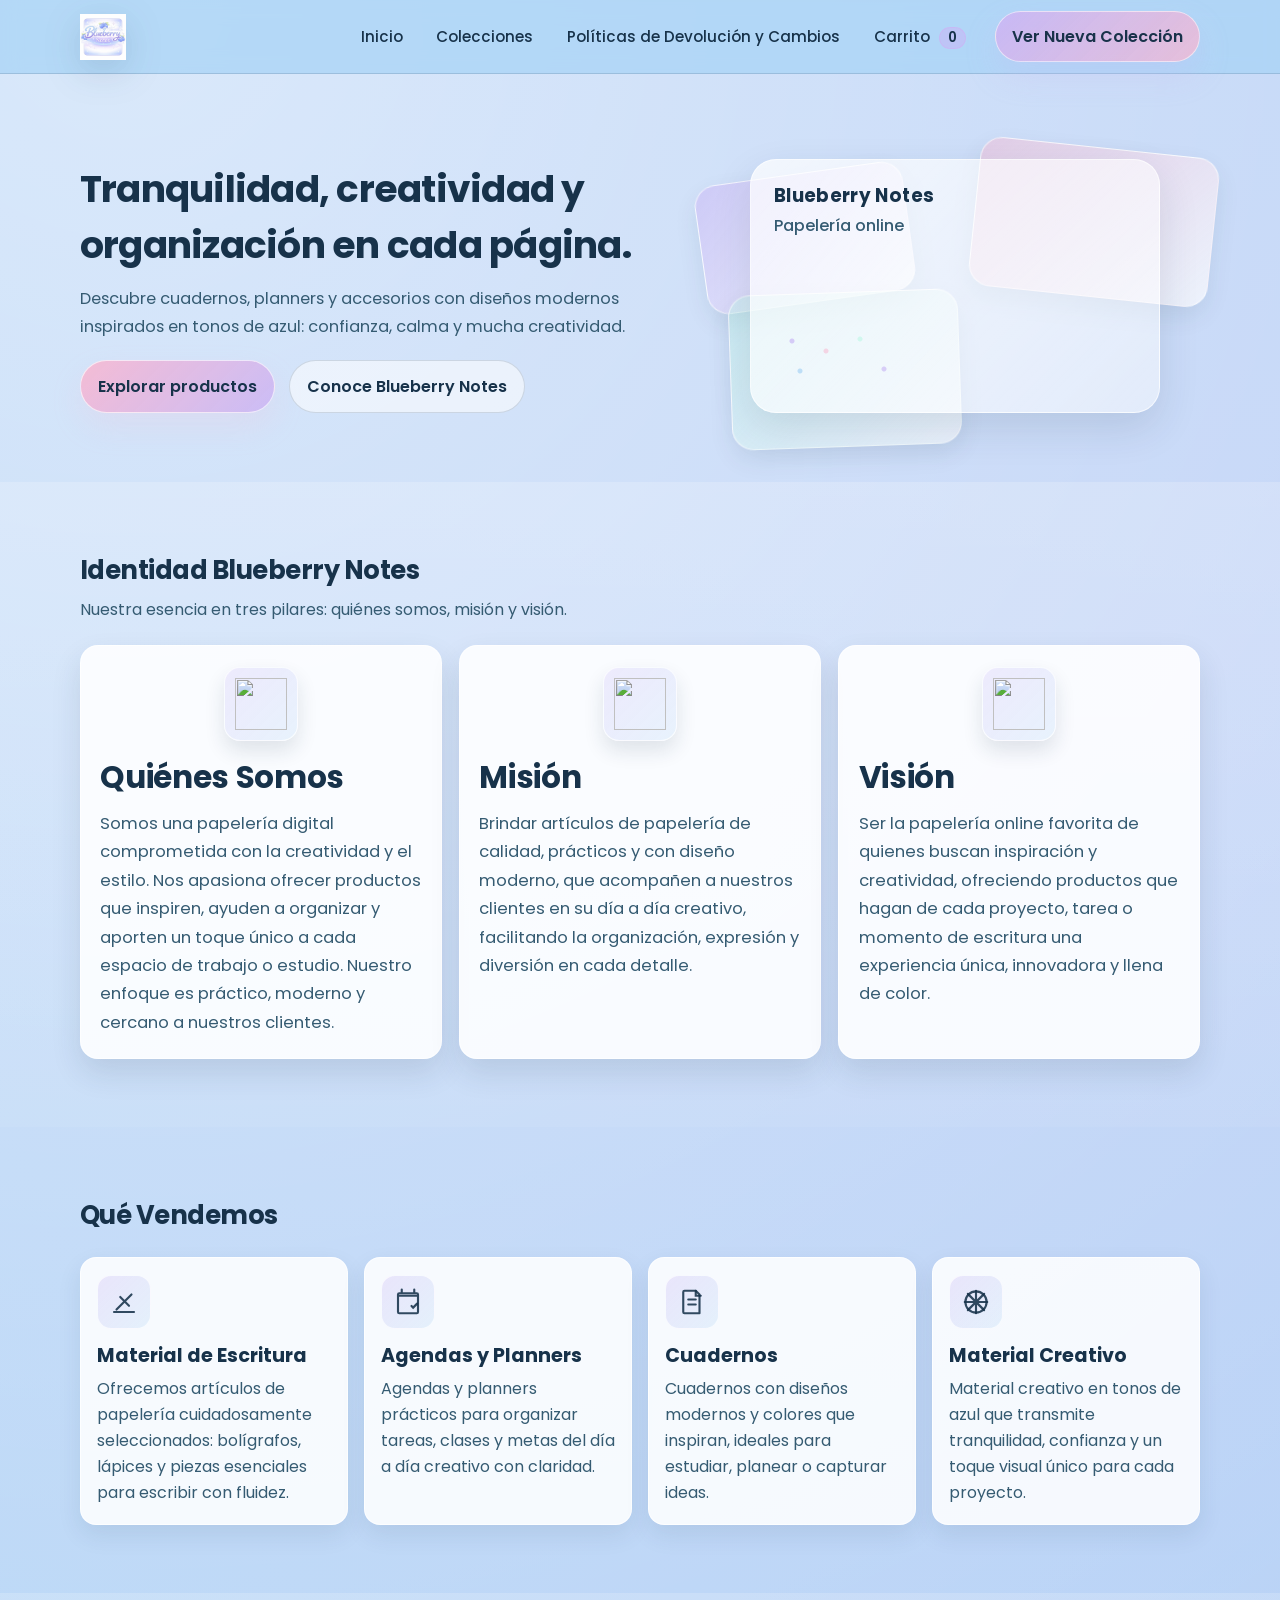
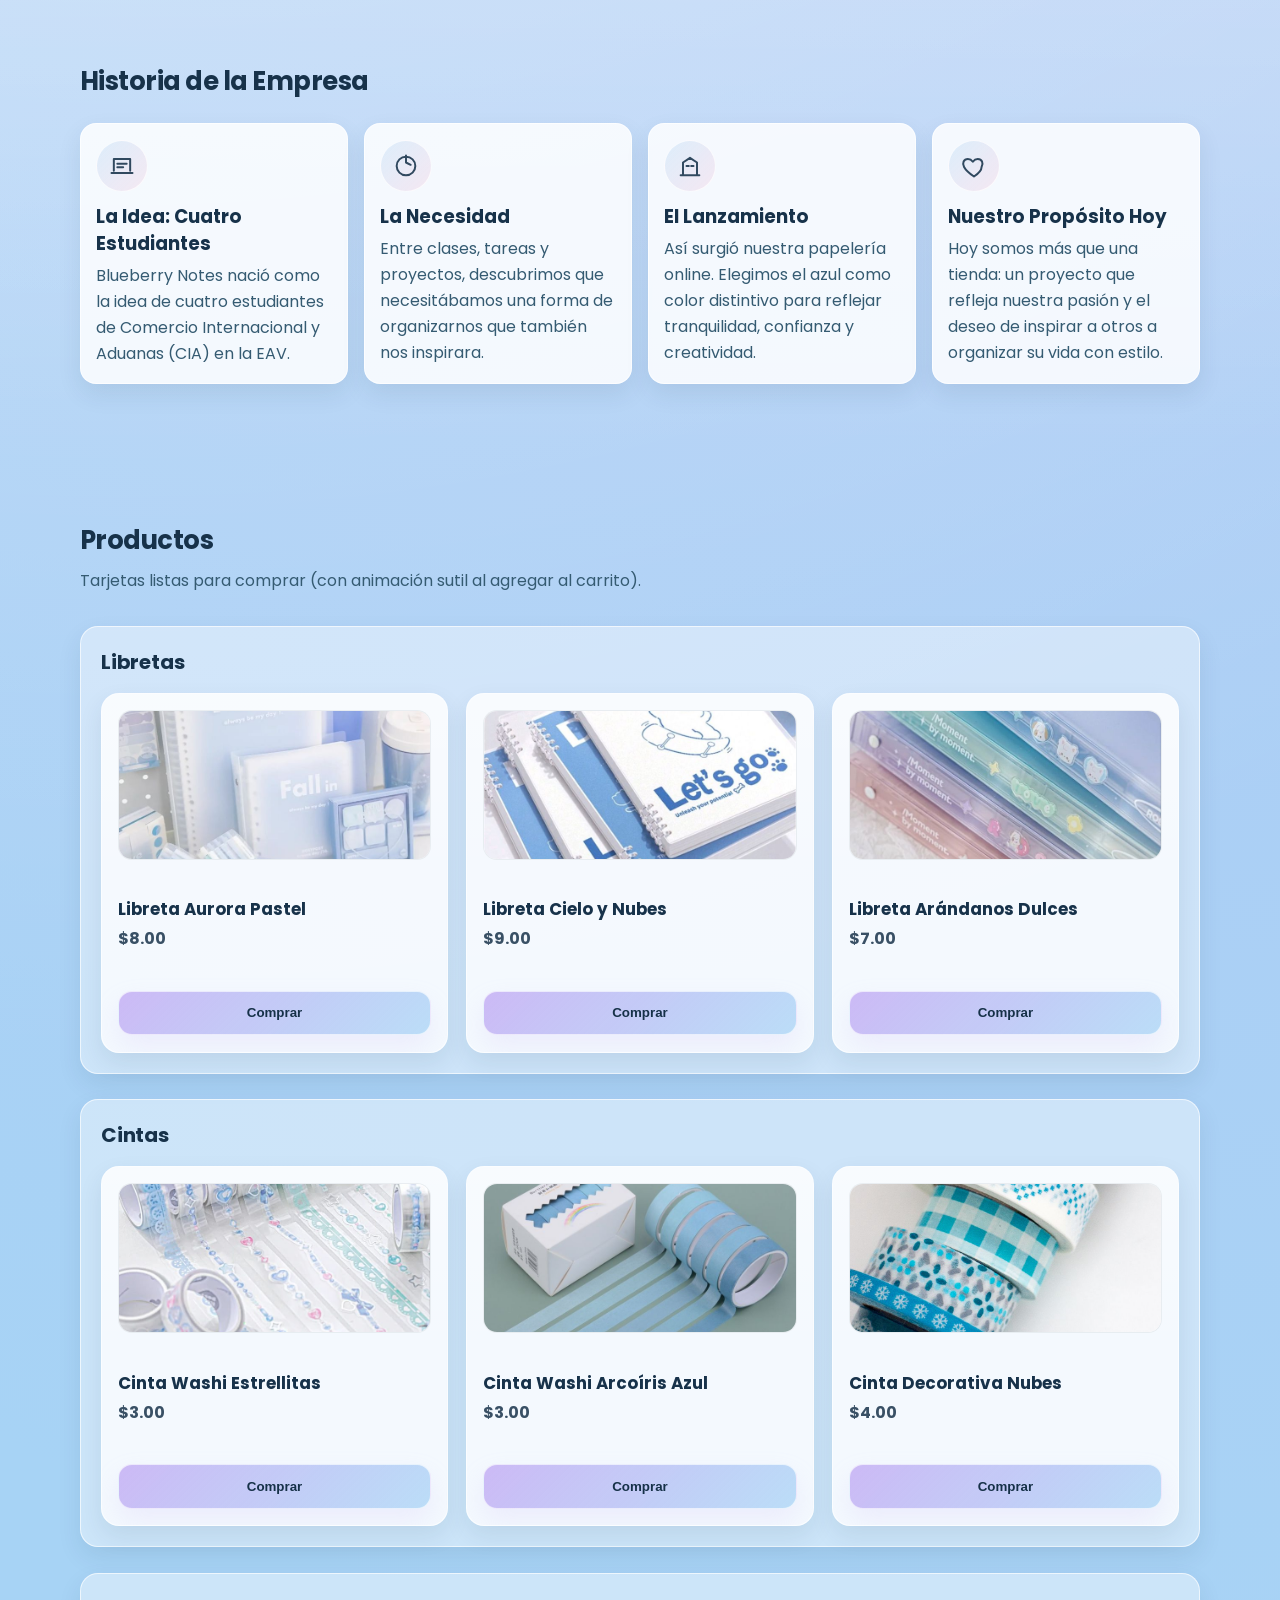
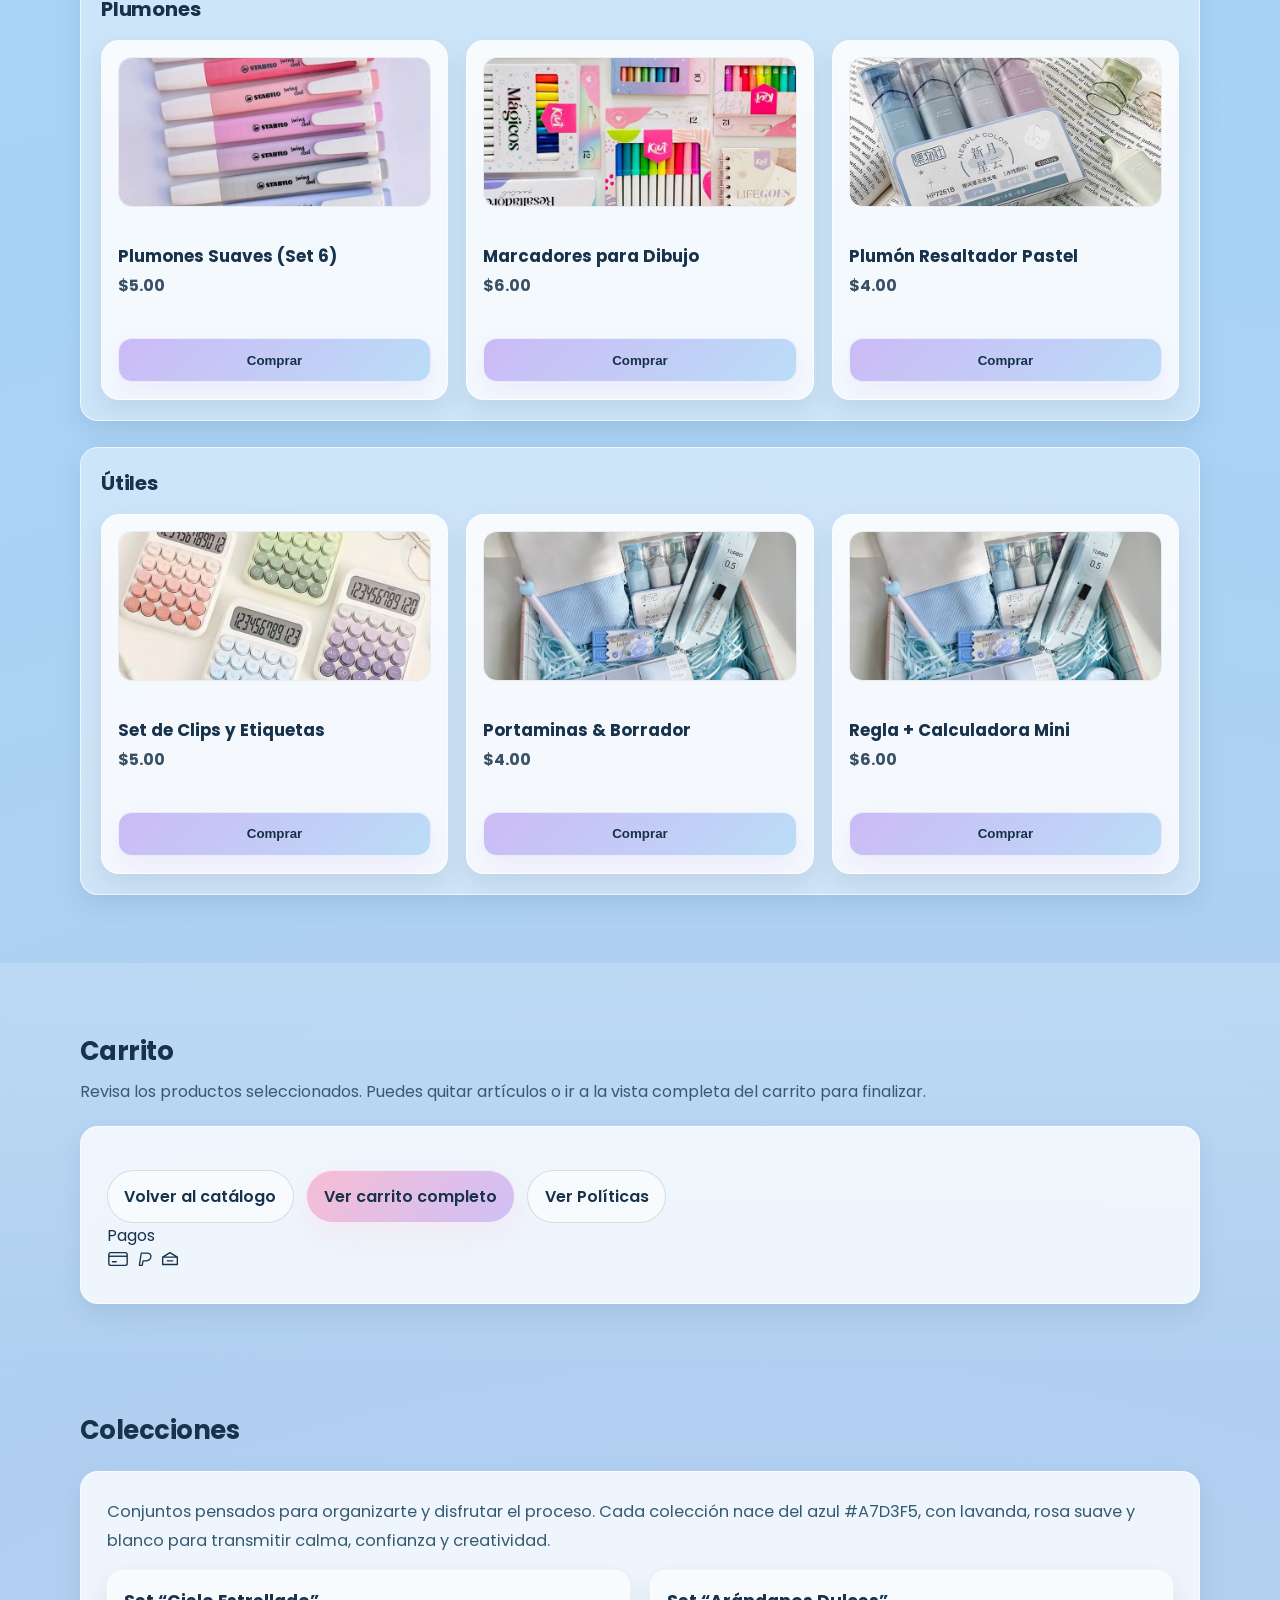
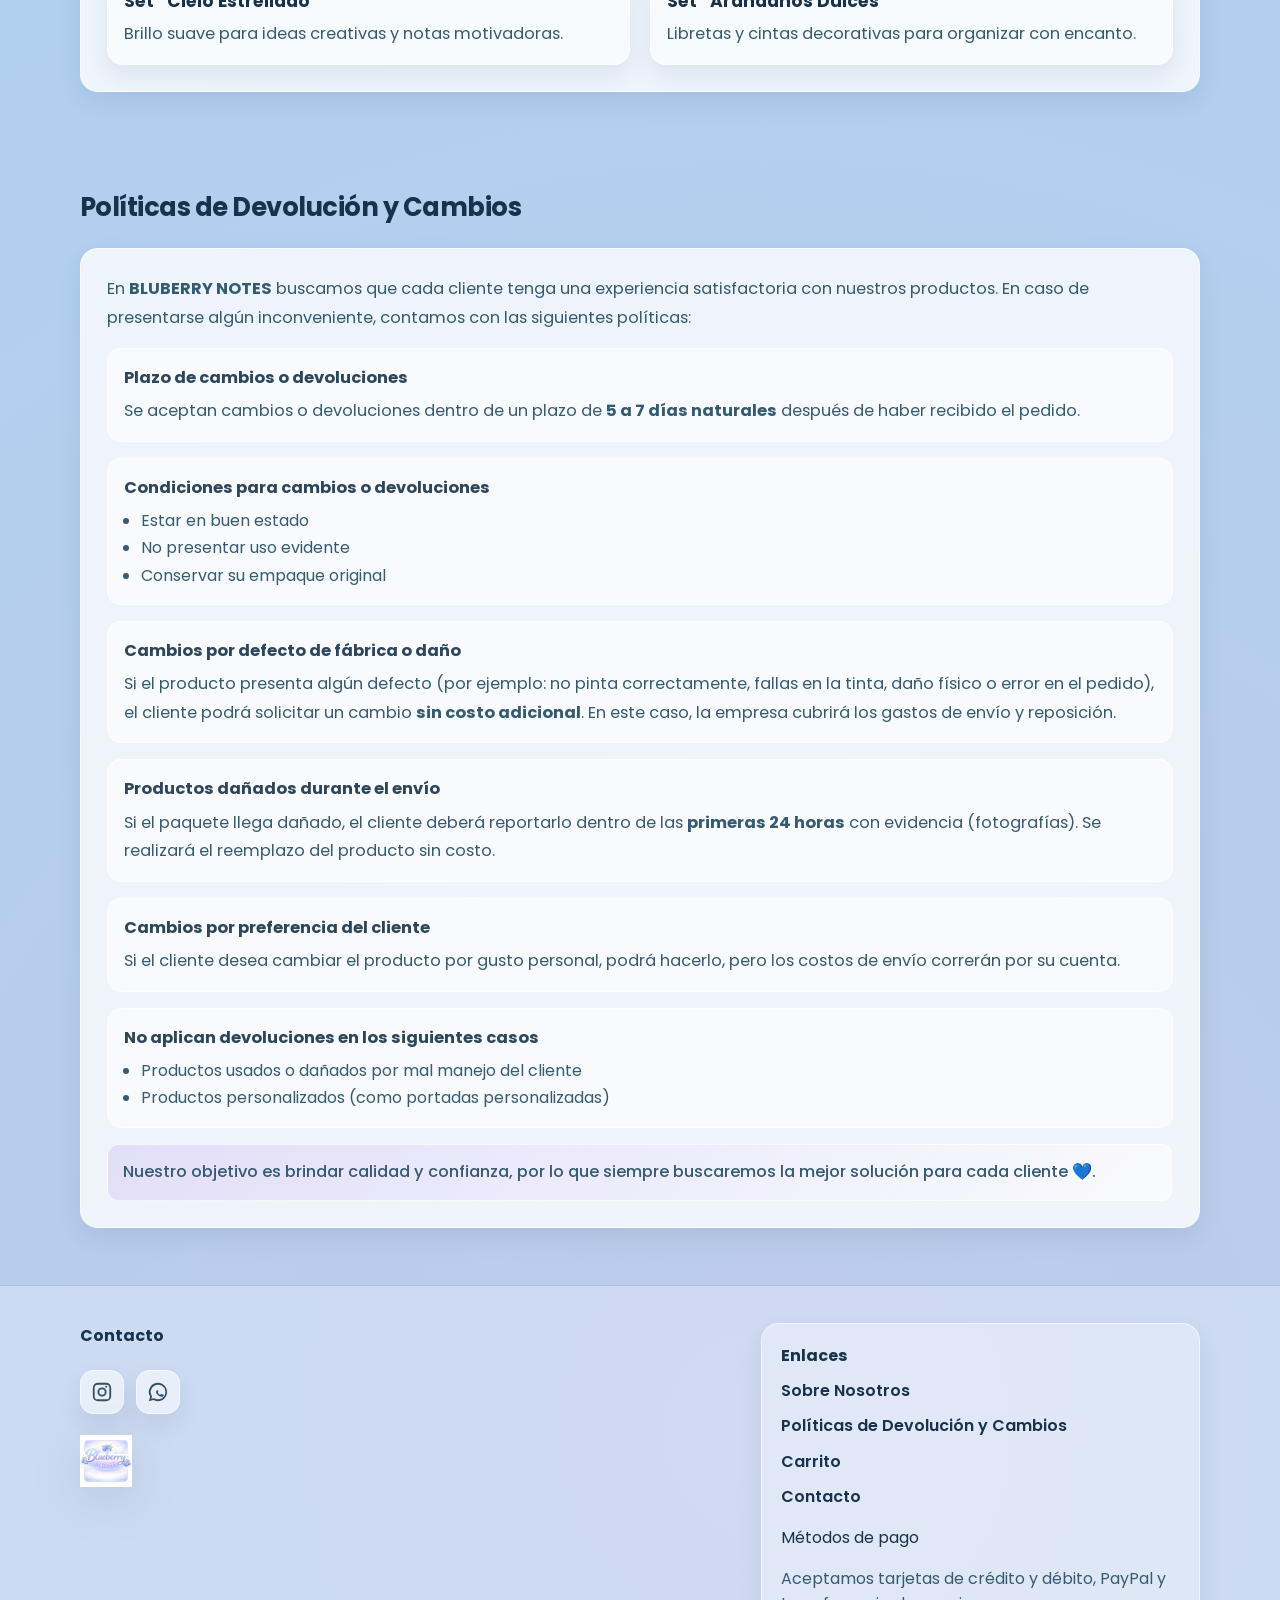
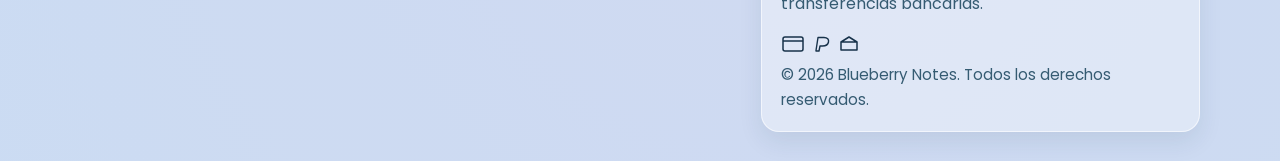
==== commit cb67f091: "justificacion de texto y mejoras de la seccion carrito" ====
--- a/index.html
+++ b/index.html
@@ -102,7 +102,7 @@
               </a>
             </li>
             <li>
-              <a class="nav-link cart-link" href="#carrito">
+              <a class="nav-link cart-link" href="carrito.html">
                 <span class="nav-ico" aria-hidden="true">
                   <svg viewBox="0 0 24 24" width="20" height="20">
                     <path
@@ -450,18 +450,45 @@
           <div class="section-heading reveal">
             <h2>Carrito</h2>
             <p>
-              Tu selección se mostrará aquí. Agrega productos desde el catálogo para
-              mantener tu experiencia simple y clara.
+              Revisa los productos seleccionados. Puedes quitar artículos o ir a la vista
+              completa del carrito para finalizar.
             </p>
           </div>
 
           <div class="panel panel-wide reveal">
-            <p id="cartSummary" class="muted">
-              Tu carrito está vacío. Agrega productos para comenzar.
-            </p>
+            <div id="cartItems" class="cart-items-wrap"></div>
+            <div id="cartTotalsPanel" class="cart-totals-panel" hidden>
+              <div class="cart-total-line">
+                <span>Total</span>
+                <strong id="cartTotalAmount">$0.00</strong>
+              </div>
+            </div>
             <div class="cart-cta">
               <a class="ghost-button" href="#productos">Volver al catálogo</a>
-              <a class="primary-button" href="#politicas">Ver Políticas</a>
+              <a class="primary-button" href="carrito.html">Ver carrito completo</a>
+              <a class="ghost-button" href="#politicas">Ver Políticas</a>
+            </div>
+            <div class="payment-methods payment-methods--compact" aria-label="Métodos de pago aceptados">
+              <span class="payment-methods-title">Pagos</span>
+              <div class="payment-icons">
+                <span class="payment-chip" title="Tarjeta de crédito o débito">
+                  <svg viewBox="0 0 24 24" width="22" height="22" aria-hidden="true">
+                    <rect x="2" y="5" width="20" height="14" rx="2" fill="none" stroke="currentColor" stroke-width="1.5" />
+                    <path d="M2 9h20" stroke="currentColor" stroke-width="1.5" />
+                    <path d="M6 15h4" stroke="currentColor" stroke-width="1.5" stroke-linecap="round" />
+                  </svg>
+                </span>
+                <span class="payment-chip" title="PayPal">
+                  <svg viewBox="0 0 24 24" width="22" height="22" aria-hidden="true">
+                    <path d="M7 19h3l1-5h2.5c3 0 5.5-1.5 6-4 .5-2.5-1-4.5-4.5-4.5H9l-2 13z" fill="none" stroke="currentColor" stroke-width="1.4" stroke-linejoin="round" />
+                  </svg>
+                </span>
+                <span class="payment-chip" title="Transferencia bancaria">
+                  <svg viewBox="0 0 24 24" width="22" height="22" aria-hidden="true">
+                    <path d="M4 10h16v8H4zM4 10l8-5 8 5M9 14h6" fill="none" stroke="currentColor" stroke-width="1.5" stroke-linecap="round" stroke-linejoin="round" />
+                  </svg>
+                </span>
+              </div>
             </div>
           </div>
         </div>
@@ -616,7 +643,32 @@
           <div class="footer-links">
             <a class="footer-link" href="#quienes-somos">Sobre Nosotros</a>
             <a class="footer-link" href="#politicas">Políticas de Devolución y Cambios</a>
+            <a class="footer-link" href="carrito.html">Carrito</a>
             <a class="footer-link" href="#contacto">Contacto</a>
+          </div>
+          <div class="payment-methods payment-methods--footer" aria-label="Métodos de pago">
+            <div class="payment-methods-title">Métodos de pago</div>
+            <p class="payment-methods-desc muted">
+              Aceptamos tarjetas de crédito y débito, PayPal y transferencias bancarias.
+            </p>
+            <div class="payment-icons">
+              <span class="payment-chip" title="Tarjetas">
+                <svg viewBox="0 0 24 24" width="24" height="24" aria-hidden="true">
+                  <rect x="2" y="5" width="20" height="14" rx="2" fill="none" stroke="currentColor" stroke-width="1.5" />
+                  <path d="M2 9h20" stroke="currentColor" stroke-width="1.5" />
+                </svg>
+              </span>
+              <span class="payment-chip" title="PayPal">
+                <svg viewBox="0 0 24 24" width="24" height="24" aria-hidden="true">
+                  <path d="M7 19h3l1-5h2.5c3 0 5.5-1.5 6-4 .5-2.5-1-4.5-4.5-4.5H9l-2 13z" fill="none" stroke="currentColor" stroke-width="1.4" stroke-linejoin="round" />
+                </svg>
+              </span>
+              <span class="payment-chip" title="Transferencia">
+                <svg viewBox="0 0 24 24" width="24" height="24" aria-hidden="true">
+                  <path d="M4 10h16v8H4zM4 10l8-5 8 5" fill="none" stroke="currentColor" stroke-width="1.5" stroke-linecap="round" stroke-linejoin="round" />
+                </svg>
+              </span>
+            </div>
           </div>
           <div class="muted footer-copy">
             © <span id="year"></span> Blueberry Notes. Todos los derechos reservados.
@@ -629,6 +681,7 @@
       Producto agregado al carrito
     </div>
 
+    <script src="js/cart.js"></script>
     <script>
       const $ = (sel) => document.querySelector(sel);
       const $$ = (sel) => Array.from(document.querySelectorAll(sel));
@@ -876,11 +929,33 @@
       }
 
       const catalog = document.getElementById("catalog");
-      let cartCount = 0;
 
       function formatPrice(n) {
         return "$" + n.toFixed(2);
       }
+
+      function syncCartTotals() {
+        const panel = document.getElementById("cartTotalsPanel");
+        const totalEl = document.getElementById("cartTotalAmount");
+        if (!window.BBNCart || !panel || !totalEl) return;
+        const n = BBNCart.getCount();
+        totalEl.textContent = BBNCart.formatPrice(BBNCart.getTotal());
+        panel.hidden = n === 0;
+      }
+
+      function refreshCartUI() {
+        if (!window.BBNCart) return;
+        BBNCart.updateBadge();
+        BBNCart.render("cartItems", { onChange: syncCartTotals });
+        syncCartTotals();
+      }
+
+      window.addEventListener("bbn-cart-updated", () => {
+        if (document.getElementById("cartItems")) {
+          BBNCart.render("cartItems", { onChange: syncCartTotals });
+          syncCartTotals();
+        }
+      });
 
       function showToast(msg) {
         const toast = document.getElementById("toast");
@@ -895,21 +970,6 @@
         showToast._t = window.setTimeout(() => toast.classList.remove("show"), 2200);
       }
 
-      function updateCartSummary() {
-        const summary = document.getElementById("cartSummary");
-        const countEl = document.getElementById("cartCount");
-        if (countEl) countEl.textContent = String(cartCount);
-
-        if (!summary) return;
-        if (cartCount === 0) {
-          summary.textContent = "Tu carrito está vacío. Agrega productos para comenzar.";
-          summary.classList.add("muted");
-        } else {
-          summary.textContent = `Tienes ${cartCount} producto${cartCount === 1 ? "" : "s"} en el carrito.`;
-          summary.classList.remove("muted");
-        }
-      }
-
       function renderCatalog() {
         if (!catalog) return;
         catalog.innerHTML = "";
@@ -959,8 +1019,14 @@
             `;
 
             card.querySelector(".add-to-cart").addEventListener("click", () => {
-              cartCount += 1;
-              updateCartSummary();
+              if (window.BBNCart) {
+                BBNCart.addItem({
+                  id: p.id,
+                  name: p.name,
+                  price: p.price,
+                  image: imgSrc,
+                });
+              }
               showToast("Producto agregado al carrito");
             });
 
@@ -972,7 +1038,7 @@
       }
 
       renderCatalog();
-      updateCartSummary();
+      refreshCartUI();
 
       // 3) Animación suave al hacer scroll
       const prefersReducedMotion =
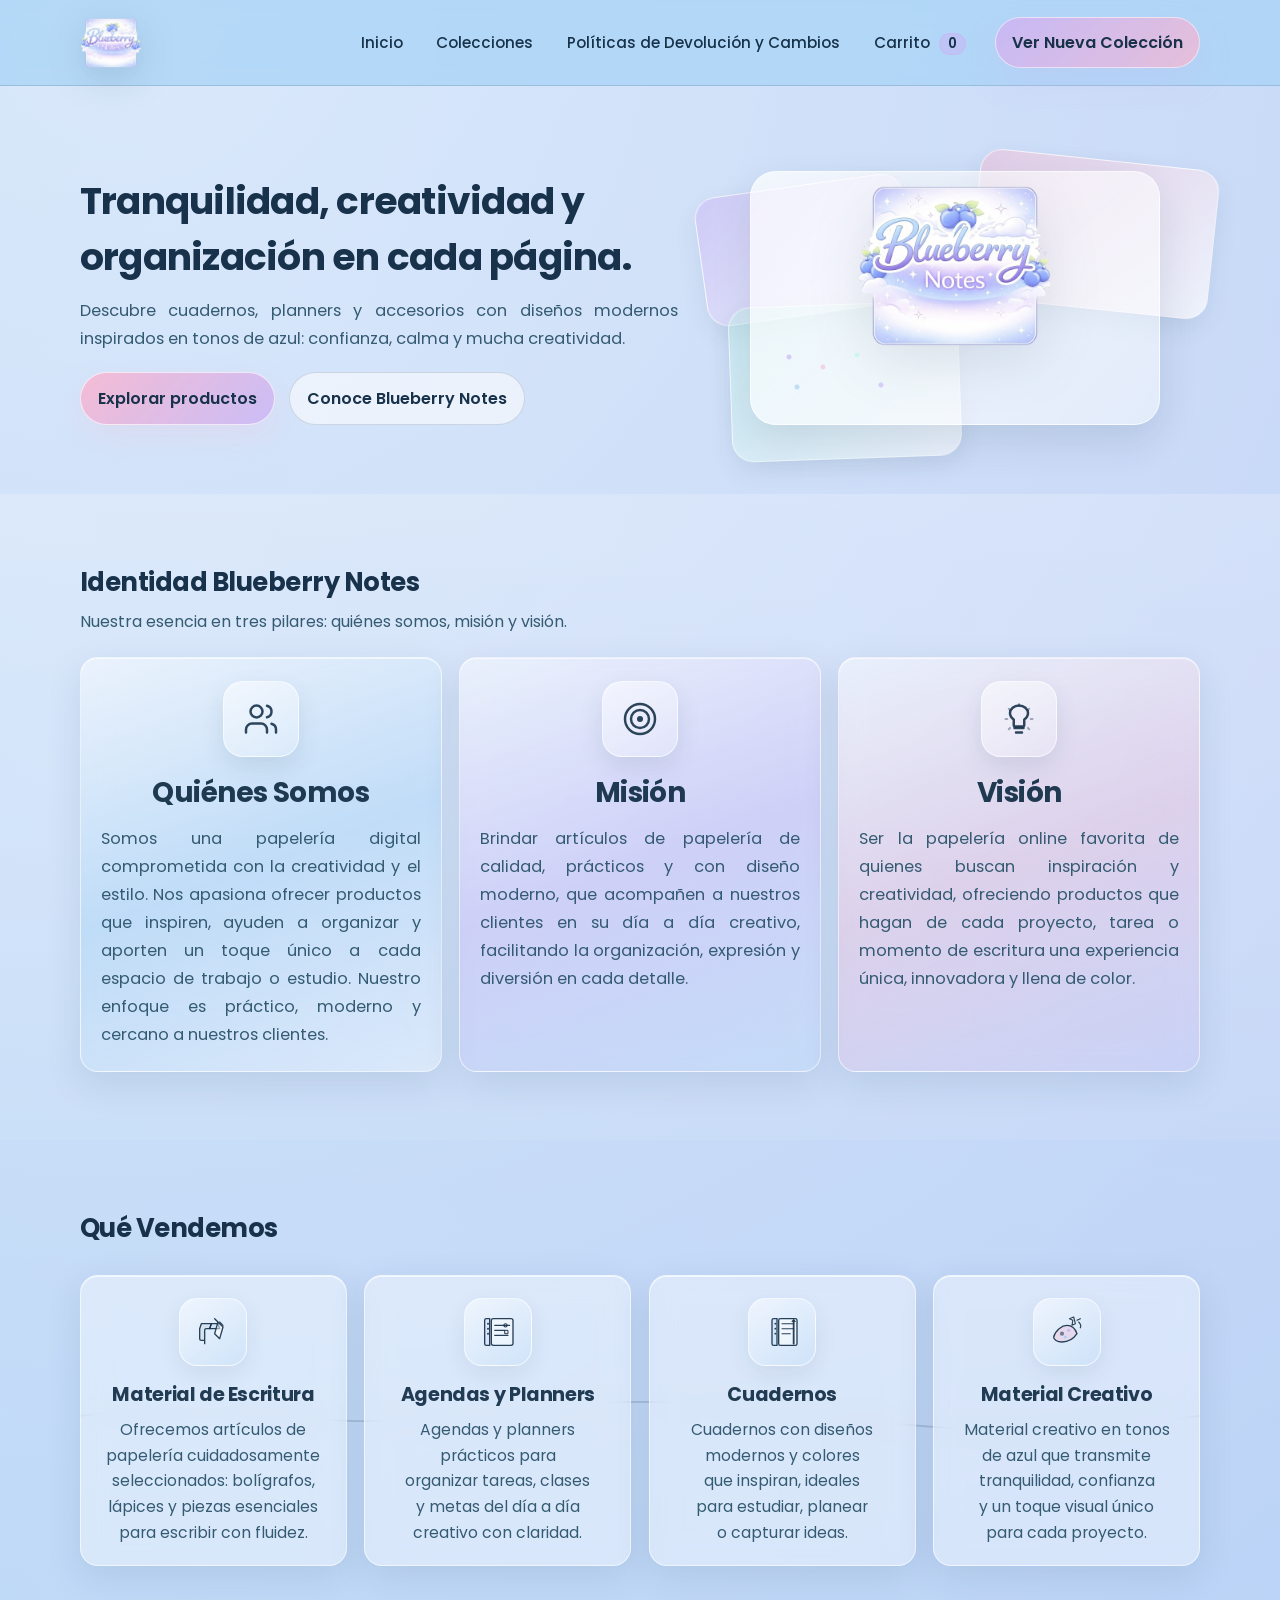
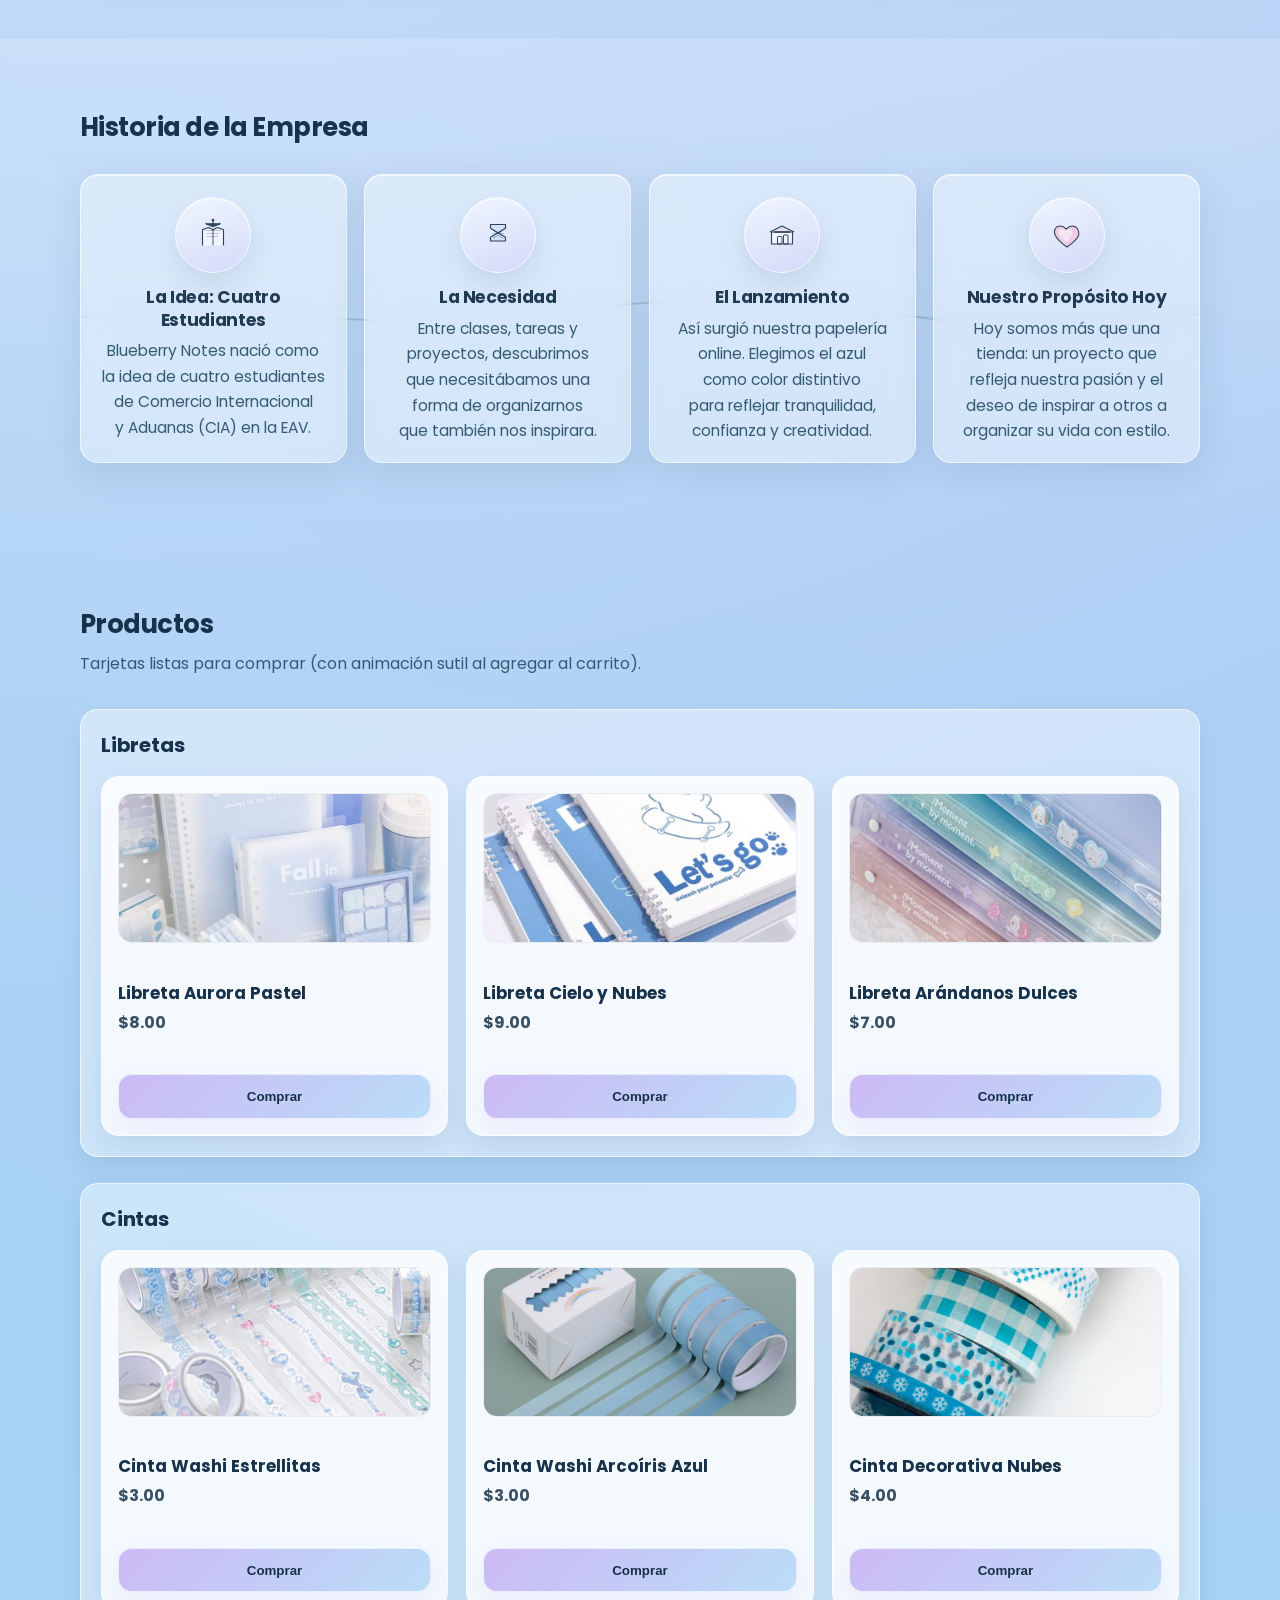
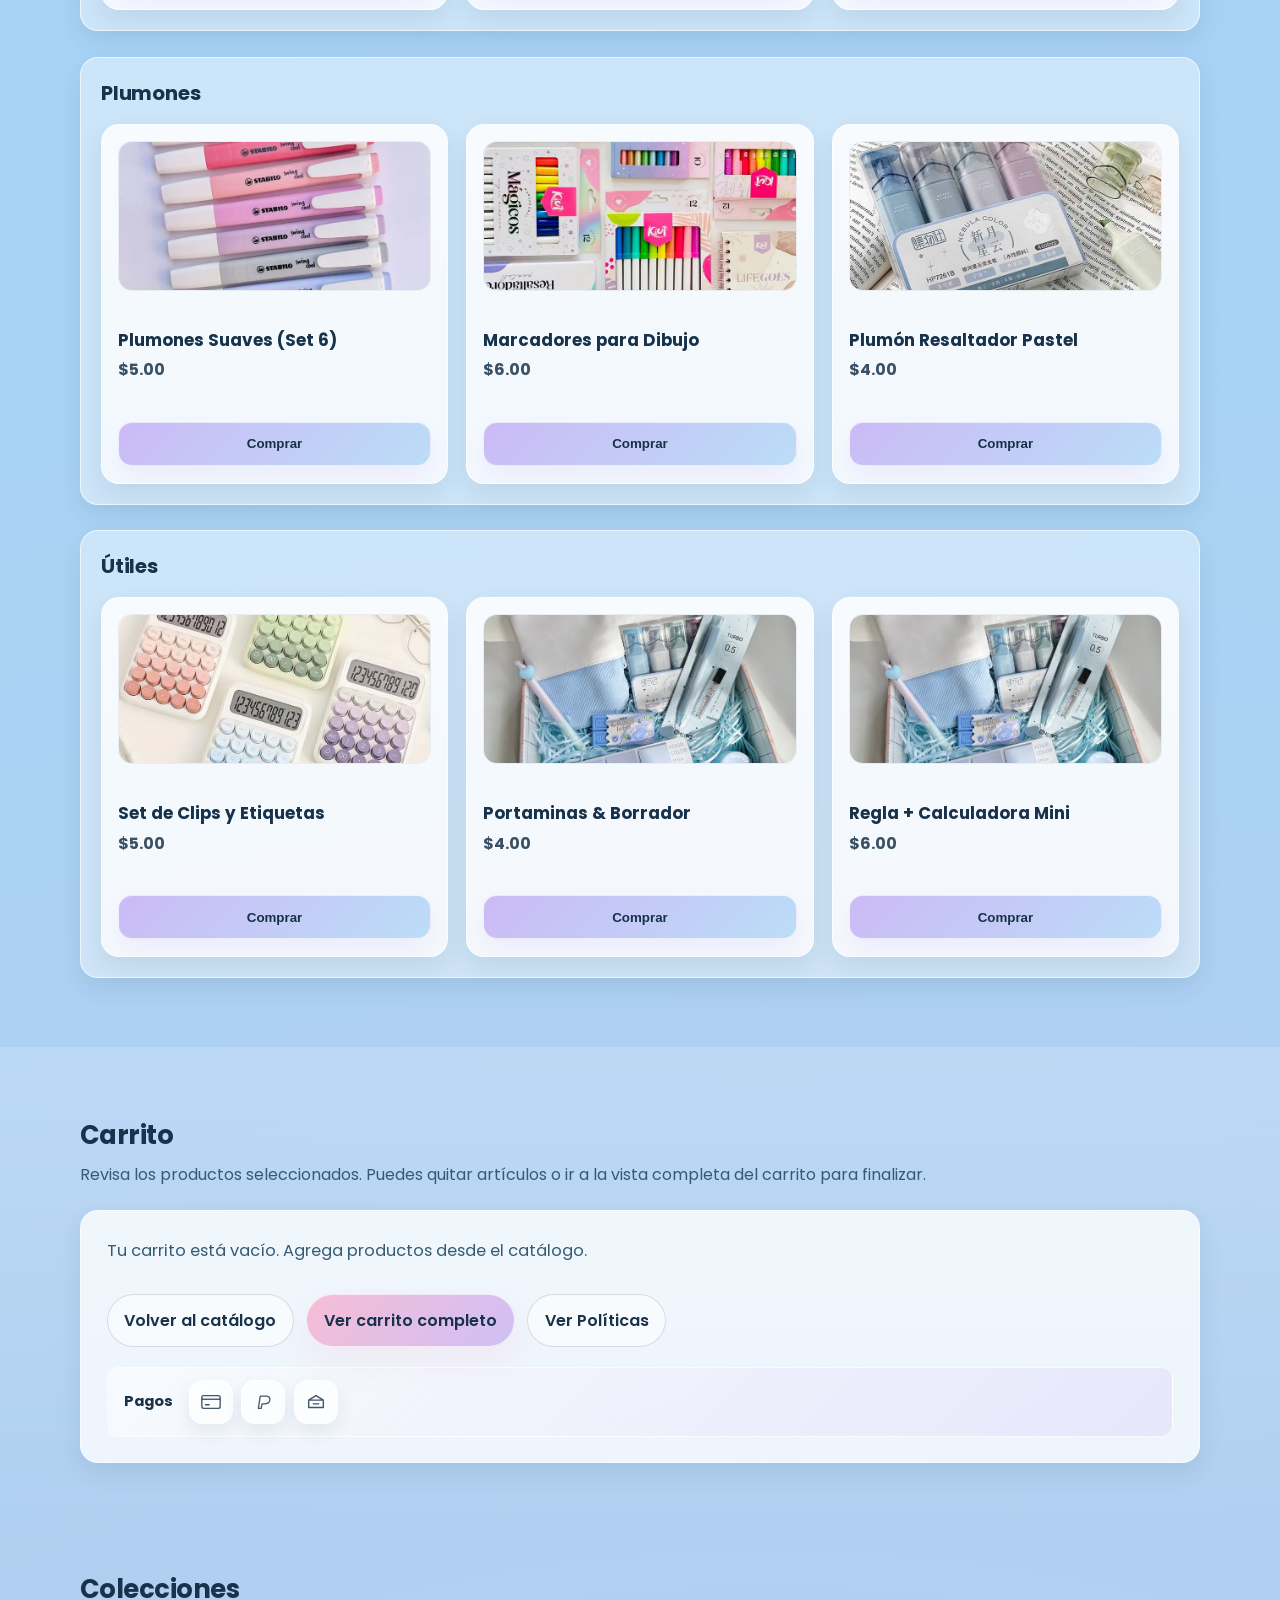
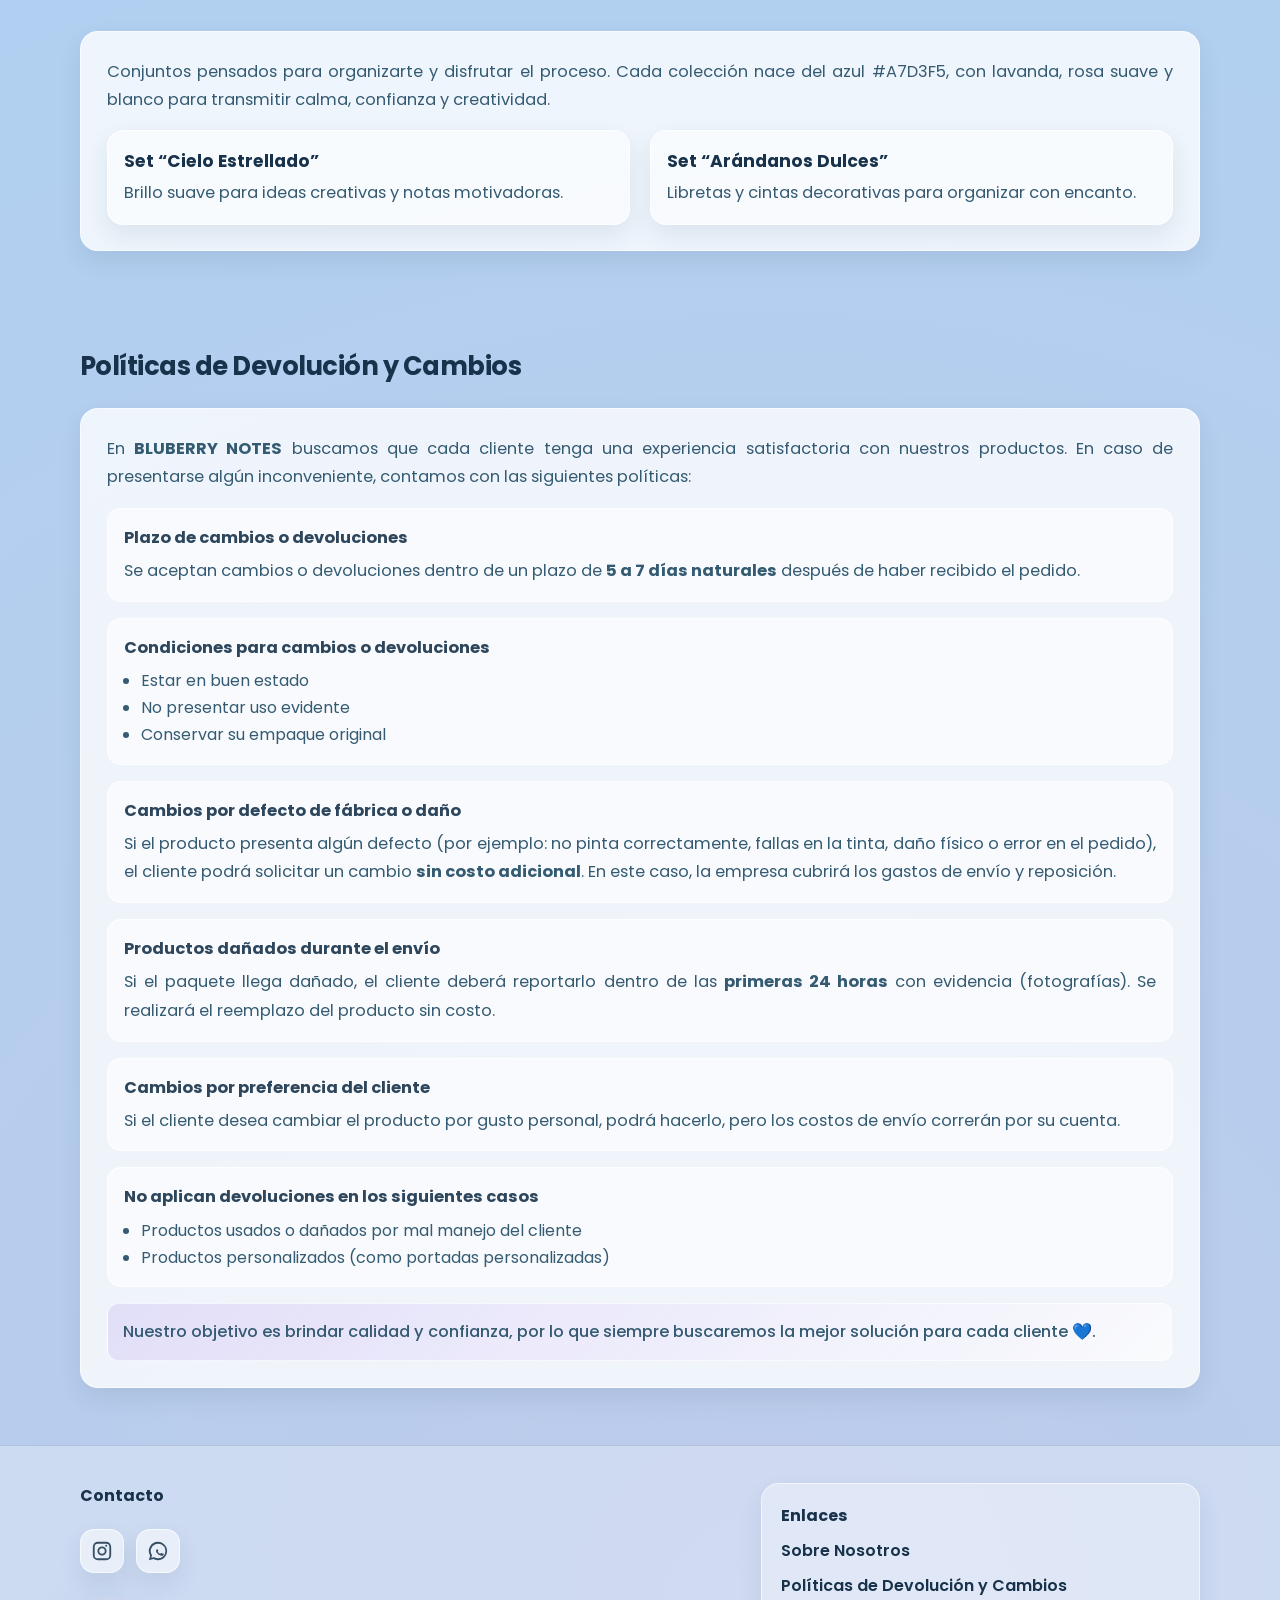
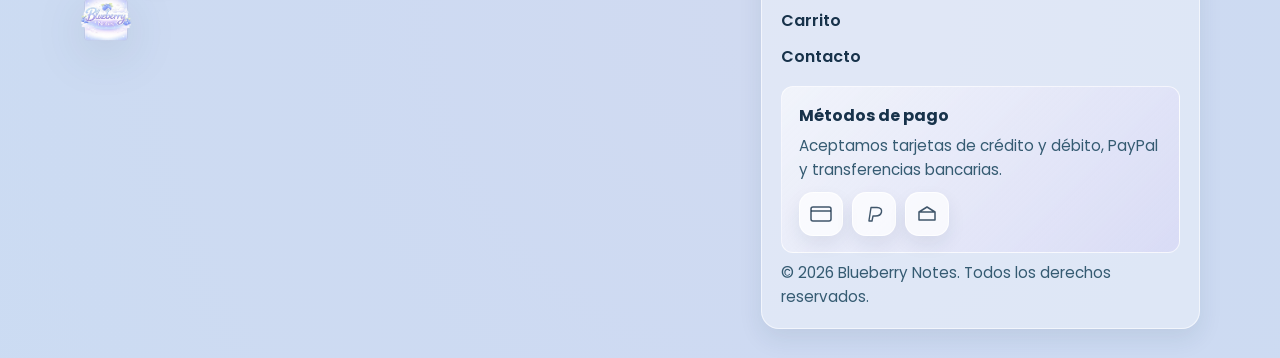
==== commit 4afaab5b: "implementacion de correcciones" ====
--- a/index.html
+++ b/index.html
@@ -169,9 +169,17 @@
             <div class="float-card float-2"></div>
             <div class="float-card float-3"></div>
             <div class="visual-surface">
-              <div class="visual-title">Blueberry Notes</div>
-              <div class="visual-subtitle">Papelería online</div>
-              <div class="visual-stars"></div>
+              <div class="visual-brand">
+                <img
+                  src="img/logo.png"
+                  alt=""
+                  class="hero-main-logo"
+                  width="280"
+                  height="120"
+                  decoding="async"
+                />
+              </div>
+              <div class="visual-stars" aria-hidden="true"></div>
             </div>
           </div>
         </div>
@@ -185,14 +193,21 @@
           </div>
 
           <div class="identity-grid">
-            <article class="identity-card reveal">
-              <div class="identity-icon" aria-hidden="true">
-                <img
-                  class="flaticon-animated"
-                  src="https://cdn-icons-gif.flaticon.com/7158/7158874.gif"
-                  alt=""
-                  loading="lazy"
-                />
+            <article class="identity-card identity-glass identity-card--pastel-sky reveal">
+              <div class="identity-icon-wrap">
+                <div class="identity-icon identity-icon--minimal" aria-hidden="true">
+                  <svg viewBox="0 0 24 24" width="36" height="36" fill="none" stroke="currentColor">
+                    <path
+                      stroke-width="1.65"
+                      stroke-linecap="round"
+                      stroke-linejoin="round"
+                      d="M16 21v-2a4 4 0 0 0-4-4H6a4 4 0 0 0-4 4v2"
+                    />
+                    <circle cx="9" cy="7" r="4" stroke-width="1.65" />
+                    <path stroke-width="1.65" stroke-linecap="round" stroke-linejoin="round" d="M22 21v-2a4 4 0 0 0-3-3.87" />
+                    <path stroke-width="1.65" stroke-linecap="round" stroke-linejoin="round" d="M16 3.13a4 4 0 0 1 0 7.75" />
+                  </svg>
+                </div>
               </div>
               <h3>Quiénes Somos</h3>
               <p>
@@ -203,14 +218,15 @@
               </p>
             </article>
 
-            <article class="identity-card reveal">
-              <div class="identity-icon" aria-hidden="true">
-                <img
-                  class="flaticon-animated"
-                  src="https://cdn-icons-gif.flaticon.com/6172/6172513.gif"
-                  alt=""
-                  loading="lazy"
-                />
+            <article class="identity-card identity-glass identity-card--pastel-lavender reveal">
+              <div class="identity-icon-wrap">
+                <div class="identity-icon identity-icon--minimal" aria-hidden="true">
+                  <svg viewBox="0 0 24 24" width="36" height="36" fill="none" stroke="currentColor">
+                    <circle cx="12" cy="12" r="10" stroke-width="1.65" />
+                    <circle cx="12" cy="12" r="6" stroke-width="1.65" />
+                    <circle cx="12" cy="12" r="2" fill="currentColor" stroke="none" />
+                  </svg>
+                </div>
               </div>
               <h3>Misión</h3>
               <p>
@@ -220,14 +236,25 @@
               </p>
             </article>
 
-            <article class="identity-card reveal">
-              <div class="identity-icon" aria-hidden="true">
-                <img
-                  class="flaticon-animated"
-                  src="https://cdn-icons-gif.flaticon.com/14251/14251514.gif"
-                  alt=""
-                  loading="lazy"
-                />
+            <article class="identity-card identity-glass identity-card--pastel-rose reveal">
+              <div class="identity-icon-wrap">
+                <div class="identity-icon identity-icon--minimal" aria-hidden="true">
+                  <svg viewBox="0 0 24 24" width="36" height="36" fill="none" stroke="currentColor">
+                    <path
+                      stroke-width="1.65"
+                      stroke-linecap="round"
+                      stroke-linejoin="round"
+                      d="M12 3c-3.3 0-6 2.25-6 5.05 0 1.75 1 3.35 2.5 4.25V16a1 1 0 0 0 1 1h5a1 1 0 0 0 1-1v-3.7c1.5-.9 2.5-2.5 2.5-4.25C18 5.25 15.3 3 12 3Z"
+                    />
+                    <path stroke-width="1.65" stroke-linecap="round" d="M9 18h6M10 21h4" />
+                    <path
+                      stroke-width="1.35"
+                      stroke-linecap="round"
+                      d="M12 2v1.2M5.2 5.2l.85.85M3 12h1.2M5.2 18.8l.85-.85M18.8 5.2l-.85.85M21 12h-1.2M18.8 18.8l-.85-.85"
+                      opacity="0.42"
+                    />
+                  </svg>
+                </div>
               </div>
               <h3>Visión</h3>
               <p>
@@ -240,196 +267,340 @@
         </div>
       </section>
 
-      <section id="que-vendemos" class="section">
+      <section id="que-vendemos" class="section section-glass-blocks">
         <div class="container">
           <div class="section-heading reveal">
             <h2>Qué Vendemos</h2>
           </div>
 
-          <div class="what-grid">
-            <article class="what-card reveal">
-              <div class="what-icon" aria-hidden="true">
-                <svg viewBox="0 0 24 24">
-                  <path
-                    d="M4 20h16M6 18l5-5M11 13l2-2M13 11l5-5M9 8l7 7"
-                    fill="none"
-                    stroke="currentColor"
-                    stroke-width="1.7"
-                    stroke-linecap="round"
-                    stroke-linejoin="round"
-                  />
-                </svg>
-              </div>
-              <h3>Material de Escritura</h3>
-              <p>
-                Ofrecemos artículos de papelería cuidadosamente seleccionados: bolígrafos,
-                lápices y piezas esenciales para escribir con fluidez.
-              </p>
-            </article>
-
-            <article class="what-card reveal">
-              <div class="what-icon" aria-hidden="true">
-                <svg viewBox="0 0 24 24">
-                  <path
-                    d="M7 2v3M17 2v3M4 7h16M5 5h14a1 1 0 0 1 1 1v14a1 1 0 0 1-1 1H5a1 1 0 0 1-1-1V6a1 1 0 0 1 1-1Z"
-                    fill="none"
-                    stroke="currentColor"
-                    stroke-width="1.7"
-                    stroke-linecap="round"
-                    stroke-linejoin="round"
-                  />
-                  <path
-                    d="m14.8 15.2 1.3 1.3 3.2-3.2"
-                    fill="none"
-                    stroke="currentColor"
-                    stroke-width="1.7"
-                    stroke-linecap="round"
-                  />
-                </svg>
-              </div>
-              <h3>Agendas y Planners</h3>
-              <p>
-                Agendas y planners prácticos para organizar tareas, clases y metas del día a día
-                creativo con claridad.
-              </p>
-            </article>
-
-            <article class="what-card reveal">
-              <div class="what-icon" aria-hidden="true">
-                <svg viewBox="0 0 24 24">
-                  <path
-                    d="M6 3h9l3 3v15H6a1 1 0 0 1-1-1V4a1 1 0 0 1 1-1Z"
-                    fill="none"
-                    stroke="currentColor"
-                    stroke-width="1.7"
-                    stroke-linecap="round"
-                    stroke-linejoin="round"
-                  />
-                  <path
-                    d="M15 3v4h4M9 10h6M9 14h6"
-                    fill="none"
-                    stroke="currentColor"
-                    stroke-width="1.7"
-                    stroke-linecap="round"
-                  />
-                </svg>
-              </div>
-              <h3>Cuadernos</h3>
-              <p>
-                Cuadernos con diseños modernos y colores que inspiran, ideales para estudiar,
-                planear o capturar ideas.
-              </p>
-            </article>
-
-            <article class="what-card reveal">
-              <div class="what-icon" aria-hidden="true">
-                <svg viewBox="0 0 24 24">
-                  <path
-                    d="M12 3v18M3 12h18M5.5 5.5l13 13M18.5 5.5l-13 13"
-                    fill="none"
-                    stroke="currentColor"
-                    stroke-width="1.7"
-                    stroke-linecap="round"
-                  />
-                  <circle cx="12" cy="12" r="8.5" fill="none" stroke="currentColor" stroke-width="1.7" />
-                </svg>
-              </div>
-              <h3>Material Creativo</h3>
-              <p>
-                Material creativo en tonos de azul que transmite tranquilidad, confianza y un
-                toque visual único para cada proyecto.
-              </p>
-            </article>
+          <div class="glass-cards-wrap glass-cards-wrap--what">
+            <svg
+              class="flow-line flow-line--what"
+              viewBox="0 0 1200 56"
+              preserveAspectRatio="none"
+              aria-hidden="true"
+            >
+              <path
+                d="M0 28 C 150 8, 250 48, 400 28 S 650 8, 800 28 S 1050 48, 1200 28"
+                fill="none"
+                stroke="rgba(23, 50, 74, 0.2)"
+                stroke-width="2"
+                stroke-linecap="round"
+              />
+            </svg>
+            <div class="what-grid">
+              <article class="what-card glass-card reveal">
+                <div class="what-icon-wrap">
+                  <div class="what-icon glass-icon-frost" aria-hidden="true">
+                    <svg viewBox="0 0 48 48" width="40" height="40" fill="none">
+                      <path
+                        d="M14 38V22c0-1.1.9-2 2-2h4l2-6H10l-2 6v12c0 1.1.9 2 2 2h4Z"
+                        stroke="currentColor"
+                        stroke-width="1.6"
+                        stroke-linejoin="round"
+                        fill="rgba(23,50,74,0.06)"
+                      />
+                      <path
+                        d="M22 14h8l2 6h-12l2-6Z"
+                        stroke="currentColor"
+                        stroke-width="1.6"
+                        stroke-linejoin="round"
+                        fill="rgba(167,211,245,0.25)"
+                      />
+                      <path
+                        d="M26 8l10 10-4 14-6-6 4-14Z"
+                        stroke="currentColor"
+                        stroke-width="1.6"
+                        stroke-linejoin="round"
+                        fill="rgba(255,255,255,0.5)"
+                      />
+                      <path d="M32 12l4 4" stroke="currentColor" stroke-width="1.4" stroke-linecap="round" />
+                    </svg>
+                  </div>
+                </div>
+                <h3>Material de Escritura</h3>
+                <p>
+                  Ofrecemos artículos de papelería cuidadosamente seleccionados: bolígrafos,
+                  lápices y piezas esenciales para escribir con fluidez.
+                </p>
+              </article>
+
+              <article class="what-card glass-card reveal">
+                <div class="what-icon-wrap">
+                  <div class="what-icon glass-icon-frost" aria-hidden="true">
+                    <svg viewBox="0 0 48 48" width="40" height="40" fill="none">
+                      <path
+                        d="M10 8h4v32H10c-1.1 0-2-.9-2-2V10c0-1.1.9-2 2-2Z"
+                        stroke="currentColor"
+                        stroke-width="1.6"
+                        fill="rgba(201,182,245,0.15)"
+                      />
+                      <circle cx="12" cy="14" r="1.2" fill="currentColor" />
+                      <circle cx="12" cy="20" r="1.2" fill="currentColor" />
+                      <circle cx="12" cy="26" r="1.2" fill="currentColor" />
+                      <rect
+                        x="16"
+                        y="8"
+                        width="26"
+                        height="32"
+                        rx="2.5"
+                        stroke="currentColor"
+                        stroke-width="1.6"
+                        fill="rgba(255,255,255,0.45)"
+                      />
+                      <path d="M20 16h18M20 22h12M20 28h16" stroke="currentColor" stroke-width="1.4" stroke-linecap="round" />
+                      <circle cx="33" cy="16" r="2" stroke="currentColor" stroke-width="1.3" />
+                      <path d="M32 22h4v4h-4z" stroke="currentColor" stroke-width="1.2" fill="rgba(247,183,208,0.35)" />
+                    </svg>
+                  </div>
+                </div>
+                <h3>Agendas y Planners</h3>
+                <p>
+                  Agendas y planners prácticos para organizar tareas, clases y metas del día a día
+                  creativo con claridad.
+                </p>
+              </article>
+
+              <article class="what-card glass-card reveal">
+                <div class="what-icon-wrap">
+                  <div class="what-icon glass-icon-frost" aria-hidden="true">
+                    <svg viewBox="0 0 48 48" width="40" height="40" fill="none">
+                      <path
+                        d="M14 8h4v32H14c-1.1 0-2-.9-2-2V10c0-1.1.9-2 2-2Z"
+                        stroke="currentColor"
+                        stroke-width="1.6"
+                        fill="rgba(167,211,245,0.2)"
+                      />
+                      <circle cx="16" cy="14" r="1.1" fill="currentColor" />
+                      <circle cx="16" cy="20" r="1.1" fill="currentColor" />
+                      <circle cx="16" cy="26" r="1.1" fill="currentColor" />
+                      <rect
+                        x="20"
+                        y="8"
+                        width="22"
+                        height="32"
+                        rx="2"
+                        stroke="currentColor"
+                        stroke-width="1.6"
+                        fill="rgba(255,255,255,0.5)"
+                      />
+                      <path d="M24 14h14M24 20h14M24 26h10" stroke="currentColor" stroke-width="1.3" stroke-linecap="round" />
+                      <path
+                        d="M38 10v28"
+                        stroke="currentColor"
+                        stroke-width="2.2"
+                        stroke-linecap="round"
+                        fill="none"
+                      />
+                      <path d="M38 8l-3 4h6l-3-4Z" fill="currentColor" opacity="0.85" />
+                    </svg>
+                  </div>
+                </div>
+                <h3>Cuadernos</h3>
+                <p>
+                  Cuadernos con diseños modernos y colores que inspiran, ideales para estudiar,
+                  planear o capturar ideas.
+                </p>
+              </article>
+
+              <article class="what-card glass-card reveal">
+                <div class="what-icon-wrap">
+                  <div class="what-icon glass-icon-frost" aria-hidden="true">
+                    <svg viewBox="0 0 48 48" width="40" height="40" fill="none">
+                      <path
+                        d="M8 30c2-8 10-14 16-14s10 4 12 10c-4 6-10 10-18 10-6 0-10-3-10-6Z"
+                        stroke="currentColor"
+                        stroke-width="1.6"
+                        stroke-linejoin="round"
+                        fill="rgba(247,183,208,0.35)"
+                      />
+                      <circle cx="18" cy="26" r="2.5" fill="rgba(23,50,74,0.55)" />
+                      <circle cx="26" cy="22" r="2" fill="rgba(201,182,245,0.9)" />
+                      <circle cx="22" cy="30" r="1.8" fill="rgba(167,211,245,0.95)" />
+                      <path
+                        d="M32 6l2 8-4 2 1-6-4-2 5-2Z"
+                        stroke="currentColor"
+                        stroke-width="1.4"
+                        stroke-linejoin="round"
+                        fill="rgba(255,255,255,0.65)"
+                      />
+                      <path
+                        d="M38 12c2 2 3 5 2 7M36 10l4-2"
+                        stroke="currentColor"
+                        stroke-width="1.4"
+                        stroke-linecap="round"
+                      />
+                    </svg>
+                  </div>
+                </div>
+                <h3>Material Creativo</h3>
+                <p>
+                  Material creativo en tonos de azul que transmite tranquilidad, confianza y un
+                  toque visual único para cada proyecto.
+                </p>
+              </article>
+            </div>
           </div>
         </div>
       </section>
 
-      <section id="historia" class="section section-plain">
+      <section id="historia" class="section section-plain section-glass-blocks">
         <div class="container">
           <div class="section-heading reveal">
             <h2>Historia de la Empresa</h2>
           </div>
 
-          <div class="story-grid">
-            <article class="story-card reveal">
-              <div class="story-icon" aria-hidden="true">
-                <svg viewBox="0 0 24 24">
-                  <path
-                    d="M3 18h18M5 16V6h14v10M8 10h8M8 13h5"
-                    fill="none"
-                    stroke="currentColor"
-                    stroke-width="1.7"
-                    stroke-linecap="round"
-                    stroke-linejoin="round"
-                  />
-                </svg>
-              </div>
-              <h3>La Idea: Cuatro Estudiantes</h3>
-              <p>
-                Blueberry Notes nació como la idea de cuatro estudiantes de Comercio Internacional
-                y Aduanas (CIA) en la EAV.
-              </p>
-            </article>
-
-            <article class="story-card reveal">
-              <div class="story-icon" aria-hidden="true">
-                <svg viewBox="0 0 24 24">
-                  <path
-                    d="M12 3v6l4 2M20 12a8 8 0 1 1-16 0 8 8 0 0 1 16 0Z"
-                    fill="none"
-                    stroke="currentColor"
-                    stroke-width="1.7"
-                    stroke-linecap="round"
-                    stroke-linejoin="round"
-                  />
-                </svg>
-              </div>
-              <h3>La Necesidad</h3>
-              <p>
-                Entre clases, tareas y proyectos, descubrimos que necesitábamos una forma de
-                organizarnos que también nos inspirara.
-              </p>
-            </article>
-
-            <article class="story-card reveal">
-              <div class="story-icon" aria-hidden="true">
-                <svg viewBox="0 0 24 24">
-                  <path
-                    d="M4 20h16M6 20V9l6-4 6 4v11M9 12h2M13 12h2"
-                    fill="none"
-                    stroke="currentColor"
-                    stroke-width="1.7"
-                    stroke-linecap="round"
-                    stroke-linejoin="round"
-                  />
-                </svg>
-              </div>
-              <h3>El Lanzamiento</h3>
-              <p>
-                Así surgió nuestra papelería online. Elegimos el azul como color distintivo para
-                reflejar tranquilidad, confianza y creatividad.
-              </p>
-            </article>
-
-            <article class="story-card reveal">
-              <div class="story-icon" aria-hidden="true">
-                <svg viewBox="0 0 24 24">
-                  <path
-                    d="M12 21s-6.5-4.35-8.5-8.15C1.65 9.4 3.2 6 6.8 6c2.02 0 3.22 1.02 4.2 2.35C11.98 7.02 13.18 6 15.2 6c3.6 0 5.15 3.4 3.3 6.85C18.5 16.65 12 21 12 21Z"
-                    fill="none"
-                    stroke="currentColor"
-                    stroke-width="1.7"
-                    stroke-linecap="round"
-                    stroke-linejoin="round"
-                  />
-                </svg>
-              </div>
-              <h3>Nuestro Propósito Hoy</h3>
-              <p>
-                Hoy somos más que una tienda: un proyecto que refleja nuestra pasión y el deseo de
-                inspirar a otros a organizar su vida con estilo.
-              </p>
-            </article>
+          <div class="glass-cards-wrap glass-cards-wrap--story">
+            <svg
+              class="flow-line flow-line--story"
+              viewBox="0 0 1200 56"
+              preserveAspectRatio="none"
+              aria-hidden="true"
+            >
+              <path
+                d="M0 30 C 180 10, 320 50, 480 28 S 720 6, 900 30 S 1080 48, 1200 26"
+                fill="none"
+                stroke="rgba(23, 50, 74, 0.2)"
+                stroke-width="2"
+                stroke-linecap="round"
+              />
+            </svg>
+            <div class="story-grid">
+              <article class="story-card glass-card reveal">
+                <div class="story-icon-wrap">
+                  <div class="story-icon-ring glass-icon-frost glass-icon-frost--round" aria-hidden="true">
+                    <svg viewBox="0 0 48 48" width="36" height="36" fill="none">
+                      <path
+                        d="M10 38V17l8-3 6 3 6-3 8 3v21"
+                        stroke="currentColor"
+                        stroke-width="1.5"
+                        stroke-linejoin="round"
+                        fill="rgba(255,255,255,0.55)"
+                      />
+                      <path d="M24 17v20" stroke="currentColor" stroke-width="1.2" stroke-linecap="round" />
+                      <path
+                        d="M14 18h20M16 22h16M16 26h14"
+                        stroke="currentColor"
+                        stroke-width="1.1"
+                        stroke-linecap="round"
+                        opacity="0.35"
+                      />
+                      <path
+                        d="M14 9h20l-10 4-10-4Z"
+                        fill="rgba(23,50,74,0.82)"
+                        stroke="currentColor"
+                        stroke-width="1.3"
+                        stroke-linejoin="round"
+                      />
+                      <path d="M24 5v5" stroke="currentColor" stroke-width="1.6" stroke-linecap="round" />
+                      <circle cx="24" cy="4" r="1.8" fill="currentColor" />
+                    </svg>
+                  </div>
+                </div>
+                <h3>La Idea: Cuatro Estudiantes</h3>
+                <p>
+                  Blueberry Notes nació como la idea de cuatro estudiantes de Comercio Internacional
+                  y Aduanas (CIA) en la EAV.
+                </p>
+              </article>
+
+              <article class="story-card glass-card reveal">
+                <div class="story-icon-wrap">
+                  <div class="story-icon-ring glass-icon-frost glass-icon-frost--round" aria-hidden="true">
+                    <svg viewBox="0 0 48 48" width="36" height="36" fill="none">
+                      <path
+                        d="M14 10h20v5l-10 6 10 6v5H14v-5l10-6-10-6v-5Z"
+                        stroke="currentColor"
+                        stroke-width="1.5"
+                        stroke-linejoin="round"
+                        fill="rgba(167,211,245,0.22)"
+                      />
+                      <path
+                        d="M17 22h14"
+                        stroke="currentColor"
+                        stroke-width="1.1"
+                        stroke-linecap="round"
+                        opacity="0.35"
+                      />
+                      <path
+                        d="M18 18l6 4 6-4M18 28l6-4 6 4"
+                        stroke="currentColor"
+                        stroke-width="1.2"
+                        stroke-linecap="round"
+                        opacity="0.5"
+                      />
+                    </svg>
+                  </div>
+                </div>
+                <h3>La Necesidad</h3>
+                <p>
+                  Entre clases, tareas y proyectos, descubrimos que necesitábamos una forma de
+                  organizarnos que también nos inspirara.
+                </p>
+              </article>
+
+              <article class="story-card glass-card reveal">
+                <div class="story-icon-wrap">
+                  <div class="story-icon-ring glass-icon-frost glass-icon-frost--round" aria-hidden="true">
+                    <svg viewBox="0 0 48 48" width="36" height="36" fill="none">
+                      <path
+                        d="M10 36V20h28v16H10Z"
+                        stroke="currentColor"
+                        stroke-width="1.5"
+                        stroke-linejoin="round"
+                        fill="rgba(255,255,255,0.55)"
+                      />
+                      <path
+                        d="M8 20l16-8 16 8"
+                        stroke="currentColor"
+                        stroke-width="1.5"
+                        stroke-linejoin="round"
+                        fill="rgba(247,183,208,0.25)"
+                      />
+                      <rect x="18" y="26" width="6" height="10" rx="1" stroke="currentColor" stroke-width="1.3" />
+                      <rect x="26" y="24" width="6" height="12" rx="1" stroke="currentColor" stroke-width="1.3" />
+                      <path
+                        d="M14 20h20"
+                        stroke="currentColor"
+                        stroke-width="2"
+                        stroke-linecap="round"
+                        fill="rgba(201,182,245,0.5)"
+                      />
+                    </svg>
+                  </div>
+                </div>
+                <h3>El Lanzamiento</h3>
+                <p>
+                  Así surgió nuestra papelería online. Elegimos el azul como color distintivo para
+                  reflejar tranquilidad, confianza y creatividad.
+                </p>
+              </article>
+
+              <article class="story-card glass-card reveal">
+                <div class="story-icon-wrap">
+                  <div class="story-icon-ring glass-icon-frost glass-icon-frost--round" aria-hidden="true">
+                    <svg viewBox="0 0 48 48" width="36" height="36">
+                      <path
+                        d="M24 40s-12-8.2-15.5-15.4C5.3 18.8 8.4 12 15.2 12c3.6 0 5.7 1.8 7.8 4.2C25.1 13.8 27.2 12 30.8 12 37.6 12 40.7 18.8 39.5 24.6 36 31.8 24 40 24 40Z"
+                        fill="rgba(247,183,208,0.55)"
+                        stroke="currentColor"
+                        stroke-width="1.4"
+                        stroke-linejoin="round"
+                      />
+                      <path
+                        d="M24 34s-8-5.5-10.5-10.2C11.5 20.2 13.4 16 17.2 16c2.2 0 3.5 1.1 4.8 2.5 1.3-1.4 2.6-2.5 4.8-2.5 3.8 0 5.7 4.2 3.7 7.8C27 28.5 24 34 24 34Z"
+                        fill="rgba(255,255,255,0.45)"
+                      />
+                    </svg>
+                  </div>
+                </div>
+                <h3>Nuestro Propósito Hoy</h3>
+                <p>
+                  Hoy somos más que una tienda: un proyecto que refleja nuestra pasión y el deseo de
+                  inspirar a otros a organizar su vida con estilo.
+                </p>
+              </article>
+            </div>
           </div>
         </div>
       </section>
--- a/styles.css
+++ b/styles.css
@@ -14,7 +14,7 @@
   --radius-sm: 12px;
   --ring: rgba(201, 182, 245, 0.6);
   --max: 1120px;
-  --header-h: 74px;
+  --header-h: 86px;
 }
 
 * {
@@ -97,14 +97,19 @@
 .brand {
   display: inline-flex;
   align-items: center;
-  gap: 0.75rem;
+  gap: 0.65rem;
   text-decoration: none;
+  flex-shrink: 0;
+  padding: 0.2rem 0.35rem 0.2rem 0;
+  margin-right: 0.25rem;
 }
 
 .brand-logo {
-  height: 46px;
+  height: clamp(48px, 5.5vw, 62px);
   width: auto;
+  max-height: 62px;
   display: block;
+  object-fit: contain;
   filter: drop-shadow(0 10px 18px rgba(24, 50, 74, 0.14));
 }
 
@@ -329,26 +334,40 @@
   border: 1px solid rgba(255, 255, 255, 0.65);
   background: linear-gradient(135deg, rgba(255, 255, 255, 0.72), rgba(255, 255, 255, 0.46));
   box-shadow: var(--shadow);
-  padding: 1.4rem;
+  padding: 1.35rem 1.25rem 1.15rem;
   display: flex;
   flex-direction: column;
   justify-content: center;
+  align-items: stretch;
   overflow: hidden;
 }
 
-.visual-title {
-  font-weight: 700;
-  font-size: 1.15rem;
-  letter-spacing: 0.02em;
-}
-.visual-subtitle {
-  margin-top: 0.25rem;
-  color: var(--muted);
-  font-weight: 500;
+/* Logo oficial en la tarjeta principal del hero (sustituye título + subtítulo) */
+.visual-brand {
+  display: flex;
+  align-items: center;
+  justify-content: center;
+  width: 100%;
+  flex: 1;
+  min-height: 0;
+  padding: 0.5rem 0.35rem 0.65rem;
+}
+
+.hero-main-logo {
+  width: min(100%, clamp(160px, 32vw, 260px));
+  max-width: 100%;
+  height: auto;
+  max-height: min(200px, 38vh);
+  object-fit: contain;
+  object-position: center;
+  display: block;
+  margin: 0 auto;
+  filter: drop-shadow(0 14px 28px rgba(24, 50, 74, 0.12));
 }
 
 .visual-stars {
   margin-top: auto;
+  flex-shrink: 0;
   height: 64px;
   background-image: radial-gradient(circle at 18px 16px, rgba(201, 182, 245, 0.75) 0 2px, transparent 3px),
     radial-gradient(circle at 52px 26px, rgba(247, 183, 208, 0.6) 0 2px, transparent 3px),
@@ -407,65 +426,137 @@
 }
 
 .identity-card {
-  background: rgba(255, 255, 255, 0.88);
-  border: 1px solid rgba(255, 255, 255, 0.72);
+  display: flex;
+  flex-direction: column;
+  align-items: center;
+  text-align: center;
   border-radius: 18px;
-  box-shadow: 0 14px 30px rgba(24, 50, 74, 0.12);
-  padding: 1.3rem 1.2rem;
-  transition: transform 180ms ease, box-shadow 180ms ease, background-color 180ms ease;
+  padding: 1.45rem 1.25rem 1.35rem;
+  transition: transform 220ms ease, box-shadow 220ms ease, border-color 220ms ease,
+    background 220ms ease;
+}
+
+/* Glassmorphism + variación pastel por tarjeta (armonía con #A7D3F5) */
+.identity-glass {
+  backdrop-filter: blur(14px);
+  -webkit-backdrop-filter: blur(14px);
+  border: 1px solid rgba(255, 255, 255, 0.55);
+  box-shadow: 0 12px 36px rgba(24, 50, 74, 0.1), inset 0 1px 0 rgba(255, 255, 255, 0.65);
+}
+
+.identity-card--pastel-sky {
+  background: linear-gradient(
+    160deg,
+    rgba(255, 255, 255, 0.48),
+    rgba(167, 211, 245, 0.42),
+    rgba(255, 255, 255, 0.28)
+  );
+}
+
+.identity-card--pastel-lavender {
+  background: linear-gradient(
+    160deg,
+    rgba(255, 255, 255, 0.46),
+    rgba(201, 182, 245, 0.4),
+    rgba(167, 211, 245, 0.18)
+  );
+}
+
+.identity-card--pastel-rose {
+  background: linear-gradient(
+    160deg,
+    rgba(255, 255, 255, 0.48),
+    rgba(247, 183, 208, 0.34),
+    rgba(201, 182, 245, 0.2)
+  );
 }
 
 .identity-card:hover {
-  transform: translateY(-4px);
-  box-shadow: 0 18px 34px rgba(24, 50, 74, 0.16);
-  background: rgba(255, 255, 255, 0.94);
+  transform: translateY(-5px);
+  border-color: rgba(255, 255, 255, 0.72);
+  box-shadow: 0 20px 44px rgba(24, 50, 74, 0.14), inset 0 1px 0 rgba(255, 255, 255, 0.78);
+}
+
+.identity-card--pastel-sky:hover {
+  background: linear-gradient(
+    160deg,
+    rgba(255, 255, 255, 0.58),
+    rgba(167, 211, 245, 0.5),
+    rgba(255, 255, 255, 0.38)
+  );
+}
+
+.identity-card--pastel-lavender:hover {
+  background: linear-gradient(
+    160deg,
+    rgba(255, 255, 255, 0.56),
+    rgba(201, 182, 245, 0.48),
+    rgba(255, 255, 255, 0.32)
+  );
+}
+
+.identity-card--pastel-rose:hover {
+  background: linear-gradient(
+    160deg,
+    rgba(255, 255, 255, 0.56),
+    rgba(247, 183, 208, 0.42),
+    rgba(255, 255, 255, 0.34)
+  );
+}
+
+.identity-icon-wrap {
+  display: flex;
+  justify-content: center;
+  width: 100%;
+  margin-bottom: 0.95rem;
 }
 
 .identity-icon {
-  width: 74px;
-  height: 74px;
+  width: 76px;
+  height: 76px;
   display: flex;
   align-items: center;
   justify-content: center;
-  border-radius: 16px;
-  margin: 0 auto 0.85rem;
-  color: rgba(23, 50, 74, 0.88);
-  background: linear-gradient(135deg, rgba(201, 182, 245, 0.26), rgba(167, 211, 245, 0.22));
-  border: 1px solid rgba(255, 255, 255, 0.7);
-  box-shadow: 0 10px 20px rgba(24, 50, 74, 0.12);
-  overflow: hidden;
-  transition: transform 180ms ease, box-shadow 180ms ease;
-}
-
-.flaticon-animated {
-  width: 52px;
-  height: 52px;
-  object-fit: contain;
+  border-radius: 20px;
+  color: rgba(23, 50, 74, 0.9);
+  background: linear-gradient(145deg, rgba(255, 255, 255, 0.55), rgba(255, 255, 255, 0.2));
+  border: 1px solid rgba(255, 255, 255, 0.62);
+  box-shadow: 0 10px 24px rgba(24, 50, 74, 0.1);
+  transition: transform 220ms ease, box-shadow 220ms ease;
+}
+
+.identity-icon--minimal svg {
   display: block;
-  transform-origin: center;
-  animation: iconFloat 3.2s ease-in-out infinite;
 }
 
 .identity-card:hover .identity-icon {
-  transform: translateY(-2px);
-  box-shadow: 0 14px 22px rgba(24, 50, 74, 0.15);
-}
-
-.identity-card:hover .flaticon-animated {
-  animation-duration: 2.4s;
+  transform: translateY(-3px) scale(1.03);
+  box-shadow: 0 14px 30px rgba(201, 182, 245, 0.22);
 }
 
 .identity-card h3 {
-  margin: 0 0 0.55rem;
-  font-size: 1.95rem;
-  letter-spacing: -0.01em;
+  margin: 0 0 0.65rem;
+  font-size: clamp(1.35rem, 2.8vw, 1.75rem);
+  font-weight: 700;
+  letter-spacing: -0.02em;
+  color: rgba(23, 50, 74, 0.96);
+  text-align: center;
+  width: 100%;
 }
 
 .identity-card p {
   margin: 0;
   color: var(--muted);
   line-height: 1.72;
-  font-size: 1.03rem;
+  font-size: 1.02rem;
+  text-align: center;
+  text-wrap: pretty;
+  max-width: 38ch;
+}
+
+#quienes-somos .identity-card p {
+  hyphens: manual;
+  -webkit-hyphens: manual;
 }
 
 @keyframes iconFloat {
@@ -478,104 +569,237 @@
   }
 }
 
+/* Qué Vendemos + Historia: glassmorphism y línea decorativa */
+.section-glass-blocks {
+  position: relative;
+}
+
+.glass-cards-wrap {
+  position: relative;
+  padding: 0.35rem 0 0.25rem;
+}
+
+.glass-card {
+  background: rgba(255, 255, 255, 0.38);
+  backdrop-filter: blur(14px);
+  -webkit-backdrop-filter: blur(14px);
+  border: 1px solid rgba(255, 255, 255, 0.58);
+  border-radius: 18px;
+  box-shadow: 0 10px 36px rgba(24, 50, 74, 0.1), inset 0 1px 0 rgba(255, 255, 255, 0.65);
+  transition: transform 220ms ease, box-shadow 220ms ease, background-color 220ms ease,
+    border-color 220ms ease;
+}
+
+.glass-card:hover {
+  transform: translateY(-5px);
+  background: rgba(255, 255, 255, 0.52);
+  border-color: rgba(255, 255, 255, 0.72);
+  box-shadow: 0 18px 44px rgba(24, 50, 74, 0.14), inset 0 1px 0 rgba(255, 255, 255, 0.75);
+}
+
+.flow-line {
+  position: absolute;
+  left: 0;
+  right: 0;
+  width: 100%;
+  height: 52px;
+  z-index: 0;
+  pointer-events: none;
+  opacity: 0.85;
+}
+
+.flow-line--what {
+  top: 50%;
+  transform: translateY(-58%);
+}
+
+.flow-line--story {
+  top: 50%;
+  transform: translateY(-55%);
+}
+
 .what-grid {
+  position: relative;
+  z-index: 1;
   display: grid;
   grid-template-columns: repeat(4, minmax(0, 1fr));
-  gap: 1rem;
+  gap: 1.1rem;
 }
 
 .what-card {
-  background: rgba(255, 255, 255, 0.86);
-  border: 1px solid rgba(255, 255, 255, 0.7);
-  border-radius: 16px;
-  padding: 1.1rem 1rem;
-  box-shadow: var(--shadow-soft);
-  transition: transform 180ms ease, box-shadow 180ms ease, background-color 180ms ease;
-}
-
-.what-card:hover {
-  transform: translateY(-4px);
-  box-shadow: 0 16px 30px rgba(24, 50, 74, 0.15);
-  background: rgba(255, 255, 255, 0.93);
+  display: flex;
+  flex-direction: column;
+  align-items: center;
+  text-align: center;
+  padding: 1.35rem 1.05rem 1.2rem;
+}
+
+.what-icon-wrap {
+  display: flex;
+  justify-content: center;
+  width: 100%;
+  margin-bottom: 0.85rem;
 }
 
 .what-icon {
-  width: 54px;
-  height: 54px;
-  border-radius: 14px;
+  width: 68px;
+  height: 68px;
+  border-radius: 18px;
   display: inline-flex;
   align-items: center;
   justify-content: center;
-  color: rgba(23, 50, 74, 0.88);
-  background: linear-gradient(135deg, rgba(201, 182, 245, 0.3), rgba(167, 211, 245, 0.24));
-  border: 1px solid rgba(255, 255, 255, 0.7);
-  margin-bottom: 0.72rem;
+  color: rgba(23, 50, 74, 0.92);
+}
+
+.glass-icon-frost {
+  background: linear-gradient(
+    145deg,
+    rgba(255, 255, 255, 0.55),
+    rgba(167, 211, 245, 0.22)
+  );
+  border: 1px solid rgba(255, 255, 255, 0.65);
+  box-shadow: 0 8px 22px rgba(24, 50, 74, 0.08);
+  transition: transform 260ms ease, box-shadow 260ms ease;
+}
+
+.what-card:hover .glass-icon-frost {
+  transform: translateY(-3px) scale(1.04);
+  box-shadow: 0 12px 28px rgba(201, 182, 245, 0.22);
 }
 
 .what-icon svg {
-  width: 30px;
-  height: 30px;
+  width: 40px;
+  height: 40px;
 }
 
 .what-card h3 {
-  margin: 0 0 0.4rem;
+  margin: 0 0 0.5rem;
   font-size: 1.2rem;
+  font-weight: 700;
+  color: rgba(23, 50, 74, 0.95);
+  letter-spacing: -0.02em;
 }
 
 .what-card p {
   margin: 0;
   color: var(--muted);
-  line-height: 1.62;
+  line-height: 1.65;
+  font-size: 0.98rem;
 }
 
 .story-grid {
+  position: relative;
+  z-index: 1;
   display: grid;
   grid-template-columns: repeat(4, minmax(0, 1fr));
-  gap: 1rem;
+  gap: 1.1rem;
 }
 
 .story-card {
-  background: rgba(255, 255, 255, 0.84);
-  border: 1px solid rgba(255, 255, 255, 0.7);
-  border-radius: 16px;
-  padding: 1rem 0.95rem;
-  box-shadow: var(--shadow-soft);
-  transition: transform 180ms ease, box-shadow 180ms ease, background-color 180ms ease;
-}
-
-.story-card:hover {
-  transform: translateY(-4px);
-  box-shadow: 0 16px 30px rgba(24, 50, 74, 0.14);
-  background: rgba(255, 255, 255, 0.92);
-}
-
-.story-icon {
-  width: 52px;
-  height: 52px;
+  display: flex;
+  flex-direction: column;
+  align-items: center;
+  text-align: center;
+  padding: 1.35rem 1rem 1.15rem;
+}
+
+.story-icon-wrap {
+  display: flex;
+  justify-content: center;
+  width: 100%;
+  margin-bottom: 0.85rem;
+}
+
+.story-icon-ring {
+  width: 76px;
+  height: 76px;
   border-radius: 999px;
   display: inline-flex;
   align-items: center;
   justify-content: center;
-  color: rgba(23, 50, 74, 0.88);
-  background: linear-gradient(135deg, rgba(167, 211, 245, 0.32), rgba(247, 183, 208, 0.25));
-  border: 1px solid rgba(255, 255, 255, 0.75);
-  margin-bottom: 0.68rem;
-}
-
-.story-icon svg {
-  width: 28px;
-  height: 28px;
+  color: rgba(23, 50, 74, 0.9);
+}
+
+.glass-icon-frost--round {
+  border-radius: 999px;
+  background: linear-gradient(
+    160deg,
+    rgba(255, 255, 255, 0.55),
+    rgba(201, 182, 245, 0.28)
+  );
+  border: 1px solid rgba(255, 255, 255, 0.65);
+  box-shadow: 0 10px 26px rgba(24, 50, 74, 0.1), inset 0 1px 0 rgba(255, 255, 255, 0.55);
+  transition: transform 260ms ease, box-shadow 260ms ease;
+}
+
+.story-card:hover .glass-icon-frost--round {
+  transform: translateY(-3px) scale(1.05);
+  box-shadow: 0 14px 32px rgba(167, 211, 245, 0.28), inset 0 1px 0 rgba(255, 255, 255, 0.65);
+}
+
+.story-icon-ring svg {
+  width: 36px;
+  height: 36px;
 }
 
 .story-card h3 {
-  margin: 0 0 0.4rem;
-  font-size: 1.15rem;
+  margin: 0 0 0.45rem;
+  font-size: 1.08rem;
+  font-weight: 700;
+  color: rgba(23, 50, 74, 0.95);
+  line-height: 1.3;
+  letter-spacing: -0.02em;
 }
 
 .story-card p {
   margin: 0;
   color: var(--muted);
-  line-height: 1.62;
+  line-height: 1.65;
+  font-size: 0.97rem;
+}
+
+/* Texto centrado en estas tarjetas (referencia visual) */
+#que-vendemos .what-card p,
+#historia .story-card p {
+  text-align: center;
+  text-wrap: balance;
+  hyphens: manual;
+  -webkit-hyphens: manual;
+}
+
+#que-vendemos .what-card h3,
+#historia .story-card h3 {
+  text-align: center;
+}
+
+@keyframes glassIconFloat {
+  0%,
+  100% {
+    transform: translateY(0);
+  }
+  50% {
+    transform: translateY(-4px);
+  }
+}
+
+@media (prefers-reduced-motion: no-preference) {
+  .what-card .glass-icon-frost,
+  .story-card .glass-icon-frost--round {
+    animation: glassIconFloat 5s ease-in-out infinite;
+  }
+
+  .what-card:hover .glass-icon-frost,
+  .story-card:hover .glass-icon-frost--round {
+    animation: none;
+  }
+
+  .identity-card .identity-icon {
+    animation: glassIconFloat 5s ease-in-out infinite;
+  }
+
+  .identity-card:hover .identity-icon {
+    animation: none;
+  }
 }
 
 .panel {
@@ -908,6 +1132,427 @@
   line-height: 1.6;
 }
 
+/* Contenido editorial: texto justificado con buena lectura en cualquier viewport */
+#principal p {
+  text-align: justify;
+  text-wrap: pretty;
+  hyphens: auto;
+  -webkit-hyphens: auto;
+}
+
+#principal .product-name,
+#principal .product-price,
+#principal .cart-line-name,
+#principal .cart-line-price,
+#principal .cart-empty,
+#principal .payment-methods-desc {
+  text-align: start;
+  hyphens: manual;
+  -webkit-hyphens: manual;
+}
+
+#principal .policy-block li {
+  text-align: justify;
+  text-wrap: pretty;
+  hyphens: auto;
+  -webkit-hyphens: auto;
+}
+
+@media (max-width: 480px) {
+  #principal p,
+  #principal .policy-block li {
+    hyphens: manual;
+    -webkit-hyphens: manual;
+  }
+}
+
+/* Carrito (lista en landing y página dedicada) */
+.cart-items-wrap {
+  min-height: 2.5rem;
+}
+
+.cart-lines {
+  display: flex;
+  flex-direction: column;
+  gap: 0.85rem;
+}
+
+.cart-line {
+  display: grid;
+  grid-template-columns: 88px 1fr auto;
+  gap: 0.85rem;
+  align-items: center;
+  padding: 0.75rem 0.85rem;
+  background: rgba(255, 255, 255, 0.5);
+  border: 1px solid rgba(255, 255, 255, 0.72);
+  border-radius: var(--radius-sm);
+  box-shadow: 0 8px 20px rgba(24, 50, 74, 0.06);
+  transition: box-shadow 200ms ease, transform 200ms ease;
+}
+
+.cart-line:hover {
+  box-shadow: 0 12px 26px rgba(24, 50, 74, 0.1);
+}
+
+.cart-line-media {
+  border-radius: 12px;
+  overflow: hidden;
+  background: rgba(255, 255, 255, 0.65);
+  border: 1px solid rgba(23, 50, 74, 0.08);
+  aspect-ratio: 1;
+  max-width: 88px;
+}
+
+.cart-line-media img {
+  width: 100%;
+  height: 100%;
+  object-fit: cover;
+  display: block;
+}
+
+.cart-line-placeholder {
+  width: 100%;
+  height: 100%;
+  min-height: 80px;
+  background: linear-gradient(135deg, rgba(167, 211, 245, 0.45), rgba(201, 182, 245, 0.35));
+}
+
+.cart-line-body {
+  min-width: 0;
+}
+
+.cart-line-name {
+  font-weight: 600;
+  color: var(--ink);
+  line-height: 1.35;
+  margin-bottom: 0.25rem;
+}
+
+.cart-line-price {
+  font-weight: 700;
+  color: rgba(23, 50, 74, 0.88);
+}
+
+.cart-line-remove {
+  border: 1px solid rgba(247, 183, 208, 0.55);
+  background: rgba(255, 255, 255, 0.65);
+  color: var(--ink);
+  font-weight: 600;
+  font-size: 0.88rem;
+  padding: 0.5rem 0.75rem;
+  border-radius: 999px;
+  cursor: pointer;
+  transition: transform 160ms ease, background-color 160ms ease, box-shadow 160ms ease;
+  box-shadow: 0 8px 18px rgba(247, 183, 208, 0.12);
+  white-space: nowrap;
+}
+
+.cart-line-remove:hover {
+  transform: translateY(-2px);
+  background: rgba(247, 183, 208, 0.35);
+}
+
+.cart-line-remove:focus {
+  outline: 3px solid var(--ring);
+  outline-offset: 2px;
+}
+
+.cart-totals-panel {
+  margin-top: 1rem;
+  padding-top: 1rem;
+  border-top: 1px solid rgba(23, 50, 74, 0.1);
+}
+
+.cart-total-line {
+  display: flex;
+  justify-content: space-between;
+  align-items: center;
+  font-size: 1.1rem;
+}
+
+.cart-total-line strong {
+  font-size: 1.25rem;
+  color: rgba(23, 50, 74, 0.92);
+}
+
+.cart-page-layout {
+  display: grid;
+  gap: 1.25rem;
+}
+
+@media (min-width: 900px) {
+  .cart-page-layout {
+    grid-template-columns: 1fr 320px;
+    align-items: start;
+  }
+}
+
+.cart-page-aside {
+  position: sticky;
+  top: calc(var(--header-h) + 1rem);
+}
+
+.cart-page-aside .panel {
+  margin: 0;
+}
+
+.cart-aside-title {
+  margin: 0 0 0.65rem;
+  font-size: 1.12rem;
+  letter-spacing: -0.02em;
+}
+
+.cart-aside-count {
+  margin: 0 0 0.35rem;
+}
+
+.cart-total-line--page {
+  margin-top: 0.5rem;
+  padding-top: 0.75rem;
+  border-top: 1px solid rgba(23, 50, 74, 0.1);
+}
+
+.cart-page-actions {
+  display: flex;
+  flex-direction: column;
+  gap: 0.65rem;
+  margin-top: 1rem;
+}
+
+.cart-page-actions .primary-button,
+.cart-page-actions .ghost-button {
+  width: 100%;
+  text-align: center;
+}
+
+/* Finalizar compra (simulado): mismo lenguaje que primary/cta, más contraste pastel */
+.checkout-button {
+  width: 100%;
+  margin-top: 0.85rem;
+  display: inline-flex;
+  align-items: center;
+  justify-content: center;
+  gap: 0.45rem;
+  padding: 0.92rem 1.15rem;
+  border-radius: 999px;
+  border: 1px solid rgba(255, 255, 255, 0.75);
+  font-family: inherit;
+  font-size: 1.02rem;
+  font-weight: 700;
+  letter-spacing: 0.03em;
+  color: #142a3d;
+  cursor: pointer;
+  background: linear-gradient(
+    135deg,
+    rgba(183, 247, 227, 0.95) 0%,
+    rgba(167, 211, 245, 0.98) 42%,
+    rgba(201, 182, 245, 0.92) 100%
+  );
+  box-shadow: 0 16px 36px rgba(167, 211, 245, 0.45), 0 4px 0 rgba(255, 255, 255, 0.35) inset;
+  transition: transform 180ms ease, box-shadow 180ms ease, filter 180ms ease;
+}
+
+.checkout-button:hover:not(:disabled) {
+  transform: translateY(-3px);
+  filter: saturate(1.08);
+  box-shadow: 0 22px 44px rgba(201, 182, 245, 0.42), 0 4px 0 rgba(255, 255, 255, 0.45) inset;
+}
+
+.checkout-button:active:not(:disabled) {
+  transform: translateY(-1px);
+}
+
+.checkout-button:focus {
+  outline: 3px solid var(--ring);
+  outline-offset: 3px;
+}
+
+.checkout-button:disabled {
+  opacity: 0.52;
+  cursor: not-allowed;
+  box-shadow: 0 8px 20px rgba(24, 50, 74, 0.08);
+  filter: grayscale(0.15);
+}
+
+/* Overlay de compra simulada */
+.checkout-feedback {
+  position: fixed;
+  inset: 0;
+  z-index: 1200;
+  display: flex;
+  align-items: center;
+  justify-content: center;
+  padding: 1.25rem;
+  background: rgba(23, 50, 74, 0.28);
+  backdrop-filter: blur(6px);
+  opacity: 0;
+  visibility: hidden;
+  pointer-events: none;
+  transition: opacity 240ms ease, visibility 240ms ease;
+}
+
+.checkout-feedback.checkout-feedback--visible {
+  opacity: 1;
+  visibility: visible;
+  pointer-events: auto;
+}
+
+.checkout-feedback-card {
+  max-width: 380px;
+  width: 100%;
+  text-align: center;
+  padding: 1.75rem 1.5rem 1.35rem;
+  border-radius: var(--radius);
+  background: linear-gradient(165deg, rgba(255, 255, 255, 0.96), rgba(201, 182, 245, 0.35));
+  border: 1px solid rgba(255, 255, 255, 0.85);
+  box-shadow: 0 28px 60px rgba(24, 50, 74, 0.2);
+  transform: scale(0.88) translateY(12px);
+  opacity: 0;
+  transition: transform 320ms cubic-bezier(0.22, 1, 0.36, 1), opacity 280ms ease;
+}
+
+.checkout-feedback.checkout-feedback--visible .checkout-feedback-card {
+  transform: scale(1) translateY(0);
+  opacity: 1;
+}
+
+.checkout-feedback-icon {
+  color: rgba(23, 50, 74, 0.78);
+  margin-bottom: 0.65rem;
+  animation: checkoutPop 520ms cubic-bezier(0.22, 1, 0.36, 1) both;
+}
+
+@keyframes checkoutPop {
+  0% {
+    transform: scale(0.6);
+    opacity: 0;
+  }
+  55% {
+    transform: scale(1.08);
+    opacity: 1;
+  }
+  100% {
+    transform: scale(1);
+    opacity: 1;
+  }
+}
+
+.checkout-feedback-title {
+  margin: 0 0 0.4rem;
+  font-size: 1.28rem;
+  font-weight: 700;
+  letter-spacing: -0.02em;
+  color: var(--ink);
+  line-height: 1.3;
+}
+
+.checkout-feedback-sub {
+  margin: 0 0 1.1rem;
+  font-size: 0.96rem;
+  line-height: 1.55;
+}
+
+.checkout-feedback-close {
+  width: auto;
+  min-width: 140px;
+  margin: 0 auto;
+}
+
+@media (prefers-reduced-motion: reduce) {
+  .checkout-feedback-card {
+    transition: opacity 200ms ease;
+    transform: none;
+  }
+  .checkout-feedback.checkout-feedback--visible .checkout-feedback-card {
+    transform: none;
+  }
+  .checkout-feedback-icon {
+    animation: none;
+  }
+}
+
+/* Métodos de pago (pastel) */
+.payment-methods {
+  margin-top: 1.15rem;
+  padding: 1rem 1.05rem;
+  border-radius: var(--radius-sm);
+  background: linear-gradient(135deg, rgba(255, 255, 255, 0.55), rgba(201, 182, 245, 0.22));
+  border: 1px solid rgba(255, 255, 255, 0.7);
+}
+
+.payment-methods--compact {
+  display: flex;
+  flex-wrap: wrap;
+  align-items: center;
+  gap: 0.65rem 1rem;
+  margin-top: 1.25rem;
+  padding: 0.75rem 1rem;
+}
+
+.payment-methods--compact .payment-methods-title {
+  font-weight: 700;
+  font-size: 0.92rem;
+  margin: 0;
+}
+
+.payment-methods--footer {
+  margin-top: 1.1rem;
+  margin-bottom: 0.5rem;
+}
+
+.payment-methods-title {
+  font-weight: 700;
+  font-size: 1rem;
+  margin-bottom: 0.35rem;
+}
+
+.payment-methods-desc {
+  margin: 0 0 0.65rem;
+  font-size: 0.95rem;
+  line-height: 1.55;
+}
+
+.payment-icons {
+  display: flex;
+  flex-wrap: wrap;
+  gap: 0.55rem;
+}
+
+.payment-chip {
+  display: inline-flex;
+  align-items: center;
+  justify-content: center;
+  width: 44px;
+  height: 44px;
+  border-radius: 14px;
+  color: rgba(23, 50, 74, 0.82);
+  background: rgba(255, 255, 255, 0.72);
+  border: 1px solid rgba(255, 255, 255, 0.85);
+  box-shadow: 0 8px 18px rgba(24, 50, 74, 0.08);
+  transition: transform 180ms ease, box-shadow 180ms ease;
+}
+
+.payment-chip:hover {
+  transform: translateY(-2px);
+  box-shadow: 0 12px 22px rgba(201, 182, 245, 0.2);
+}
+
+@media (max-width: 520px) {
+  .cart-line {
+    grid-template-columns: 72px 1fr;
+    grid-template-rows: auto auto;
+  }
+
+  .cart-line-remove {
+    grid-column: 1 / -1;
+    justify-self: start;
+  }
+
+  .cart-line-media {
+    max-width: 72px;
+  }
+}
+
 /* Resposividad */
 @media (max-width: 980px) {
   .hero-grid {
@@ -919,6 +1564,10 @@
   .visual-surface {
     inset: 28px 28px 26px 28px;
   }
+  .hero-main-logo {
+    width: min(100%, clamp(150px, 44vw, 240px));
+    max-height: min(190px, 36vh);
+  }
   .grid-2 {
     grid-template-columns: 1fr;
   }
@@ -929,6 +1578,12 @@
   .story-grid {
     grid-template-columns: repeat(2, minmax(0, 1fr));
   }
+
+  .flow-line--what,
+  .flow-line--story {
+    opacity: 0.55;
+  }
+
   .footer-inner {
     grid-template-columns: 1fr;
   }
@@ -949,6 +1604,28 @@
     padding: 2.6rem 0 1.5rem;
   }
 
+  .hero-visual {
+    min-height: 252px;
+  }
+
+  .visual-surface {
+    inset: 22px 16px 22px 16px;
+    padding: 1.05rem 0.9rem 0.95rem;
+  }
+
+  .visual-brand {
+    padding: 0.35rem 0.25rem 0.5rem;
+  }
+
+  .hero-main-logo {
+    width: min(100%, clamp(112px, 62vw, 200px));
+    max-height: min(150px, 30vh);
+  }
+
+  .visual-stars {
+    height: 52px;
+  }
+
   .product-grid {
     grid-template-columns: repeat(auto-fit, minmax(190px, 1fr));
   }
@@ -969,23 +1646,34 @@
     grid-template-columns: 1fr;
   }
 
+  .flow-line {
+    display: none;
+  }
+
+  .glass-cards-wrap {
+    padding-top: 0;
+  }
+
   .identity-card {
     padding: 1.1rem 1rem;
   }
 
   .identity-card h3 {
-    font-size: 1.65rem;
+    font-size: 1.45rem;
   }
 
   .identity-icon {
-    width: 64px;
-    height: 64px;
-    margin-bottom: 0.72rem;
-  }
-
-  .flaticon-animated {
-    width: 44px;
-    height: 44px;
+    width: 68px;
+    height: 68px;
+  }
+
+  .identity-icon--minimal svg {
+    width: 32px;
+    height: 32px;
+  }
+
+  .identity-card p {
+    max-width: none;
   }
 
   .what-card,
@@ -1093,6 +1781,15 @@
     border-color: rgba(255, 255, 255, 0.7);
   }
 
+  .brand-logo {
+    height: clamp(44px, 12vw, 54px);
+    max-height: 54px;
+  }
+
+  :root {
+    --header-h: 80px;
+  }
+
   .cta-button {
     width: 100%;
     text-align: center;
@@ -1113,9 +1810,6 @@
   .toast {
     transition: none;
   }
-  .flaticon-animated {
-    animation: none;
-  }
   * {
     transition-duration: 0ms !important;
     animation-duration: 0ms !important;
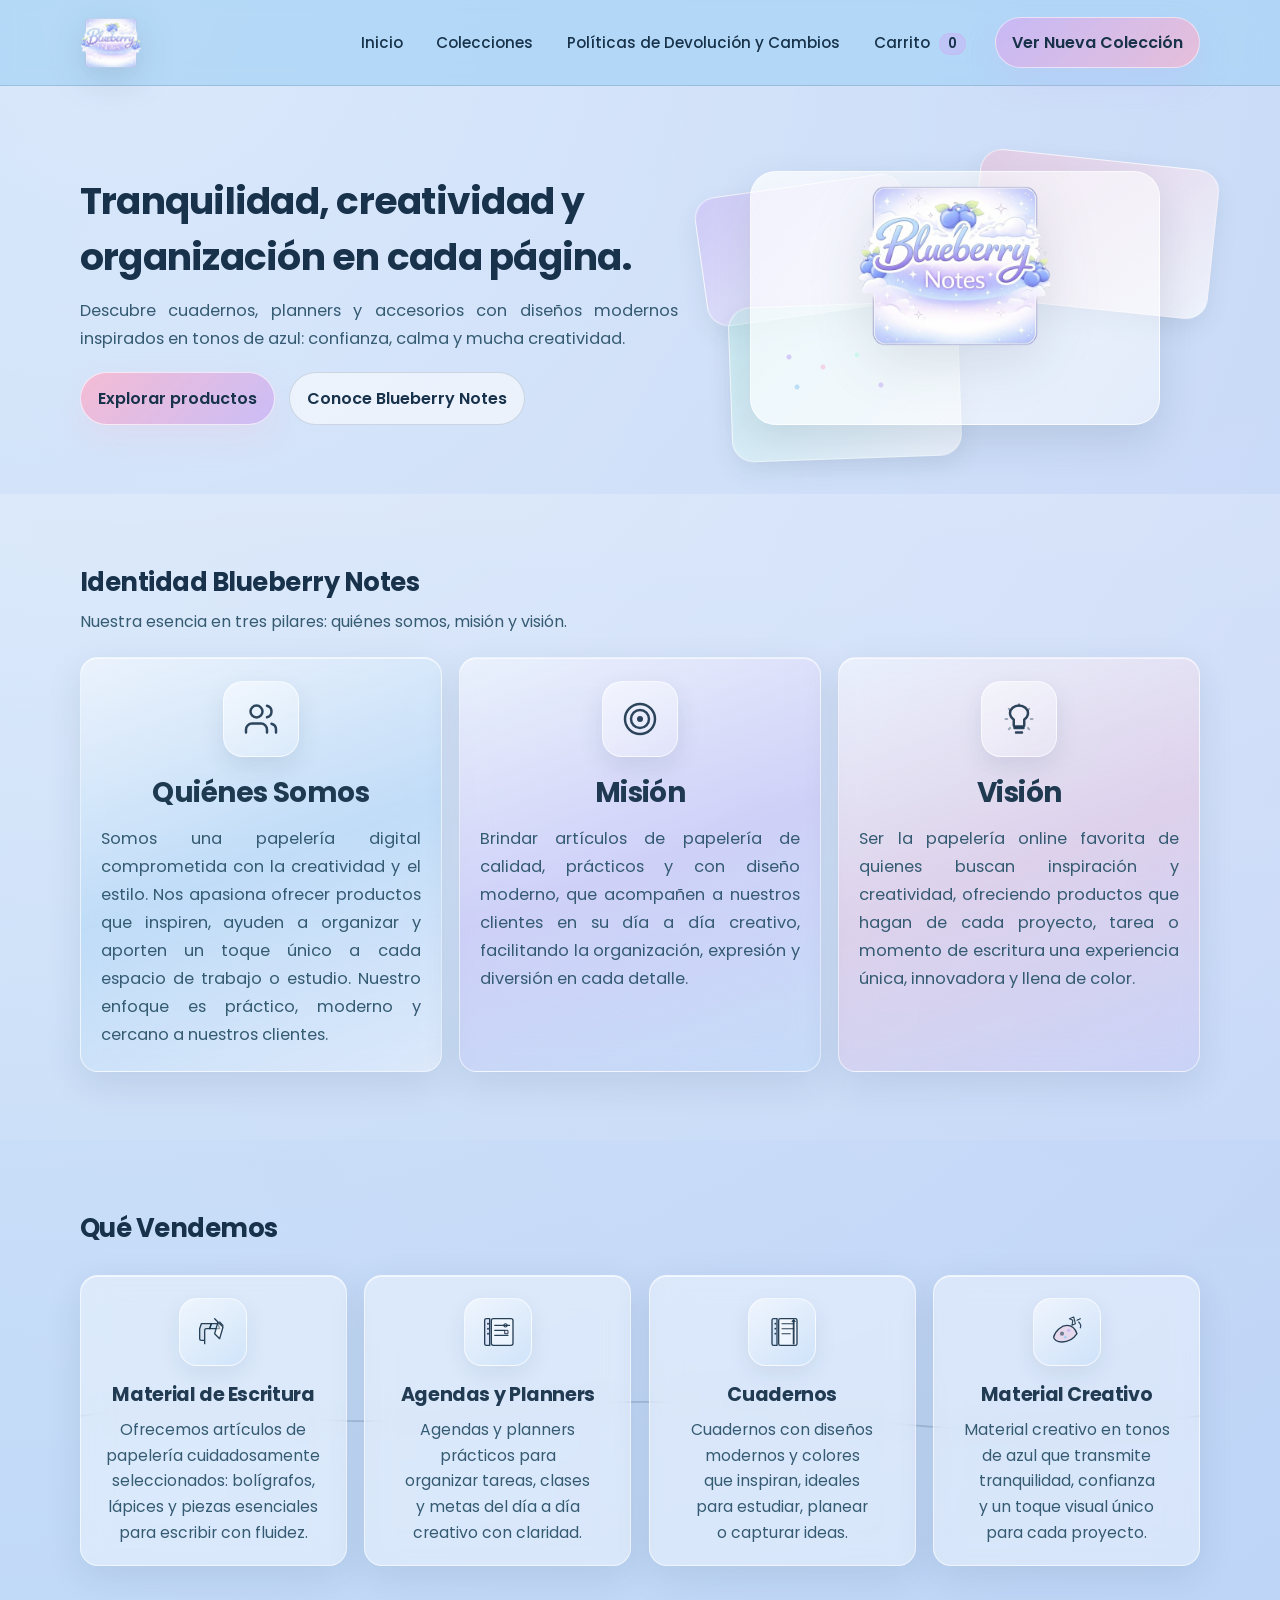
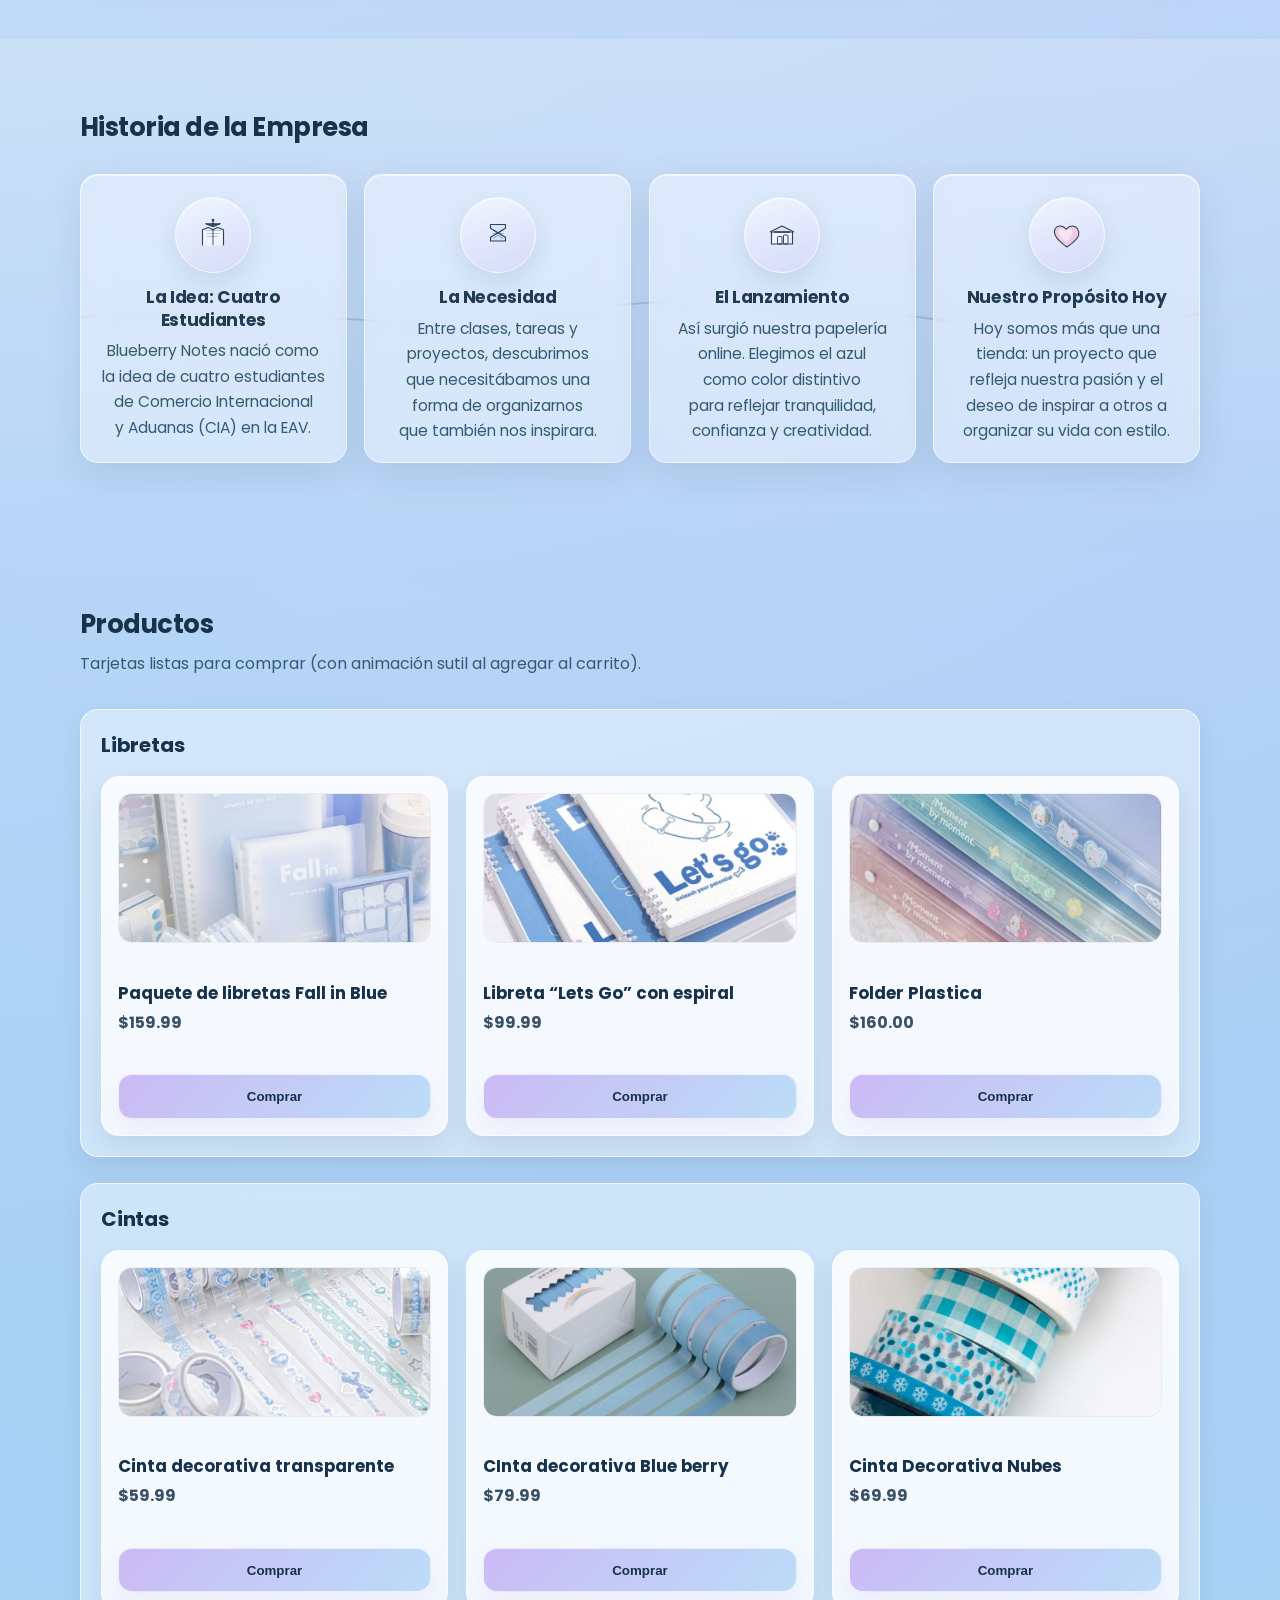
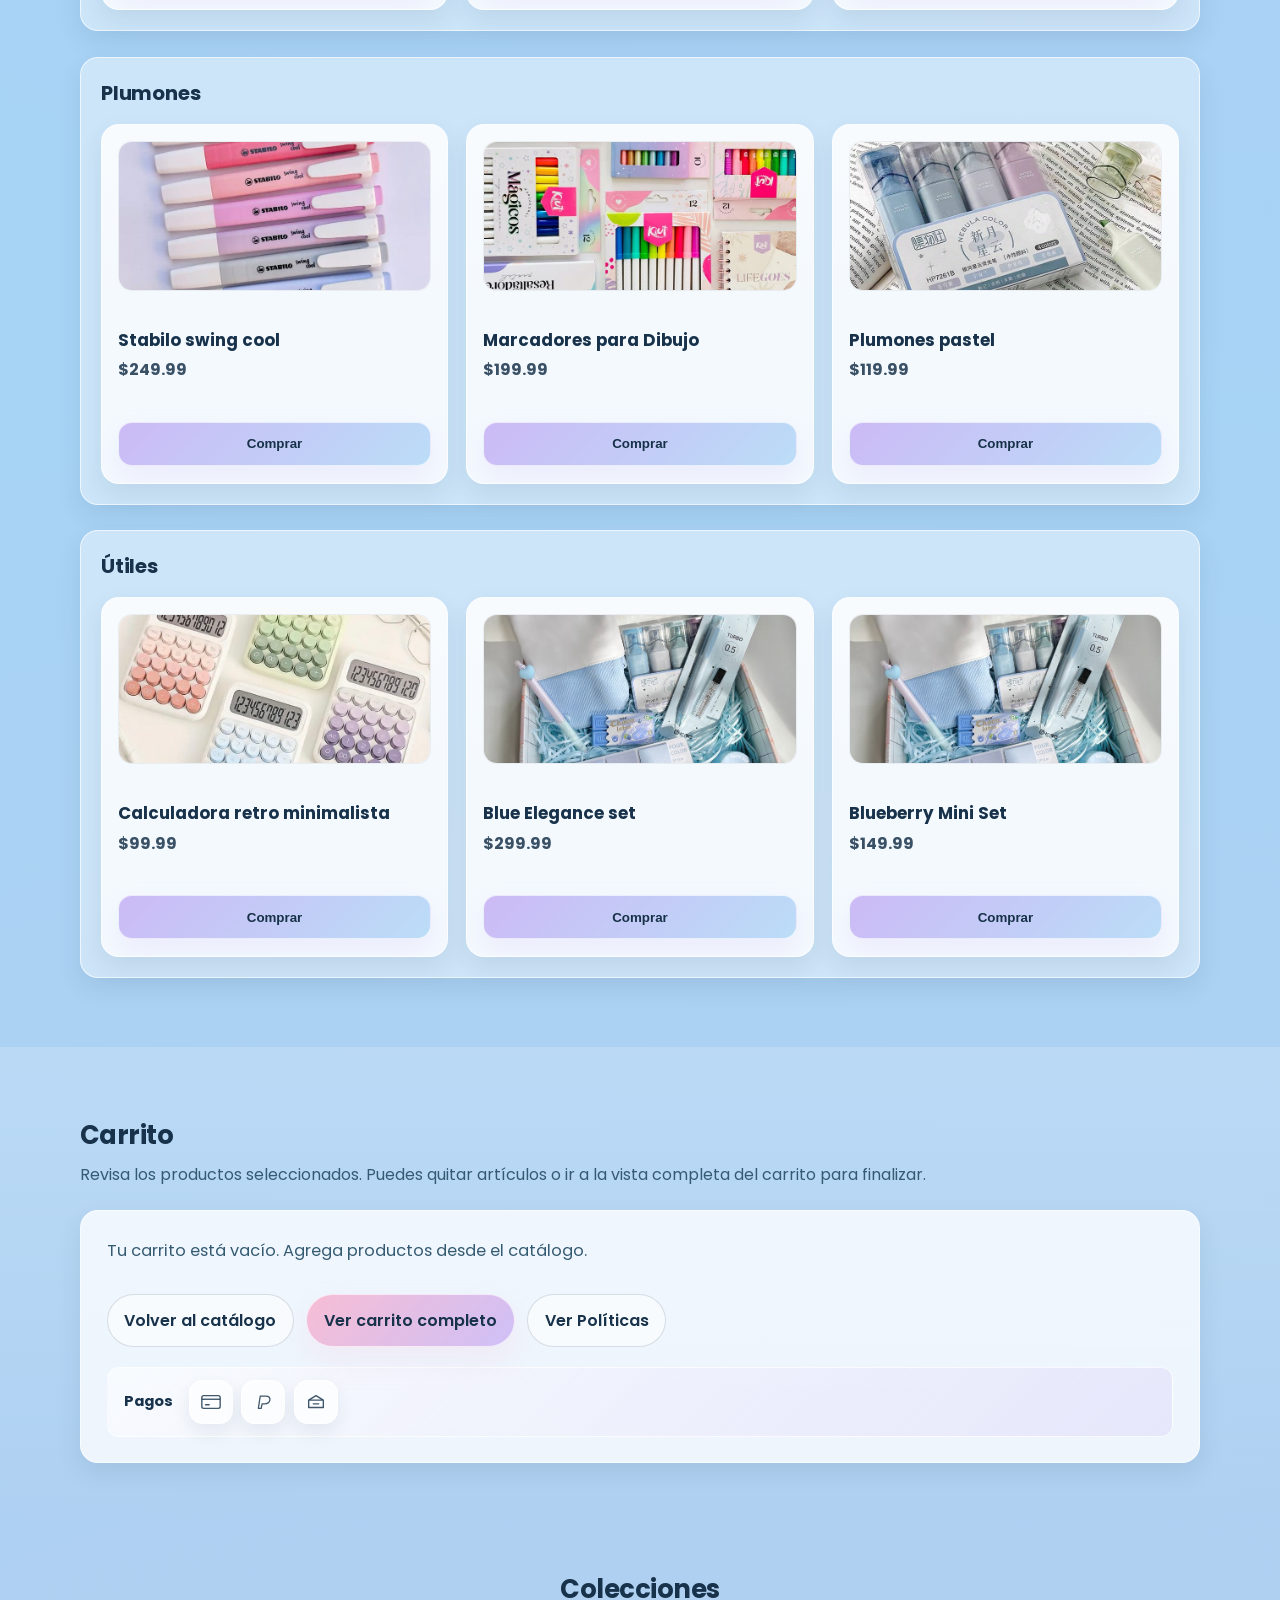
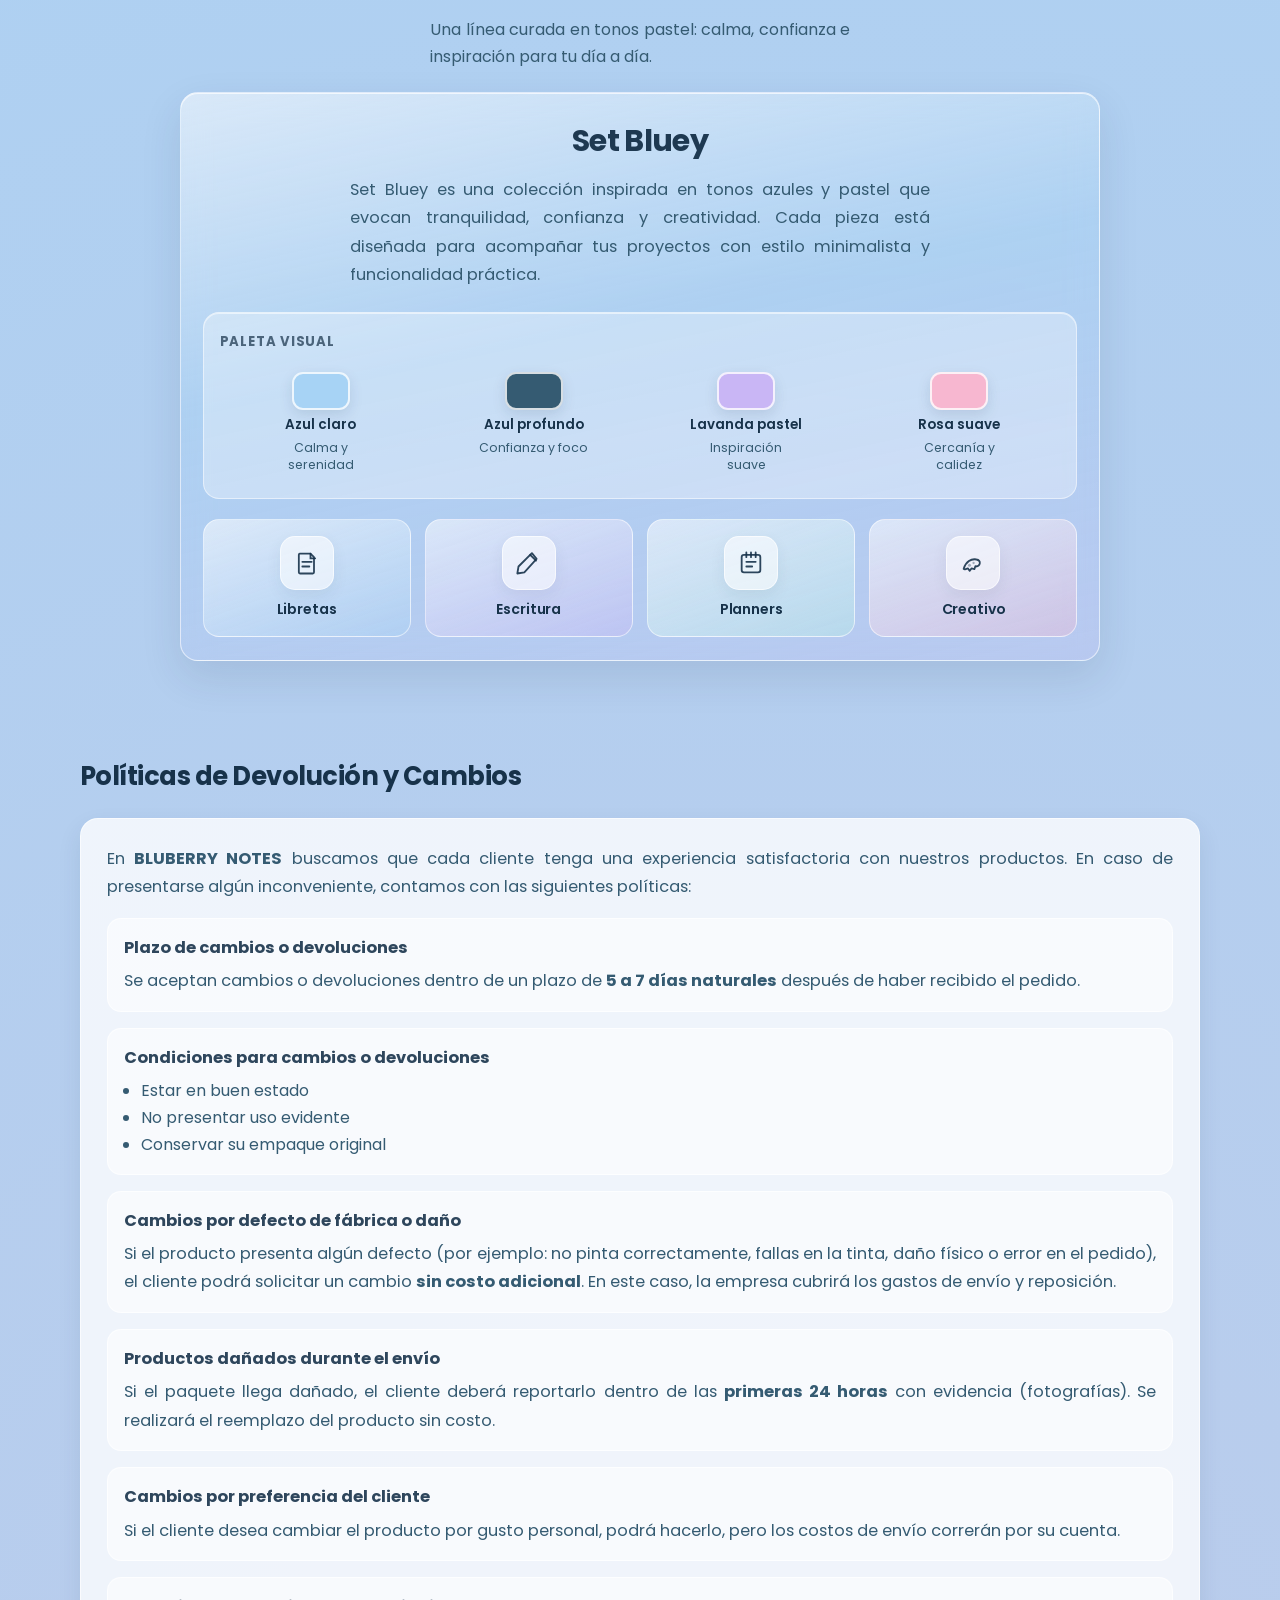
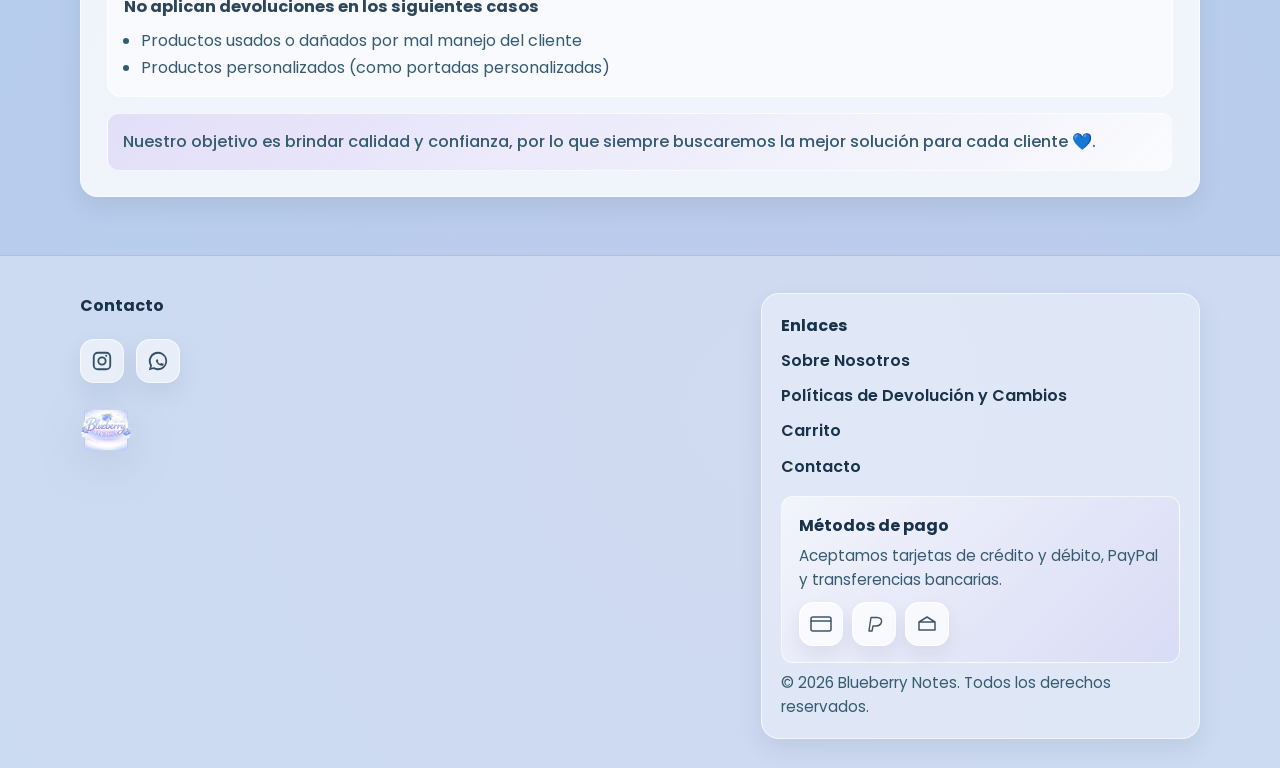
==== commit ab5c5169: "implementacion de correcciones" ====
--- a/index.html
+++ b/index.html
@@ -665,28 +665,106 @@
         </div>
       </section>
 
-      <section id="colecciones" class="section section-compact">
+      <section id="colecciones" class="section section-compact section-collections">
         <div class="container">
           <div class="section-heading reveal">
             <h2>Colecciones</h2>
-          </div>
-          <div class="panel panel-wide reveal">
             <p class="muted">
-              Conjuntos pensados para organizarte y disfrutar el proceso. Cada colección nace del
-              azul #A7D3F5, con lavanda, rosa suave y blanco para transmitir calma, confianza y
-              creatividad.
+              Una línea curada en tonos pastel: calma, confianza e inspiración para tu día a día.
             </p>
-            <div class="grid-2 cards-row" aria-label="Ejemplos de colecciones">
-              <article class="mini-card">
-                <h3>Set “Cielo Estrellado”</h3>
-                <p class="muted">Brillo suave para ideas creativas y notas motivadoras.</p>
-              </article>
-              <article class="mini-card">
-                <h3>Set “Arándanos Dulces”</h3>
-                <p class="muted">Libretas y cintas decorativas para organizar con encanto.</p>
-              </article>
-            </div>
-          </div>
+          </div>
+
+          <article class="collection-bluey collection-bluey--glass reveal" aria-labelledby="collection-bluey-title">
+            <header class="collection-bluey__header">
+              <h3 id="collection-bluey-title" class="collection-bluey__title">Set Bluey</h3>
+              <p class="collection-bluey__lead">
+                Set Bluey es una colección inspirada en tonos azules y pastel que evocan
+                tranquilidad, confianza y creatividad. Cada pieza está diseñada para acompañar tus
+                proyectos con estilo minimalista y funcionalidad práctica.
+              </p>
+            </header>
+
+            <div class="collection-bluey__palette" aria-label="Colometría de la colección">
+              <p class="collection-bluey__palette-label">Paleta visual</p>
+              <div class="collection-swatch-row">
+                <div class="collection-swatch" style="--swatch: #a7d3f5">
+                  <span class="collection-swatch__chip"></span>
+                  <span class="collection-swatch__name">Azul claro</span>
+                  <span class="collection-swatch__feel">Calma y serenidad</span>
+                </div>
+                <div class="collection-swatch" style="--swatch: #355b72">
+                  <span class="collection-swatch__chip"></span>
+                  <span class="collection-swatch__name">Azul profundo</span>
+                  <span class="collection-swatch__feel">Confianza y foco</span>
+                </div>
+                <div class="collection-swatch" style="--swatch: #c9b6f5">
+                  <span class="collection-swatch__chip"></span>
+                  <span class="collection-swatch__name">Lavanda pastel</span>
+                  <span class="collection-swatch__feel">Inspiración suave</span>
+                </div>
+                <div class="collection-swatch" style="--swatch: #f7b7d0">
+                  <span class="collection-swatch__chip"></span>
+                  <span class="collection-swatch__name">Rosa suave</span>
+                  <span class="collection-swatch__feel">Cercanía y calidez</span>
+                </div>
+              </div>
+            </div>
+
+            <div class="collection-bluey__icons" aria-label="Productos representados en la colección">
+              <div class="collection-icon-tile collection-icon-tile--sky">
+                <div class="collection-icon-tile__ico" aria-hidden="true">
+                  <svg viewBox="0 0 24 24" width="28" height="28" fill="none" stroke="currentColor">
+                    <path
+                      stroke-width="1.55"
+                      stroke-linecap="round"
+                      stroke-linejoin="round"
+                      d="M6 4h9l3 3v13a1 1 0 0 1-1 1H6a1 1 0 0 1-1-1V5a1 1 0 0 1 1-1Z"
+                    />
+                    <path stroke-width="1.55" stroke-linecap="round" d="M15 4v4h4M8 11h8M8 15h6" />
+                  </svg>
+                </div>
+                <span class="collection-icon-tile__label">Libretas</span>
+              </div>
+              <div class="collection-icon-tile collection-icon-tile--lavender">
+                <div class="collection-icon-tile__ico" aria-hidden="true">
+                  <svg viewBox="0 0 24 24" width="28" height="28" fill="none" stroke="currentColor">
+                    <path
+                      stroke-width="1.55"
+                      stroke-linecap="round"
+                      stroke-linejoin="round"
+                      d="M14.5 3.5 3 15l-1 6 6-1L18.5 8.5l-4-5Z"
+                    />
+                    <path stroke-width="1.55" stroke-linecap="round" d="m13 5 5 5" />
+                  </svg>
+                </div>
+                <span class="collection-icon-tile__label">Escritura</span>
+              </div>
+              <div class="collection-icon-tile collection-icon-tile--mint">
+                <div class="collection-icon-tile__ico" aria-hidden="true">
+                  <svg viewBox="0 0 24 24" width="28" height="28" fill="none" stroke="currentColor">
+                    <rect x="4" y="5" width="16" height="15" rx="2" stroke-width="1.55" />
+                    <path stroke-width="1.55" stroke-linecap="round" d="M8 3v4M12 3v4M16 3v4M8 11h8M8 15h5" />
+                  </svg>
+                </div>
+                <span class="collection-icon-tile__label">Planners</span>
+              </div>
+              <div class="collection-icon-tile collection-icon-tile--rose">
+                <div class="collection-icon-tile__ico" aria-hidden="true">
+                  <svg viewBox="0 0 24 24" width="28" height="28" fill="none" stroke="currentColor">
+                    <path
+                      stroke-width="1.55"
+                      stroke-linejoin="round"
+                      d="M4 17c1.8-6 6.5-9 11-8 2 .3 3.2 1.8 2.8 3.5-.4 1.6-2 2.6-3.8 2.3l-.8 2.5-2.5-.6-1.6 2-1.4-2-2.6.8z"
+                    />
+                    <circle cx="9" cy="14" r="1.3" fill="currentColor" stroke="none" opacity="0.4" />
+                    <circle cx="12.5" cy="12" r="1" fill="currentColor" stroke="none" opacity="0.4" />
+                    <circle cx="15" cy="15" r="0.9" fill="currentColor" stroke="none" opacity="0.35" />
+                  </svg>
+                </div>
+                <span class="collection-icon-tile__label">Creativo</span>
+              </div>
+            </div>
+          </article>
         </div>
       </section>
 
@@ -915,24 +993,24 @@
           products: [
             {
               id: "libreta-aurora",
-              name: "Libreta Aurora Pastel",
-              price: 8.0,
+              name: "Paquete de libretas Fall in Blue",
+              price: 159.99,
               image: "img/libreta1.jpeg",
               accent: "#C9B6F5",
               accent2: "#A7D3F5",
             },
             {
               id: "libreta-cielo-nubes",
-              name: "Libreta Cielo y Nubes",
-              price: 9.0,
+              name: "Libreta “Lets Go” con espiral",
+              price: 99.99,
               image: "img/libreta2.jpeg",
               accent: "#A7D3F5",
               accent2: "#B7F7E3",
             },
             {
               id: "libreta-arandanos-dulces",
-              name: "Libreta Arándanos Dulces",
-              price: 7.0,
+              name: "Folder Plastica",
+              price: 160.00,
               image: "img/libreta3.jpeg",
               accent: "#F7B7D0",
               accent2: "#C9B6F5",
@@ -945,16 +1023,16 @@
           products: [
             {
               id: "cinta-washi-estrellitas",
-              name: "Cinta Washi Estrellitas",
-              price: 3.0,
+              name: "Cinta decorativa transparente",
+              price: 59.99,
               image: "img/cinta1.jpeg",
               accent: "#A7D3F5",
               accent2: "#C9B6F5",
             },
             {
               id: "cinta-washi-arcoiris-azul",
-              name: "Cinta Washi Arcoíris Azul",
-              price: 3.0,
+              name: "CInta decorativa Blue berry",
+              price: 79.99,
               image: "img/cinta2.jpeg",
               accent: "#B7F7E3",
               accent2: "#A7D3F5",
@@ -962,7 +1040,7 @@
             {
               id: "cinta-decorativa-nubes",
               name: "Cinta Decorativa Nubes",
-              price: 4.0,
+              price: 69.99,
               image: "img/cinta3.jpg",
               accent: "#F7B7D0",
               accent2: "#A7D3F5",
@@ -975,8 +1053,8 @@
           products: [
             {
               id: "plumones-suaves",
-              name: "Plumones Suaves (Set 6)",
-              price: 5.0,
+              name: "Stabilo swing cool",
+              price: 249.99,
               image: "img/plumones1.jpeg",
               accent: "#C9B6F5",
               accent2: "#F7B7D0",
@@ -984,15 +1062,15 @@
             {
               id: "marcadores-dibujo",
               name: "Marcadores para Dibujo",
-              price: 6.0,
+              price: 199.99,
               image: "img/plumones2.jpeg",
               accent: "#A7D3F5",
               accent2: "#B7F7E3",
             },
             {
               id: "resaltador-pastel",
-              name: "Plumón Resaltador Pastel",
-              price: 4.0,
+              name: "Plumones pastel",
+              price: 119.99,
               image: "img/plumones3.jpeg",
               accent: "#F7B7D0",
               accent2: "#C9B6F5",
@@ -1005,24 +1083,24 @@
           products: [
             {
               id: "clips-etiquetas",
-              name: "Set de Clips y Etiquetas",
-              price: 5.0,
+              name: "Calculadora retro minimalista",
+              price: 99.99,
               image: "img/utiles1.jpeg",
               accent: "#B7F7E3",
               accent2: "#A7D3F5",
             },
             {
               id: "portaminas-borrador",
-              name: "Portaminas & Borrador",
-              price: 4.0,
+              name: "Blue Elegance set",
+              price: 299.99,
               image: "img/utiles2.jpeg",
               accent: "#C9B6F5",
               accent2: "#A7D3F5",
             },
             {
               id: "regla-calculadora-mini",
-              name: "Regla + Calculadora Mini",
-              price: 6.0,
+              name: "Blueberry Mini Set",
+              price: 149.99,
               image: "img/utiles3.jpeg",
               accent: "#A7D3F5",
               accent2: "#F7B7D0",
--- a/styles.css
+++ b/styles.css
@@ -880,6 +880,221 @@
 .mini-card p {
   margin: 0;
   line-height: 1.7;
+}
+
+/* Colecciones — Set Bluey (glass + paleta + iconos) */
+.section-collections .section-heading {
+  text-align: center;
+}
+
+.section-collections .section-heading p {
+  max-width: 42ch;
+  margin-left: auto;
+  margin-right: auto;
+}
+
+.collection-bluey {
+  max-width: 920px;
+  margin: 0 auto;
+}
+
+.collection-bluey--glass {
+  backdrop-filter: blur(14px);
+  -webkit-backdrop-filter: blur(14px);
+  background: linear-gradient(
+    168deg,
+    rgba(255, 255, 255, 0.52) 0%,
+    rgba(167, 211, 245, 0.36) 42%,
+    rgba(201, 182, 245, 0.22) 100%
+  );
+  border: 1px solid rgba(255, 255, 255, 0.58);
+  border-radius: var(--radius);
+  box-shadow: 0 16px 42px rgba(24, 50, 74, 0.11), inset 0 1px 0 rgba(255, 255, 255, 0.68);
+  padding: 1.55rem 1.35rem 1.45rem;
+  transition: box-shadow 240ms ease, transform 240ms ease;
+}
+
+.collection-bluey--glass:hover {
+  box-shadow: 0 22px 50px rgba(24, 50, 74, 0.14), inset 0 1px 0 rgba(255, 255, 255, 0.75);
+}
+
+.collection-bluey__header {
+  text-align: center;
+}
+
+.collection-bluey__title {
+  margin: 0 0 0.75rem;
+  font-size: clamp(1.45rem, 3vw, 1.9rem);
+  font-weight: 700;
+  letter-spacing: -0.02em;
+  color: rgba(23, 50, 74, 0.96);
+}
+
+.collection-bluey__lead {
+  margin: 0 auto;
+  max-width: 58ch;
+  color: var(--muted);
+  line-height: 1.75;
+  font-size: 1.02rem;
+  text-align: center;
+  text-wrap: pretty;
+}
+
+#colecciones .collection-bluey__lead {
+  hyphens: manual;
+  -webkit-hyphens: manual;
+}
+
+.collection-bluey__palette {
+  margin-top: 1.4rem;
+  padding: 1.15rem 1rem 1.05rem;
+  border-radius: 16px;
+  background: rgba(255, 255, 255, 0.32);
+  border: 1px solid rgba(255, 255, 255, 0.5);
+  box-shadow: inset 0 1px 0 rgba(255, 255, 255, 0.55);
+}
+
+.collection-bluey__palette-label {
+  margin: 0 0 0.85rem;
+  font-size: 0.82rem;
+  font-weight: 700;
+  letter-spacing: 0.06em;
+  text-transform: uppercase;
+  color: rgba(23, 50, 74, 0.72);
+  text-align: center;
+}
+
+.collection-swatch-row {
+  display: grid;
+  grid-template-columns: repeat(4, minmax(0, 1fr));
+  gap: 0.85rem 0.65rem;
+}
+
+.collection-swatch {
+  display: flex;
+  flex-direction: column;
+  align-items: center;
+  text-align: center;
+  gap: 0.4rem;
+  padding: 0.45rem 0.2rem;
+}
+
+.collection-swatch__chip {
+  width: 100%;
+  max-width: 58px;
+  height: 38px;
+  border-radius: 11px;
+  background: var(--swatch);
+  border: 2px solid rgba(255, 255, 255, 0.8);
+  box-shadow: 0 5px 14px rgba(24, 50, 74, 0.12);
+}
+
+.collection-swatch__name {
+  font-size: 0.84rem;
+  font-weight: 600;
+  color: var(--ink);
+  line-height: 1.25;
+}
+
+.collection-swatch__feel {
+  font-size: 0.78rem;
+  line-height: 1.35;
+  color: var(--muted);
+  max-width: 14ch;
+}
+
+.collection-bluey__icons {
+  margin-top: 1.3rem;
+  display: grid;
+  grid-template-columns: repeat(4, minmax(0, 1fr));
+  gap: 0.9rem;
+}
+
+.collection-icon-tile {
+  display: flex;
+  flex-direction: column;
+  align-items: center;
+  justify-content: flex-start;
+  gap: 0.55rem;
+  padding: 1rem 0.65rem;
+  border-radius: 16px;
+  border: 1px solid rgba(255, 255, 255, 0.55);
+  transition: transform 200ms ease, box-shadow 200ms ease, border-color 200ms ease;
+}
+
+.collection-icon-tile--sky {
+  background: linear-gradient(160deg, rgba(255, 255, 255, 0.55), rgba(167, 211, 245, 0.38));
+}
+
+.collection-icon-tile--lavender {
+  background: linear-gradient(160deg, rgba(255, 255, 255, 0.52), rgba(201, 182, 245, 0.36));
+}
+
+.collection-icon-tile--mint {
+  background: linear-gradient(160deg, rgba(255, 255, 255, 0.52), rgba(183, 247, 227, 0.32));
+}
+
+.collection-icon-tile--rose {
+  background: linear-gradient(160deg, rgba(255, 255, 255, 0.52), rgba(247, 183, 208, 0.34));
+}
+
+.collection-icon-tile:hover {
+  transform: translateY(-4px);
+  border-color: rgba(255, 255, 255, 0.75);
+  box-shadow: 0 12px 28px rgba(24, 50, 74, 0.1);
+}
+
+.collection-icon-tile__ico {
+  width: 54px;
+  height: 54px;
+  display: flex;
+  align-items: center;
+  justify-content: center;
+  border-radius: 15px;
+  background: rgba(255, 255, 255, 0.58);
+  border: 1px solid rgba(255, 255, 255, 0.65);
+  color: rgba(23, 50, 74, 0.9);
+  box-shadow: 0 6px 16px rgba(24, 50, 74, 0.07);
+  transition: transform 220ms ease;
+}
+
+.collection-icon-tile:hover .collection-icon-tile__ico {
+  transform: scale(1.05);
+}
+
+.collection-icon-tile__label {
+  font-size: 0.88rem;
+  font-weight: 600;
+  color: var(--ink);
+  letter-spacing: -0.01em;
+}
+
+@media (max-width: 900px) {
+  .collection-swatch-row {
+    grid-template-columns: repeat(2, minmax(0, 1fr));
+  }
+
+  .collection-bluey__icons {
+    grid-template-columns: repeat(2, minmax(0, 1fr));
+  }
+
+  .collection-bluey--glass {
+    padding: 1.35rem 1.1rem 1.25rem;
+  }
+}
+
+@media (max-width: 520px) {
+  .collection-swatch-row {
+    grid-template-columns: 1fr;
+  }
+
+  .collection-bluey__icons {
+    grid-template-columns: 1fr;
+  }
+
+  .collection-swatch__feel {
+    max-width: none;
+  }
 }
 
 .muted {
@@ -1747,7 +1962,7 @@
     display: flex;
     align-items: center;
     gap: 0.7rem;
-    font-weight: 650;
+    font-weight: 600;
     letter-spacing: -0.01em;
     color: rgba(23, 50, 74, 0.9);
     outline: none;
